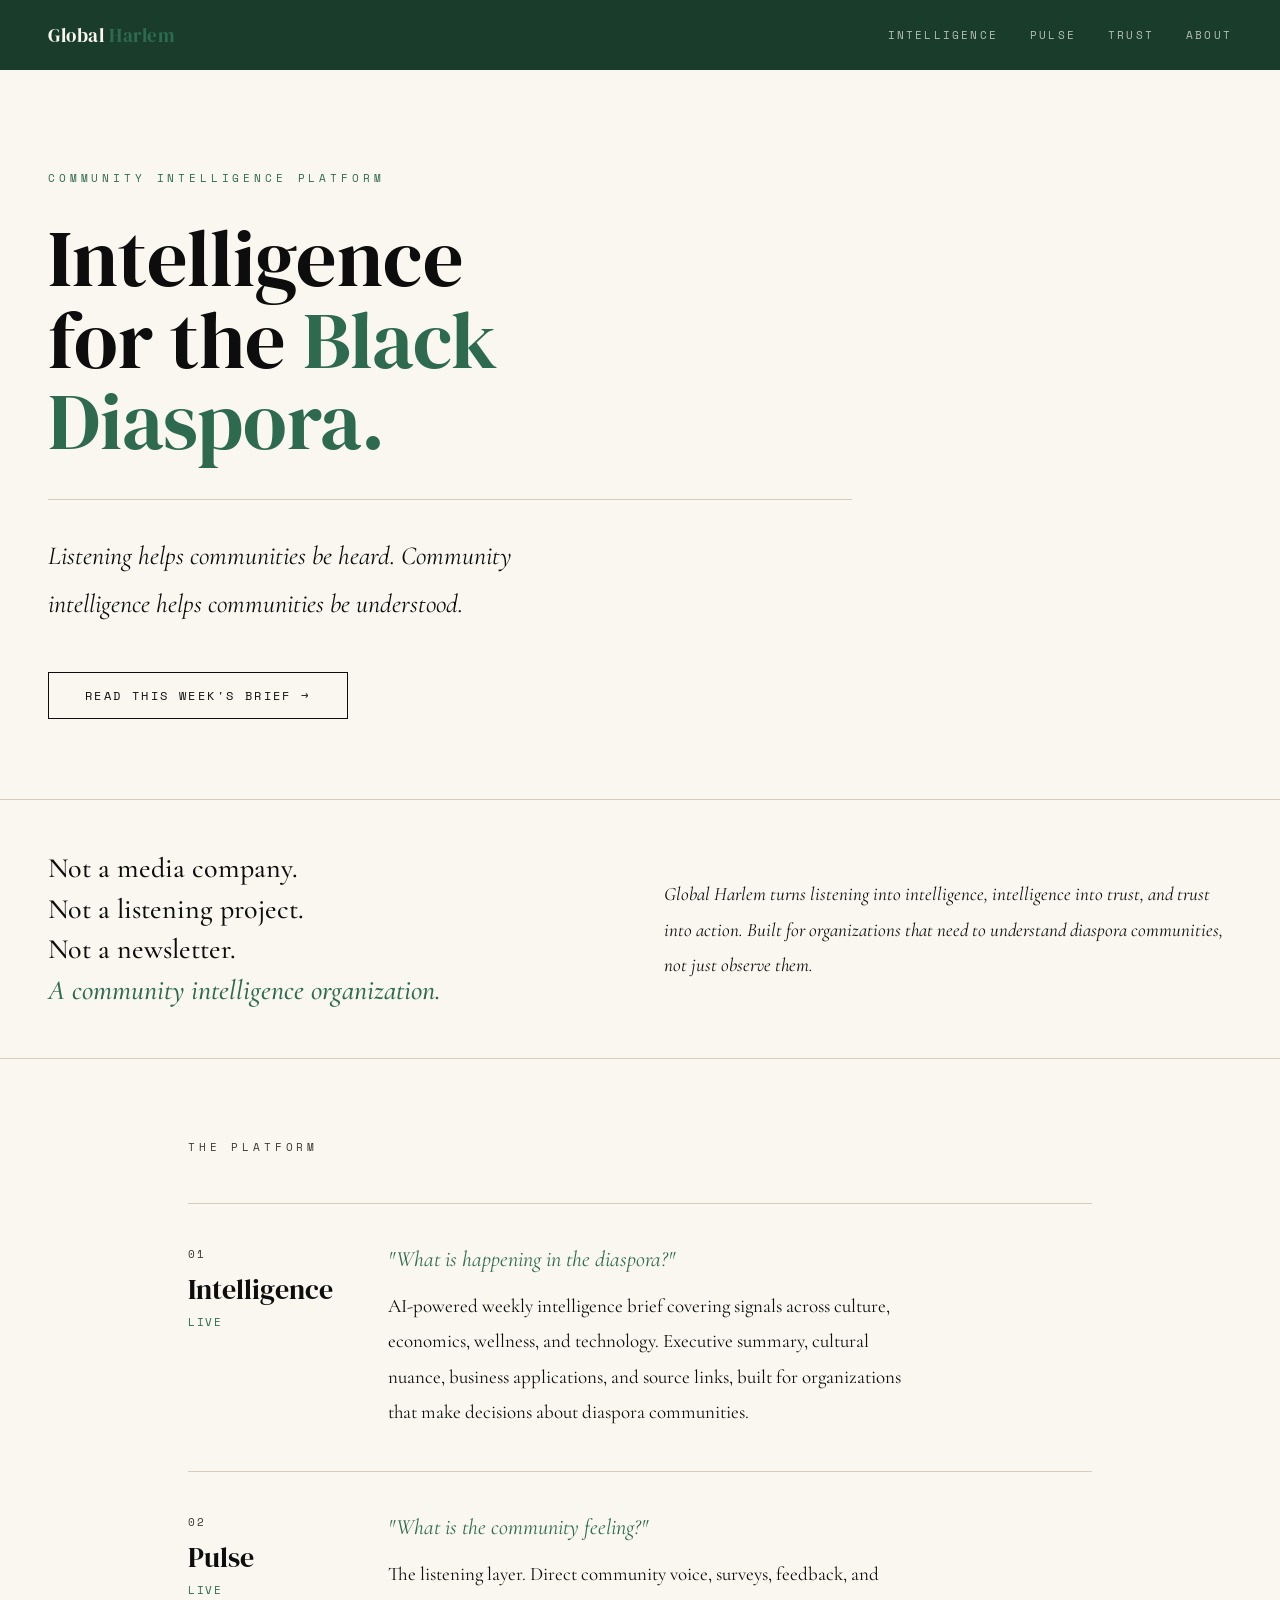
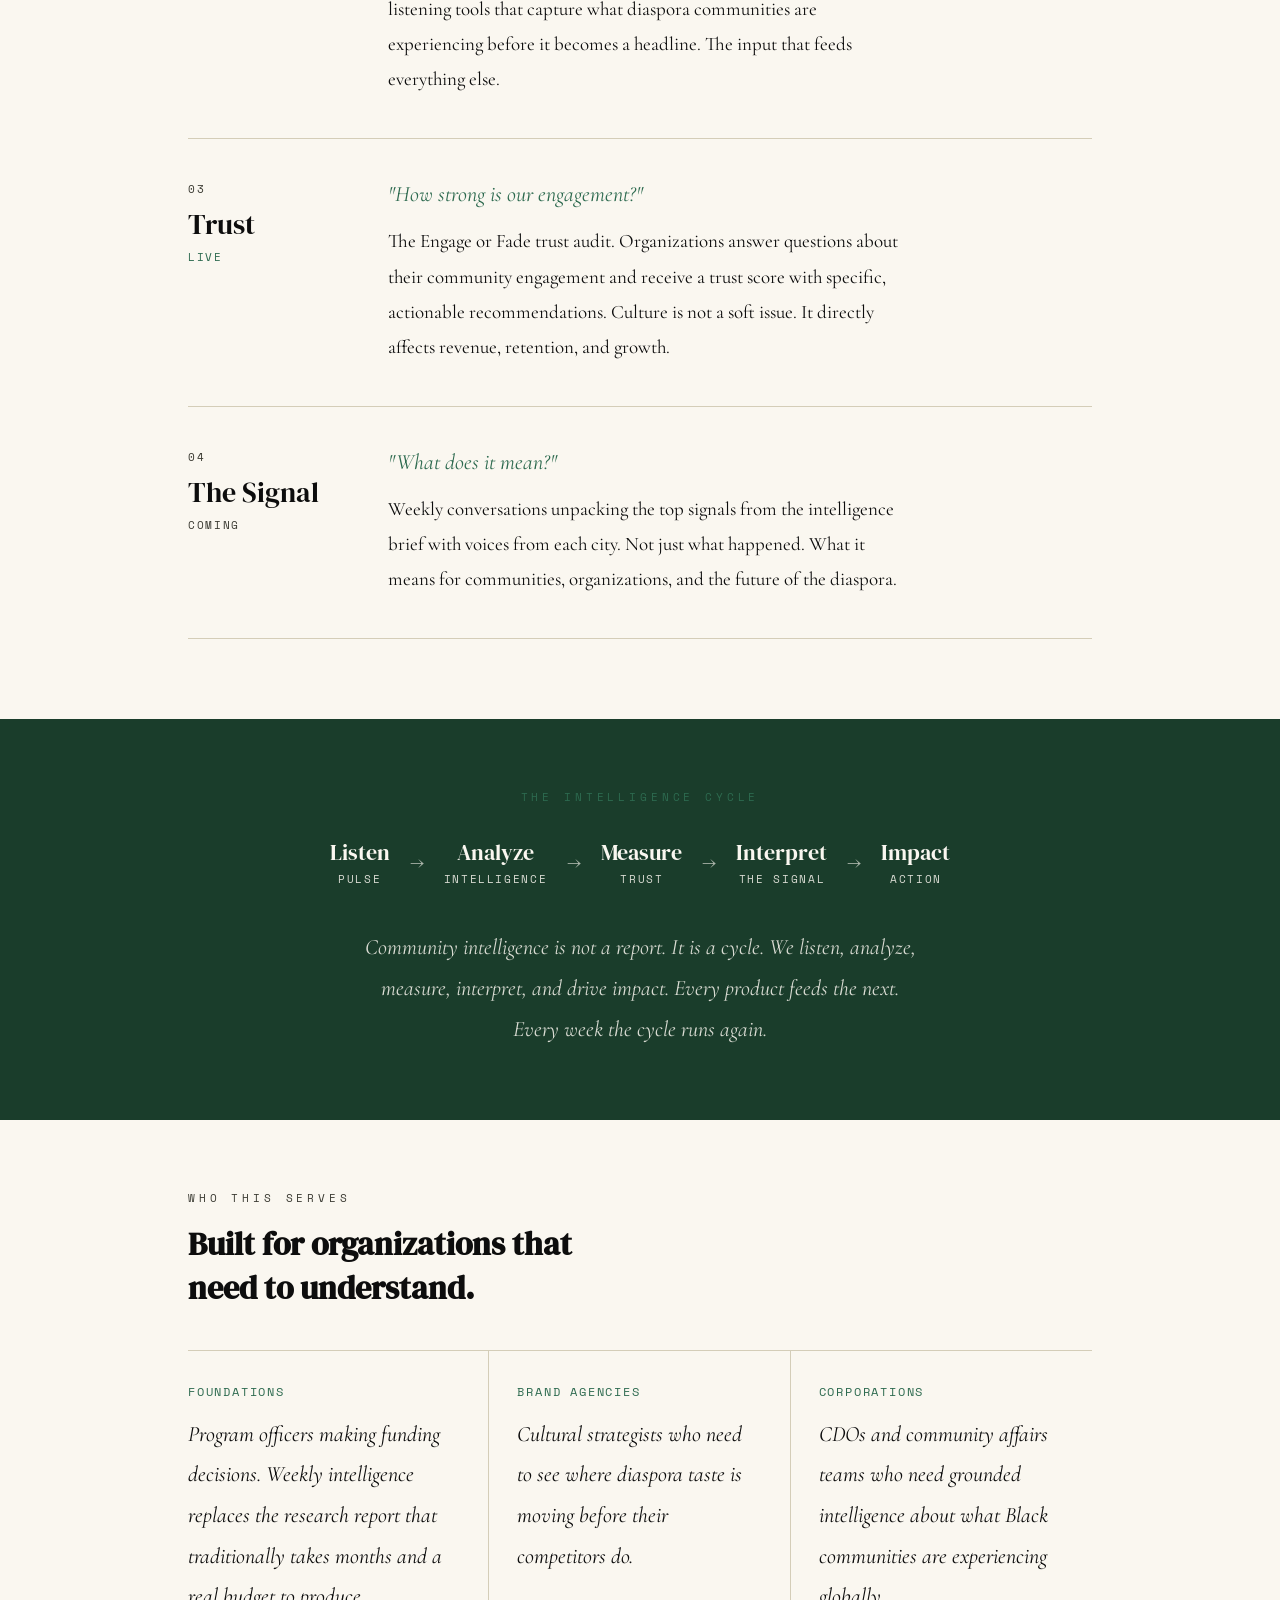
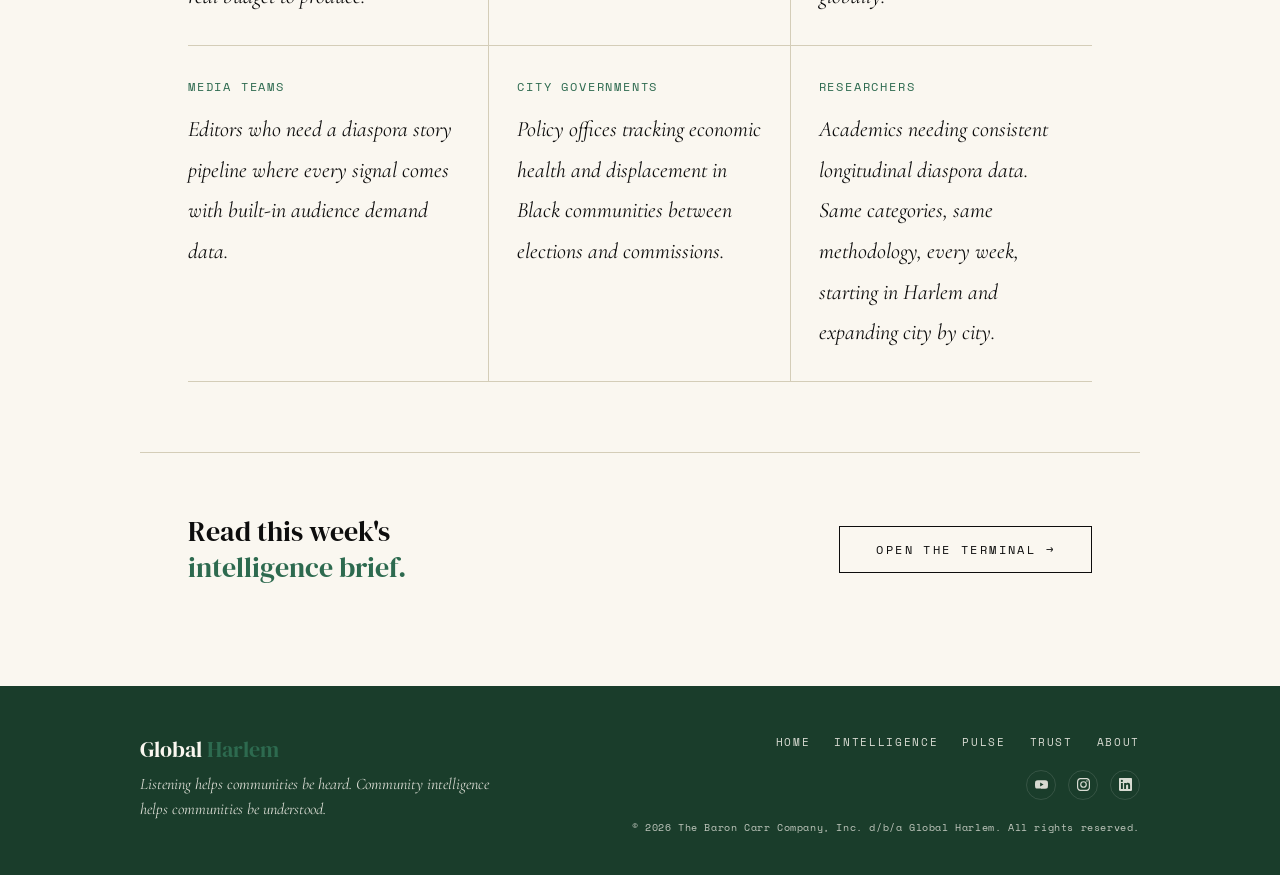
==== index.html @ f67ffcb8 "Add files via upload" ====
<!DOCTYPE html>
<html lang="en">
<head>
  <meta charset="UTF-8">
  <meta name="viewport" content="width=device-width, initial-scale=1.0">
  <title>Global Harlem | Community Intelligence for the Black Diaspora</title>
  <meta name="description" content="Listening helps communities be heard. Community intelligence helps communities be understood. Global Harlem is the intelligence platform for the Black diaspora.">
  <meta property="og:title" content="Global Harlem: Community Intelligence">
  <meta property="og:description" content="Listening helps communities be heard. Community intelligence helps communities be understood.">
  <meta property="og:image" content="https://www.globalharlem.com/og-image.png">
  <link rel="preconnect" href="https://fonts.googleapis.com">
  <link rel="preconnect" href="https://fonts.gstatic.com" crossorigin>
  <link href="https://fonts.googleapis.com/css2?family=DM+Serif+Display&family=Cormorant+Garamond:ital,wght@0,400;0,500;0,600;1,400;1,500&family=Space+Mono:wght@400;700&display=swap" rel="stylesheet">
  <style>
    :root {
      --ink: #0d0d0d;
      --paper: #FAF7F0;
      --cream: #f0ebe0;
      --forest: #2D6A4F;
      --forest-deep: #1A3D2B;
      --navy: #0D1B2A;
      --gold: #c9a84c;
      --slate: #1a1a18;
      --muted: #3a3a32;
      --rule: #d4cdb8;
    }

    * { margin:0; padding:0; box-sizing:border-box; }

    body {
      background: var(--paper);
      color: var(--ink);
      -webkit-font-smoothing: antialiased;
      overflow-x: hidden;
    }

    @keyframes fadeIn { from{opacity:0} to{opacity:1} }
    @keyframes fadeUp { from{opacity:0;transform:translateY(24px)} to{opacity:1;transform:translateY(0)} }
    @keyframes drawLine { from{width:0} to{width:100%} }
    @keyframes drawVert { from{height:0} to{height:100%} }

    /* ── NAV ── */
    .nav {
      display:flex; align-items:center; justify-content:space-between;
      padding:22px 48px;
      background:var(--forest-deep);
      opacity:0; animation:fadeIn .5s ease .1s forwards;
    }

    .nav-brand {
      font-family:'DM Serif Display',serif;
      font-size:19px; color:var(--paper);
      text-decoration:none; letter-spacing:.03em;
    }

    .nav-brand span { color:var(--forest); font-weight:400; }

    .nav-links { display:flex; gap:32px; align-items:center; }

    .nav-link {
      font-family:'Space Mono',monospace; font-size:11px;
      letter-spacing:.2em; text-transform:uppercase;
      color:rgba(250,247,240,.7); text-decoration:none;
      transition:color .3s;
    }

    .nav-link:hover { color:rgba(250,247,240,.85); }

    /* ── HERO ── */
    .hero {
      padding:100px 48px 80px;
      max-width:900px;
      opacity:0; animation:fadeUp .8s ease .2s forwards;
    }

    .hero-eyebrow {
      font-family:'Space Mono',monospace; font-size:11px;
      letter-spacing:.35em; text-transform:uppercase;
      color:var(--forest); margin-bottom:32px;
    }

    .hero h1 {
      font-family:'DM Serif Display',serif;
      font-size:clamp(48px,7vw,80px);
      line-height:1.02; color:#0d0d0d;
      margin-bottom:0; font-weight:400;
    }

    .hero h1 em {
      font-style:normal;
      color:var(--forest);
    }

    .hero-rule {
      border:none; border-top:1px solid var(--rule);
      width:0; margin:36px 0 32px;
      animation:drawLine .6s ease .8s forwards;
    }

    .hero-statement {
      font-family:'Cormorant Garamond',serif;
      font-style:italic; font-size:clamp(20px,2.5vw,26px);
      color:#0d0d0d; line-height:1.85;
      max-width:560px; margin-bottom:44px;
      opacity:0; animation:fadeIn .6s ease 1s forwards;
    }

    .hero-cta {
      display:inline-block;
      padding:14px 36px;
      border:1px solid var(--ink);
      font-family:'Space Mono',monospace; font-size:12px;
      letter-spacing:.2em; text-transform:uppercase;
      color:#0d0d0d; text-decoration:none;
      transition:all .25s;
      opacity:0; animation:fadeIn .5s ease 1.2s forwards;
    }

    .hero-cta:hover {
      background:var(--ink); color:var(--paper);
    }

    /* ── POSITIONING ── */
    .positioning {
      border-top:1px solid var(--rule);
      border-bottom:1px solid var(--rule);
      padding:48px 48px;
      display:grid; grid-template-columns:1fr 1fr;
      gap:48px; align-items:center;
    }

    .pos-left {
      font-family:'Cormorant Garamond',serif;
      font-size:28px; font-weight:500;
      color:#0d0d0d; line-height:1.45;
    }

    .pos-left em {
      font-style:italic; color:var(--forest);
    }

    .pos-right {
      font-family:'Cormorant Garamond',serif;
      font-size:19px; color:#0d0d0d;
      line-height:1.855; font-style:italic;
    }

    /* ── PRODUCTS ── */
    .products {
      padding:80px 48px;
      max-width:1000px;
      margin:0 auto;
    }

    .products-eyebrow {
      font-family:'Space Mono',monospace; font-size:11px;
      letter-spacing:.35em; text-transform:uppercase;
      color:var(--muted); margin-bottom:48px;
    }

    .product-row {
      display:grid; grid-template-columns:200px 1fr;
      gap:0; border-top:1px solid var(--rule);
      padding:42px 0;
      transition:background .3s;
    }

    .product-row:last-child { border-bottom:1px solid var(--rule); }

    .product-row:hover { background:rgba(45,106,79,.03); }

    .pr-left {}

    .pr-number {
      font-family:'Space Mono',monospace; font-size:11px;
      color:var(--muted); letter-spacing:.15em;
      margin-bottom:8px;
    }

    .pr-name {
      font-family:'DM Serif Display',serif;
      font-size:28px; color:#0d0d0d;
      margin-bottom:6px;
    }

    .pr-name a {
      color:inherit; text-decoration:none;
      transition:color .2s;
    }

    .pr-name a:hover { color:var(--forest); }

    .pr-status {
      font-family:'Space Mono',monospace; font-size:11px;
      letter-spacing:.15em; text-transform:uppercase;
    }

    .pr-status.live { color:var(--forest); }
    .pr-status.coming { color:var(--muted); }

    .pr-right {}

    .pr-question {
      font-family:'Cormorant Garamond',serif;
      font-style:italic; font-size:22px;
      color:var(--forest); margin-bottom:16px;
    }

    .pr-desc {
      font-family:'Cormorant Garamond',serif;
      font-size:19px; color:#0d0d0d;
      line-height:1.85; max-width:520px;
    }

    /* ── CYCLE ── */
    .cycle-section {
      background:var(--forest-deep);
      padding:70px 48px;
      text-align:center;
    }

    .cycle-eyebrow {
      font-family:'Space Mono',monospace; font-size:11px;
      letter-spacing:.35em; text-transform:uppercase;
      color:var(--forest); margin-bottom:32px;
    }

    .cycle-flow {
      display:flex; align-items:center; justify-content:center;
      gap:0; flex-wrap:wrap; margin-bottom:40px;
    }

    .cy-step {
      text-align:center;
    }

    .cy-word {
      font-family:'DM Serif Display',serif;
      font-size:22px; color:var(--paper);
    }

    .cy-label {
      font-family:'Space Mono',monospace; font-size:11px;
      letter-spacing:.15em; text-transform:uppercase;
      color:rgba(250,247,240,.85); margin-top:4px;
    }

    .cy-arrow {
      font-family:'Cormorant Garamond',serif;
      font-size:22px; color:rgba(250,247,240,.65);
      margin:0 20px;
    }

    .cycle-statement {
      font-family:'Cormorant Garamond',serif;
      font-style:italic; font-size:22px;
      color:rgba(250,247,240,.85); line-height:1.85;
      max-width:560px; margin:0 auto;
    }

    /* ── AUDIENCE ── */
    .audience {
      padding:70px 48px;
      max-width:1000px; margin:0 auto;
    }

    .audience-eyebrow {
      font-family:'Space Mono',monospace; font-size:11px;
      letter-spacing:.35em; text-transform:uppercase;
      color:var(--muted); margin-bottom:16px;
    }

    .audience-title {
      font-family:'DM Serif Display',serif;
      font-size:32px; color:#0d0d0d;
      margin-bottom:40px;
    }

    .aud-grid {
      display:grid; grid-template-columns:1fr 1fr 1fr;
      gap:0; border-top:1px solid var(--rule);
    }

    .aud-item {
      padding:32px 28px 28px 0;
      border-bottom:1px solid var(--rule);
      border-right:1px solid var(--rule);
    }

    .aud-item:nth-child(3n) { border-right:none; }
    .aud-item:nth-child(3n+2), .aud-item:nth-child(3n+3) { padding-left:28px; }

    .aud-name {
      font-family:'Space Mono',monospace; font-size:12px;
      letter-spacing:.15em; text-transform:uppercase;
      color:var(--forest); margin-bottom:14px;
    }

    .aud-desc {
      font-family:'Cormorant Garamond',serif;
      font-size:22px; color:#0d0d0d;
      line-height:1.85; font-style:italic;
    }

    /* ── CTA ── */
    .cta-section {
      border-top:1px solid var(--rule);
      padding:60px 48px;
      display:flex; align-items:center;
      justify-content:space-between;
      max-width:1000px; margin:0 auto;
      gap:32px;
    }

    .cta-text {
      font-family:'DM Serif Display',serif;
      font-size:28px; color:#0d0d0d; line-height:1.3;
    }

    .cta-text em { font-style:normal; color:var(--forest); }

    .cta-link {
      flex-shrink:0;
      display:inline-block; padding:14px 36px;
      border:1px solid var(--ink);
      font-family:'Space Mono',monospace; font-size:12px;
      letter-spacing:.2em; text-transform:uppercase;
      color:#0d0d0d; text-decoration:none;
      transition:all .25s;
    }

    .cta-link:hover { background:var(--ink); color:var(--paper); }

    /* ── FOOTER ── */
    .footer {
      background:var(--forest-deep);
      padding:48px 48px 40px;
      margin-top:40px;
    }

    .footer-inner {
      max-width:1000px; margin:0 auto;
      display:grid; grid-template-columns:1fr auto;
      gap:40px; align-items:start;
    }

    .footer-brand {
      font-family:'DM Serif Display',serif;
      font-size:22px; color:var(--paper);
      margin-bottom:8px;
    }

    .footer-brand span { color:var(--forest); }

    .footer-tagline {
      font-family:'Cormorant Garamond',serif;
      font-style:italic; font-size:16px;
      color:rgba(250,247,240,.85); line-height:1.6;
      max-width:360px;
    }

    .footer-right {
      text-align:right;
    }

    .footer-nav {
      display:flex; gap:24px; margin-bottom:20px;
      justify-content:flex-end;
    }

    .footer-link {
      font-family:'Space Mono',monospace; font-size:11px;
      letter-spacing:.15em; text-transform:uppercase;
      color:rgba(250,247,240,.85); text-decoration:none;
      transition:color .2s;
    }

    .footer-link:hover { color:rgba(250,247,240,.85); }

    .footer-social {
      display:flex; gap:12px; justify-content:flex-end;
      margin-bottom:20px;
    }

    .footer-social a {
      display:flex; align-items:center; justify-content:center;
      width:30px; height:30px; border-radius:50%;
      border:1px solid rgba(250,247,240,.12);
      color:rgba(250,247,240,.85); text-decoration:none;
      transition:all .2s;
    }

    .footer-social a:hover { border-color:var(--forest); color:var(--forest); }
    .footer-social svg { width:13px; height:13px; fill:currentColor; }

    .footer-legal {
      font-family:'Space Mono',monospace; font-size:10px;
      color:rgba(250,247,240,.75); letter-spacing:.06em;
      text-align:right;
    }

    /* ── MOBILE ── */
    @media (max-width:768px) {
      .nav { padding:18px 24px; }
      .nav-links { gap:20px; }
      .hero { padding:64px 24px 50px; }
      .positioning { grid-template-columns:1fr; padding:36px 24px; gap:24px; }
      .products { padding:50px 24px; }
      .product-row { grid-template-columns:1fr; gap:12px; padding:28px 0; }
      .cycle-section { padding:50px 24px; }
      .audience { padding:50px 24px; }
      .aud-grid { grid-template-columns:1fr; }
      .aud-item { border-right:none; padding:24px 0 24px 0; }
      .cta-section { flex-direction:column; text-align:center; padding:50px 24px; }
      .footer { padding:36px 24px; }
      .footer-inner { grid-template-columns:1fr; gap:24px; }
      .footer-right { text-align:left; }
      .footer-nav, .footer-social { justify-content:flex-start; }
      .footer-legal { text-align:left; }
    }

    @media (max-width:480px) {
      .nav-links { gap:14px; }
      .nav-link { font-size:10px; letter-spacing:.12em; }
      .hero h1 { font-size:36px; }
      .pos-left { font-size:22px; }
      .pr-name { font-size:24px; }
      .cycle-flow { flex-direction:column; gap:16px; }
      .cy-arrow { transform:rotate(90deg); margin:0; }
    }
  </style>
  <link rel="manifest" href="manifest.json">
  <meta name="theme-color" content="#1A3D2B">
  <link rel="icon" href="favicon.ico" type="image/x-icon">
</head>
<body>

<nav class="nav">
  <a href="index.html" class="nav-brand">Global <span>Harlem</span></a>
  <div class="nav-links">
    <a href="intelligence.html" class="nav-link">Intelligence</a>
    <a href="pulse.html" class="nav-link">Pulse</a>
    <a href="trust.html" class="nav-link">Trust</a>
    <a href="about.html" class="nav-link">About</a>
  </div>
</nav>

<section class="hero">
  <p class="hero-eyebrow">Community Intelligence Platform</p>
  <h1>Intelligence<br>for the <em>Black<br>Diaspora.</em></h1>
  <hr class="hero-rule">
  <p class="hero-statement">Listening helps communities be heard. Community intelligence helps communities be understood.</p>
  <a href="intelligence.html" class="hero-cta">Read this week's brief →</a>
</section>

<section class="positioning">
  <div class="pos-left">Not a media company.<br>Not a listening project.<br>Not a newsletter.<br><em>A community intelligence organization.</em></div>
  <div class="pos-right">Global Harlem turns listening into intelligence, intelligence into trust, and trust into action. Built for organizations that need to understand diaspora communities, not just observe them.</div>
</section>

<section class="products">
  <p class="products-eyebrow">The Platform</p>

  <div class="product-row">
    <div class="pr-left">
      <div class="pr-number">01</div>
      <div class="pr-name"><a href="intelligence.html">Intelligence</a></div>
      <div class="pr-status live">Live</div>
    </div>
    <div class="pr-right">
      <div class="pr-question">"What is happening in the diaspora?"</div>
      <p class="pr-desc">AI-powered weekly intelligence brief covering signals across culture, economics, wellness, and technology. Executive summary, cultural nuance, business applications, and source links, built for organizations that make decisions about diaspora communities.</p>
    </div>
  </div>

  <div class="product-row">
    <div class="pr-left">
      <div class="pr-number">02</div>
      <div class="pr-name"><a href="pulse.html">Pulse</a></div>
      <div class="pr-status live">Live</div>
    </div>
    <div class="pr-right">
      <div class="pr-question">"What is the community feeling?"</div>
      <p class="pr-desc">The listening layer. Direct community voice, surveys, feedback, and listening tools that capture what diaspora communities are experiencing before it becomes a headline. The input that feeds everything else.</p>
    </div>
  </div>

  <div class="product-row">
    <div class="pr-left">
      <div class="pr-number">03</div>
      <div class="pr-name"><a href="trust.html">Trust</a></div>
      <div class="pr-status live">Live</div>
    </div>
    <div class="pr-right">
      <div class="pr-question">"How strong is our engagement?"</div>
      <p class="pr-desc">The Engage or Fade trust audit. Organizations answer questions about their community engagement and receive a trust score with specific, actionable recommendations. Culture is not a soft issue. It directly affects revenue, retention, and growth.</p>
    </div>
  </div>

  <div class="product-row">
    <div class="pr-left">
      <div class="pr-number">04</div>
      <div class="pr-name">The Signal</div>
      <div class="pr-status coming">Coming</div>
    </div>
    <div class="pr-right">
      <div class="pr-question">"What does it mean?"</div>
      <p class="pr-desc">Weekly conversations unpacking the top signals from the intelligence brief with voices from each city. Not just what happened. What it means for communities, organizations, and the future of the diaspora.</p>
    </div>
  </div>

</section>

<section class="cycle-section">
  <p class="cycle-eyebrow">The Intelligence Cycle</p>
  <div class="cycle-flow">
    <div class="cy-step">
      <div class="cy-word">Listen</div>
      <div class="cy-label">Pulse</div>
    </div>
    <div class="cy-arrow">→</div>
    <div class="cy-step">
      <div class="cy-word">Analyze</div>
      <div class="cy-label">Intelligence</div>
    </div>
    <div class="cy-arrow">→</div>
    <div class="cy-step">
      <div class="cy-word">Measure</div>
      <div class="cy-label">Trust</div>
    </div>
    <div class="cy-arrow">→</div>
    <div class="cy-step">
      <div class="cy-word">Interpret</div>
      <div class="cy-label">The Signal</div>
    </div>
    <div class="cy-arrow">→</div>
    <div class="cy-step">
      <div class="cy-word">Impact</div>
      <div class="cy-label">Action</div>
    </div>
  </div>
  <p class="cycle-statement">Community intelligence is not a report. It is a cycle. We listen, analyze, measure, interpret, and drive impact. Every product feeds the next. Every week the cycle runs again.</p>
</section>

<section class="audience">
  <p class="audience-eyebrow">Who This Serves</p>
  <h2 class="audience-title">Built for organizations that<br>need to understand.</h2>
  <div class="aud-grid">
    <div class="aud-item">
      <div class="aud-name">Foundations</div>
      <p class="aud-desc">Program officers making funding decisions. Weekly intelligence replaces the research report that traditionally takes months and a real budget to produce.</p>
    </div>
    <div class="aud-item">
      <div class="aud-name">Brand Agencies</div>
      <p class="aud-desc">Cultural strategists who need to see where diaspora taste is moving before their competitors do.</p>
    </div>
    <div class="aud-item">
      <div class="aud-name">Corporations</div>
      <p class="aud-desc">CDOs and community affairs teams who need grounded intelligence about what Black communities are experiencing globally.</p>
    </div>
    <div class="aud-item">
      <div class="aud-name">Media Teams</div>
      <p class="aud-desc">Editors who need a diaspora story pipeline where every signal comes with built-in audience demand data.</p>
    </div>
    <div class="aud-item">
      <div class="aud-name">City Governments</div>
      <p class="aud-desc">Policy offices tracking economic health and displacement in Black communities between elections and commissions.</p>
    </div>
    <div class="aud-item">
      <div class="aud-name">Researchers</div>
      <p class="aud-desc">Academics needing consistent longitudinal diaspora data. Same categories, same methodology, every week, starting in Harlem and expanding city by city.</p>
    </div>
  </div>
</section>

<section class="cta-section">
  <div class="cta-text">Read this week's<br><em>intelligence brief.</em></div>
  <a href="intelligence.html" class="cta-link">Open the terminal →</a>
</section>

<footer class="footer">
  <div class="footer-inner">
    <div>
      <div class="footer-brand">Global <span>Harlem</span></div>
      <p class="footer-tagline">Listening helps communities be heard. Community intelligence helps communities be understood.</p>
    </div>
    <div class="footer-right">
      <nav class="footer-nav">
        <a href="index.html" class="footer-link">Home</a>
        <a href="intelligence.html" class="footer-link">Intelligence</a>
        <a href="pulse.html" class="footer-link">Pulse</a>
        <a href="trust.html" class="footer-link">Trust</a>
        <a href="about.html" class="footer-link">About</a>
      </nav>
      <div class="footer-social">
        <a href="https://www.youtube.com/@GlobalHarlem" target="_blank" rel="noopener" title="YouTube"><svg viewBox="0 0 24 24"><path d="M23.5 6.5a3 3 0 0 0-2.1-2.1C19.5 4 12 4 12 4s-7.5 0-9.4.4a3 3 0 0 0-2.1 2.1C0 8.4 0 12 0 12s0 3.6.5 5.5a3 3 0 0 0 2.1 2.1c1.9.5 9.4.5 9.4.5s7.5 0 9.4-.5a3 3 0 0 0 2.1-2.1c.5-1.9.5-5.5.5-5.5s0-3.6-.5-5.5zM9.5 15.5V8.5l6.3 3.5-6.3 3.5z"/></svg></a>
        <a href="https://www.instagram.com/globalharlem" target="_blank" rel="noopener" title="Instagram"><svg viewBox="0 0 24 24"><path d="M12 2.2c3.2 0 3.6 0 4.8.1 1.2.1 1.8.2 2.2.4.6.2 1 .5 1.4.9.4.4.7.8.9 1.4.2.4.4 1 .4 2.2.1 1.2.1 1.6.1 4.8s0 3.6-.1 4.8c-.1 1.2-.2 1.8-.4 2.2-.2.6-.5 1-.9 1.4-.4.4-.8.7-1.4.9-.4.2-1 .4-2.2.4-1.2.1-1.6.1-4.8.1s-3.6 0-4.8-.1c-1.2-.1-1.8-.2-2.2-.4-.6-.2-1-.5-1.4-.9-.4-.4-.7-.8-.9-1.4-.2-.4-.4-1-.4-2.2C2.2 15.6 2.2 15.2 2.2 12s0-3.6.1-4.8c.1-1.2.2-1.8.4-2.2.2-.6.5-1 .9-1.4.4-.4.8-.7 1.4-.9.4-.2 1-.4 2.2-.4C8.4 2.2 8.8 2.2 12 2.2zM12 0C8.7 0 8.3 0 7.1.1 5.8.1 4.9.3 4.1.6c-.8.3-1.5.7-2.1 1.4C1.3 2.6.9 3.3.6 4.1.3 4.9.1 5.8.1 7.1 0 8.3 0 8.7 0 12s0 3.7.1 4.9c.1 1.3.2 2.2.5 3 .3.8.7 1.5 1.4 2.1.7.7 1.3 1.1 2.1 1.4.8.3 1.7.5 3 .5C8.3 24 8.7 24 12 24s3.7 0 4.9-.1c1.3-.1 2.2-.2 3-.5.8-.3 1.5-.7 2.1-1.4.7-.7 1.1-1.3 1.4-2.1.3-.8.5-1.7.5-3 .1-1.2.1-1.6.1-4.9s0-3.7-.1-4.9c-.1-1.3-.2-2.2-.5-3-.3-.8-.7-1.5-1.4-2.1-.7-.7-1.3-1.1-2.1-1.4-.8-.3-1.7-.5-3-.5C15.7 0 15.3 0 12 0zm0 5.8a6.2 6.2 0 1 0 0 12.4 6.2 6.2 0 0 0 0-12.4zM12 16a4 4 0 1 1 0-8 4 4 0 0 1 0 8zm6.4-11.8a1.4 1.4 0 1 0 0 2.8 1.4 1.4 0 0 0 0-2.8z"/></svg></a>
        <a href="https://www.linkedin.com/company/globalharlem" target="_blank" rel="noopener" title="LinkedIn"><svg viewBox="0 0 24 24"><path d="M20.4 20.4h-3.5v-5.6c0-1.3 0-3-1.8-3s-2.1 1.4-2.1 2.9v5.7H9.5V9h3.4v1.6h.1c.5-.9 1.6-1.8 3.3-1.8 3.5 0 4.2 2.3 4.2 5.3v6.3zM5.3 7.4a2 2 0 1 1 0-4.1 2 2 0 0 1 0 4.1zM7.1 20.4H3.6V9h3.5v11.4zM22.2 0H1.8C.8 0 0 .8 0 1.7v20.6c0 .9.8 1.7 1.8 1.7h20.4c1 0 1.8-.8 1.8-1.7V1.7c0-.9-.8-1.7-1.8-1.7z"/></svg></a>
      </div>
      <p class="footer-legal">© 2026 The Baron Carr Company, Inc. d/b/a Global Harlem. All rights reserved.</p>
    </div>
  </div>
</footer>

<script>if("serviceWorker" in navigator){navigator.serviceWorker.register("/sw.js")}</script>
</body>
</html>
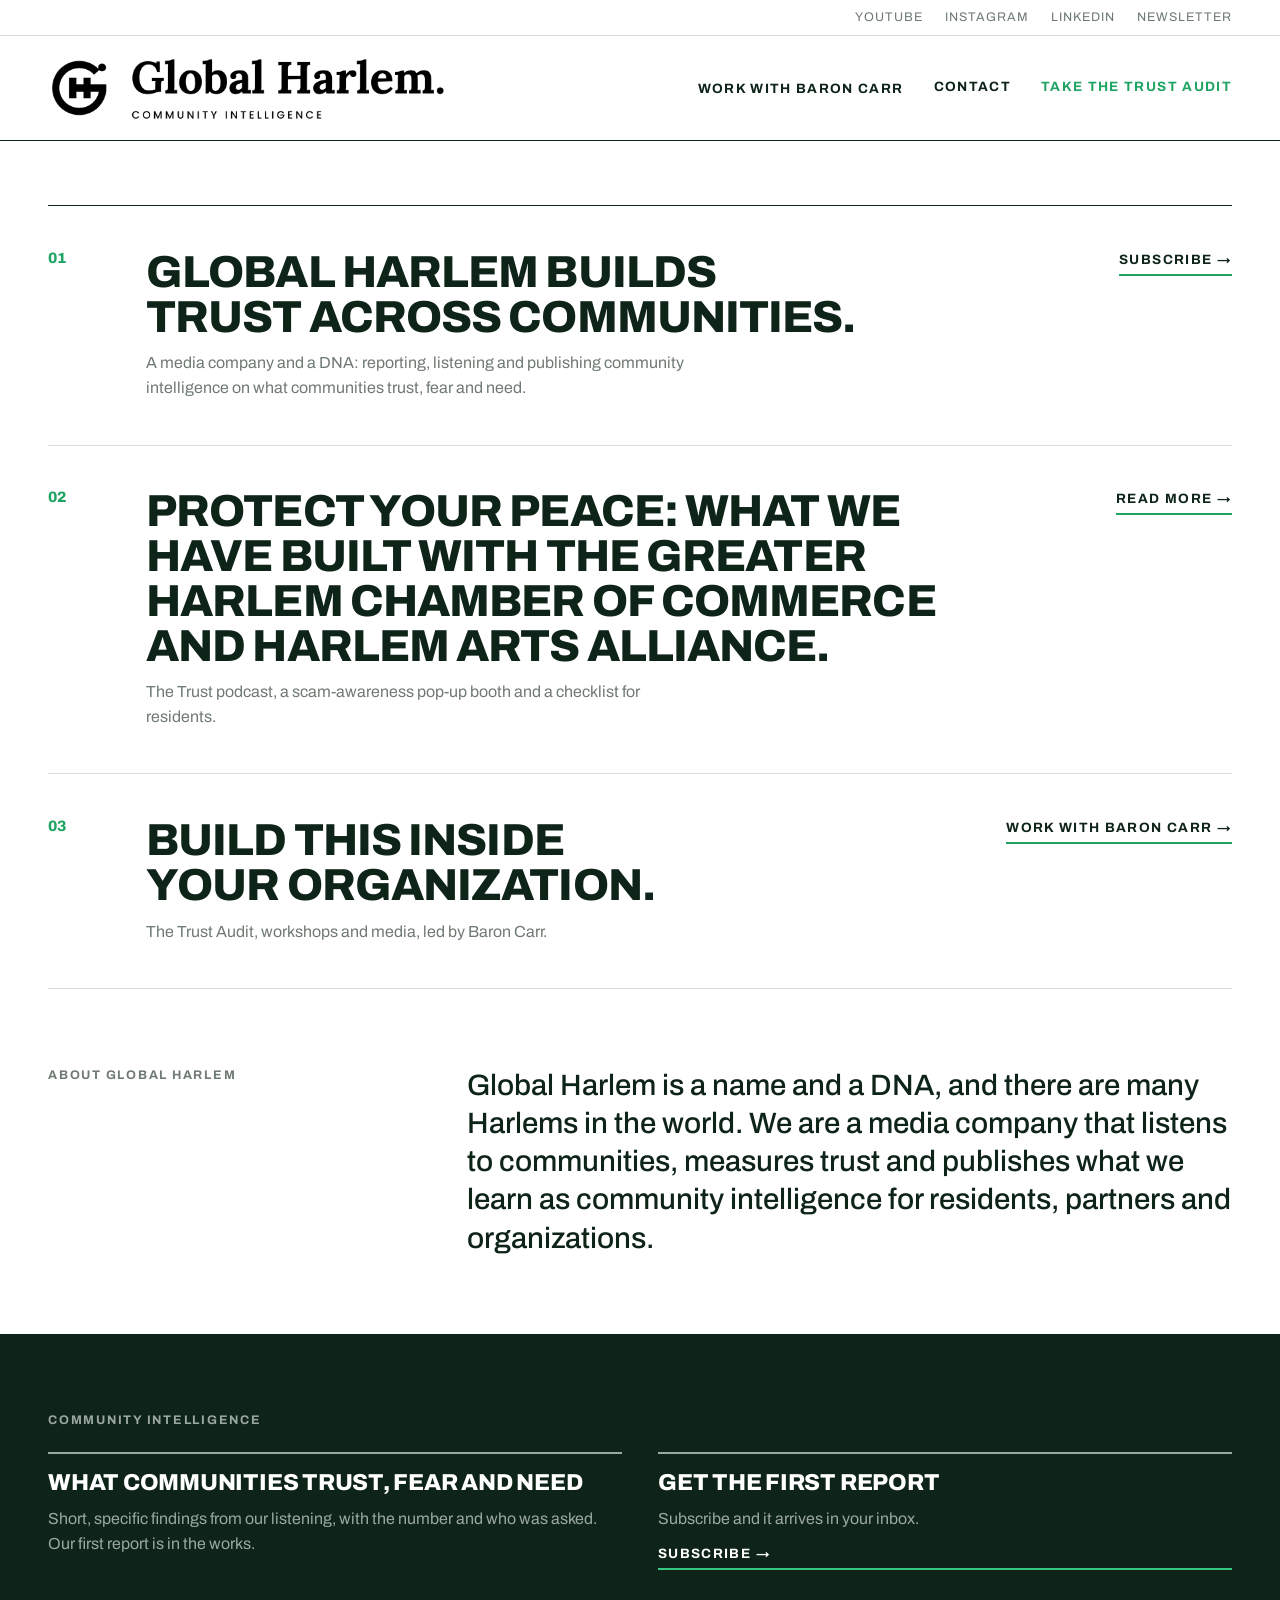
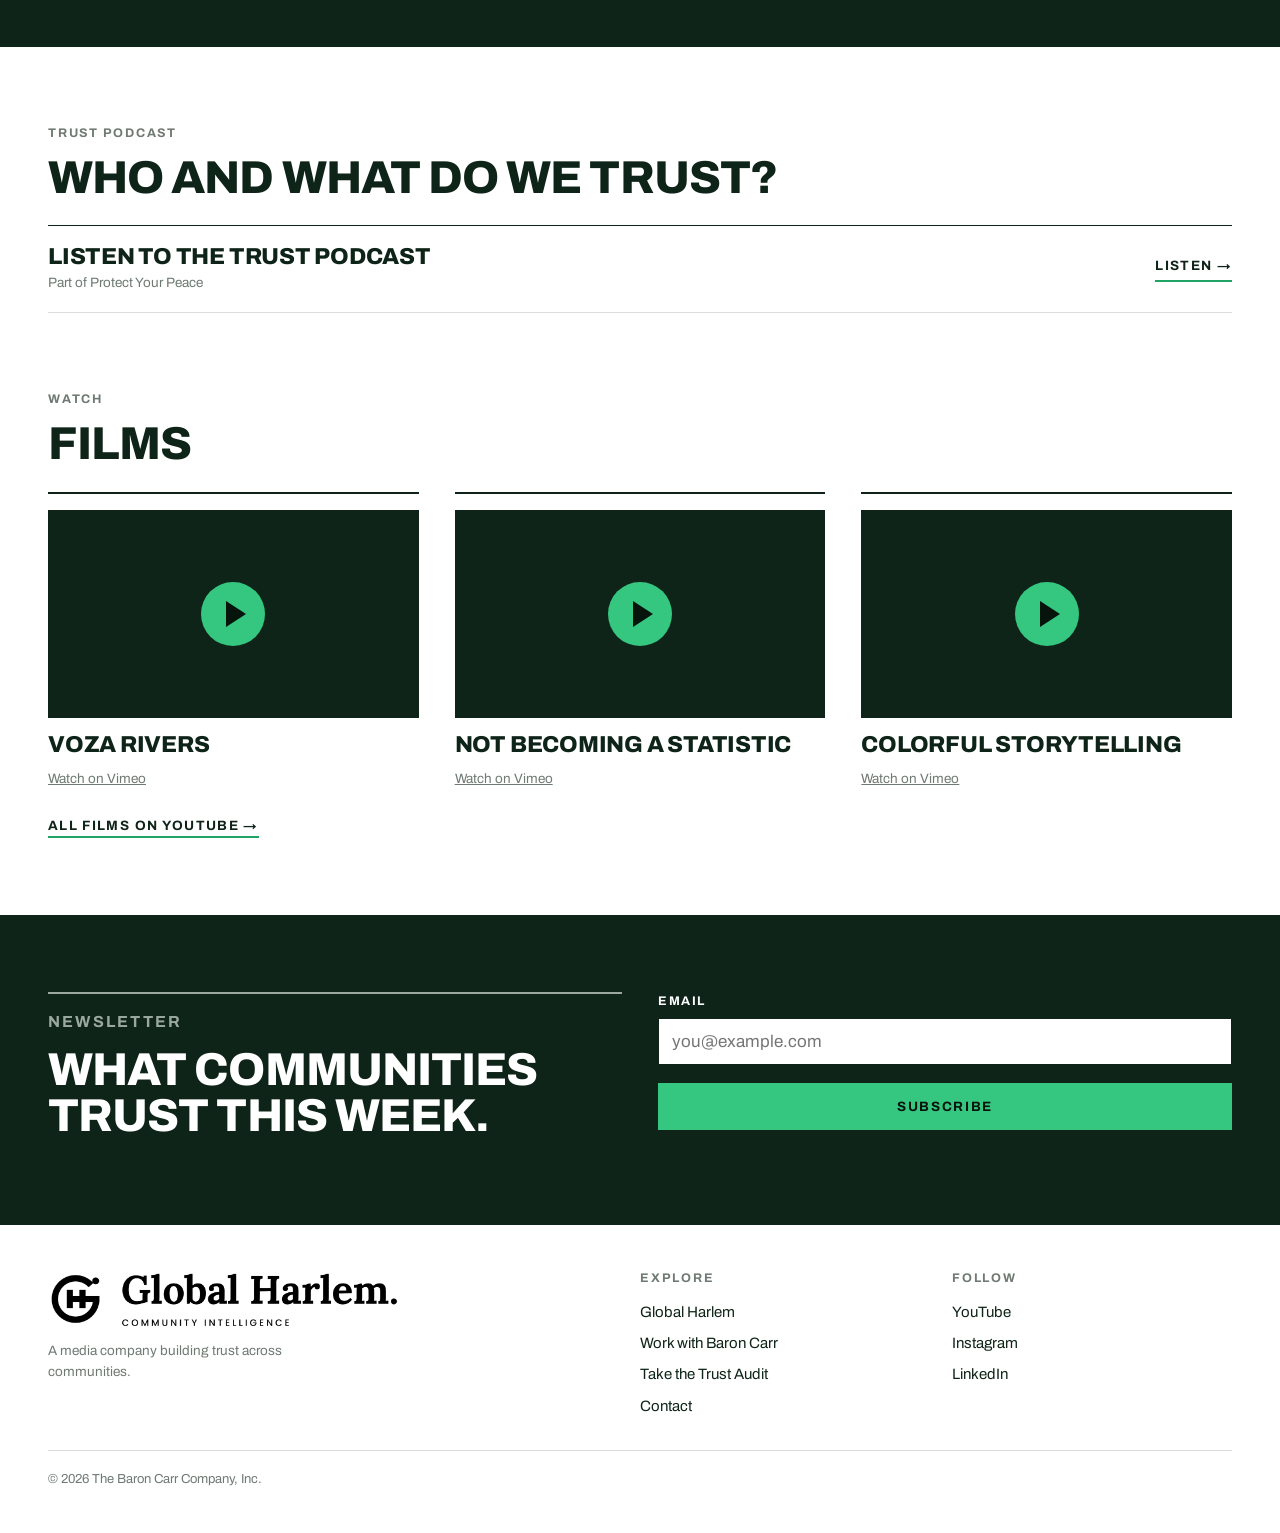
==== commit 507f8f48: "Merge pull request #1 from globalharlem/new-site New Global Harlem site" ====
--- a/index.html
+++ b/index.html
@@ -1,607 +1,72 @@
-<!DOCTYPE html>
+<!doctype html>
 <html lang="en">
 <head>
-  <meta charset="UTF-8">
-  <meta name="viewport" content="width=device-width, initial-scale=1.0">
-  <title>Global Harlem | Community Intelligence for the Black Diaspora</title>
-  <meta name="description" content="Listening helps communities be heard. Community intelligence helps communities be understood. Global Harlem is the intelligence platform for the Black diaspora.">
-  <meta property="og:title" content="Global Harlem: Community Intelligence">
-  <meta property="og:description" content="Listening helps communities be heard. Community intelligence helps communities be understood.">
-  <meta property="og:image" content="https://www.globalharlem.com/og-image.png">
-  <link rel="preconnect" href="https://fonts.googleapis.com">
-  <link rel="preconnect" href="https://fonts.gstatic.com" crossorigin>
-  <link href="https://fonts.googleapis.com/css2?family=DM+Serif+Display&family=Cormorant+Garamond:ital,wght@0,400;0,500;0,600;1,400;1,500&family=Space+Mono:wght@400;700&display=swap" rel="stylesheet">
-  <style>
-    :root {
-      --ink: #0d0d0d;
-      --paper: #FAF7F0;
-      --cream: #f0ebe0;
-      --forest: #2D6A4F;
-      --forest-deep: #1A3D2B;
-      --navy: #0D1B2A;
-      --gold: #c9a84c;
-      --slate: #1a1a18;
-      --muted: #3a3a32;
-      --rule: #d4cdb8;
-    }
-
-    * { margin:0; padding:0; box-sizing:border-box; }
-
-    body {
-      background: var(--paper);
-      color: var(--ink);
-      -webkit-font-smoothing: antialiased;
-      overflow-x: hidden;
-    }
-
-    @keyframes fadeIn { from{opacity:0} to{opacity:1} }
-    @keyframes fadeUp { from{opacity:0;transform:translateY(24px)} to{opacity:1;transform:translateY(0)} }
-    @keyframes drawLine { from{width:0} to{width:100%} }
-    @keyframes drawVert { from{height:0} to{height:100%} }
-
-    /* ── NAV ── */
-    .nav {
-      display:flex; align-items:center; justify-content:space-between;
-      padding:22px 48px;
-      background:var(--forest-deep);
-      opacity:0; animation:fadeIn .5s ease .1s forwards;
-    }
-
-    .nav-brand {
-      font-family:'DM Serif Display',serif;
-      font-size:19px; color:var(--paper);
-      text-decoration:none; letter-spacing:.03em;
-    }
-
-    .nav-brand span { color:var(--forest); font-weight:400; }
-
-    .nav-links { display:flex; gap:32px; align-items:center; }
-
-    .nav-link {
-      font-family:'Space Mono',monospace; font-size:11px;
-      letter-spacing:.2em; text-transform:uppercase;
-      color:rgba(250,247,240,.7); text-decoration:none;
-      transition:color .3s;
-    }
-
-    .nav-link:hover { color:rgba(250,247,240,.85); }
-
-    /* ── HERO ── */
-    .hero {
-      padding:100px 48px 80px;
-      max-width:900px;
-      opacity:0; animation:fadeUp .8s ease .2s forwards;
-    }
-
-    .hero-eyebrow {
-      font-family:'Space Mono',monospace; font-size:11px;
-      letter-spacing:.35em; text-transform:uppercase;
-      color:var(--forest); margin-bottom:32px;
-    }
-
-    .hero h1 {
-      font-family:'DM Serif Display',serif;
-      font-size:clamp(48px,7vw,80px);
-      line-height:1.02; color:#0d0d0d;
-      margin-bottom:0; font-weight:400;
-    }
-
-    .hero h1 em {
-      font-style:normal;
-      color:var(--forest);
-    }
-
-    .hero-rule {
-      border:none; border-top:1px solid var(--rule);
-      width:0; margin:36px 0 32px;
-      animation:drawLine .6s ease .8s forwards;
-    }
-
-    .hero-statement {
-      font-family:'Cormorant Garamond',serif;
-      font-style:italic; font-size:clamp(20px,2.5vw,26px);
-      color:#0d0d0d; line-height:1.85;
-      max-width:560px; margin-bottom:44px;
-      opacity:0; animation:fadeIn .6s ease 1s forwards;
-    }
-
-    .hero-cta {
-      display:inline-block;
-      padding:14px 36px;
-      border:1px solid var(--ink);
-      font-family:'Space Mono',monospace; font-size:12px;
-      letter-spacing:.2em; text-transform:uppercase;
-      color:#0d0d0d; text-decoration:none;
-      transition:all .25s;
-      opacity:0; animation:fadeIn .5s ease 1.2s forwards;
-    }
-
-    .hero-cta:hover {
-      background:var(--ink); color:var(--paper);
-    }
-
-    /* ── POSITIONING ── */
-    .positioning {
-      border-top:1px solid var(--rule);
-      border-bottom:1px solid var(--rule);
-      padding:48px 48px;
-      display:grid; grid-template-columns:1fr 1fr;
-      gap:48px; align-items:center;
-    }
-
-    .pos-left {
-      font-family:'Cormorant Garamond',serif;
-      font-size:28px; font-weight:500;
-      color:#0d0d0d; line-height:1.45;
-    }
-
-    .pos-left em {
-      font-style:italic; color:var(--forest);
-    }
-
-    .pos-right {
-      font-family:'Cormorant Garamond',serif;
-      font-size:19px; color:#0d0d0d;
-      line-height:1.855; font-style:italic;
-    }
-
-    /* ── PRODUCTS ── */
-    .products {
-      padding:80px 48px;
-      max-width:1000px;
-      margin:0 auto;
-    }
-
-    .products-eyebrow {
-      font-family:'Space Mono',monospace; font-size:11px;
-      letter-spacing:.35em; text-transform:uppercase;
-      color:var(--muted); margin-bottom:48px;
-    }
-
-    .product-row {
-      display:grid; grid-template-columns:200px 1fr;
-      gap:0; border-top:1px solid var(--rule);
-      padding:42px 0;
-      transition:background .3s;
-    }
-
-    .product-row:last-child { border-bottom:1px solid var(--rule); }
-
-    .product-row:hover { background:rgba(45,106,79,.03); }
-
-    .pr-left {}
-
-    .pr-number {
-      font-family:'Space Mono',monospace; font-size:11px;
-      color:var(--muted); letter-spacing:.15em;
-      margin-bottom:8px;
-    }
-
-    .pr-name {
-      font-family:'DM Serif Display',serif;
-      font-size:28px; color:#0d0d0d;
-      margin-bottom:6px;
-    }
-
-    .pr-name a {
-      color:inherit; text-decoration:none;
-      transition:color .2s;
-    }
-
-    .pr-name a:hover { color:var(--forest); }
-
-    .pr-status {
-      font-family:'Space Mono',monospace; font-size:11px;
-      letter-spacing:.15em; text-transform:uppercase;
-    }
-
-    .pr-status.live { color:var(--forest); }
-    .pr-status.coming { color:var(--muted); }
-
-    .pr-right {}
-
-    .pr-question {
-      font-family:'Cormorant Garamond',serif;
-      font-style:italic; font-size:22px;
-      color:var(--forest); margin-bottom:16px;
-    }
-
-    .pr-desc {
-      font-family:'Cormorant Garamond',serif;
-      font-size:19px; color:#0d0d0d;
-      line-height:1.85; max-width:520px;
-    }
-
-    /* ── CYCLE ── */
-    .cycle-section {
-      background:var(--forest-deep);
-      padding:70px 48px;
-      text-align:center;
-    }
-
-    .cycle-eyebrow {
-      font-family:'Space Mono',monospace; font-size:11px;
-      letter-spacing:.35em; text-transform:uppercase;
-      color:var(--forest); margin-bottom:32px;
-    }
-
-    .cycle-flow {
-      display:flex; align-items:center; justify-content:center;
-      gap:0; flex-wrap:wrap; margin-bottom:40px;
-    }
-
-    .cy-step {
-      text-align:center;
-    }
-
-    .cy-word {
-      font-family:'DM Serif Display',serif;
-      font-size:22px; color:var(--paper);
-    }
-
-    .cy-label {
-      font-family:'Space Mono',monospace; font-size:11px;
-      letter-spacing:.15em; text-transform:uppercase;
-      color:rgba(250,247,240,.85); margin-top:4px;
-    }
-
-    .cy-arrow {
-      font-family:'Cormorant Garamond',serif;
-      font-size:22px; color:rgba(250,247,240,.65);
-      margin:0 20px;
-    }
-
-    .cycle-statement {
-      font-family:'Cormorant Garamond',serif;
-      font-style:italic; font-size:22px;
-      color:rgba(250,247,240,.85); line-height:1.85;
-      max-width:560px; margin:0 auto;
-    }
-
-    /* ── AUDIENCE ── */
-    .audience {
-      padding:70px 48px;
-      max-width:1000px; margin:0 auto;
-    }
-
-    .audience-eyebrow {
-      font-family:'Space Mono',monospace; font-size:11px;
-      letter-spacing:.35em; text-transform:uppercase;
-      color:var(--muted); margin-bottom:16px;
-    }
-
-    .audience-title {
-      font-family:'DM Serif Display',serif;
-      font-size:32px; color:#0d0d0d;
-      margin-bottom:40px;
-    }
-
-    .aud-grid {
-      display:grid; grid-template-columns:1fr 1fr 1fr;
-      gap:0; border-top:1px solid var(--rule);
-    }
-
-    .aud-item {
-      padding:32px 28px 28px 0;
-      border-bottom:1px solid var(--rule);
-      border-right:1px solid var(--rule);
-    }
-
-    .aud-item:nth-child(3n) { border-right:none; }
-    .aud-item:nth-child(3n+2), .aud-item:nth-child(3n+3) { padding-left:28px; }
-
-    .aud-name {
-      font-family:'Space Mono',monospace; font-size:12px;
-      letter-spacing:.15em; text-transform:uppercase;
-      color:var(--forest); margin-bottom:14px;
-    }
-
-    .aud-desc {
-      font-family:'Cormorant Garamond',serif;
-      font-size:22px; color:#0d0d0d;
-      line-height:1.85; font-style:italic;
-    }
-
-    /* ── CTA ── */
-    .cta-section {
-      border-top:1px solid var(--rule);
-      padding:60px 48px;
-      display:flex; align-items:center;
-      justify-content:space-between;
-      max-width:1000px; margin:0 auto;
-      gap:32px;
-    }
-
-    .cta-text {
-      font-family:'DM Serif Display',serif;
-      font-size:28px; color:#0d0d0d; line-height:1.3;
-    }
-
-    .cta-text em { font-style:normal; color:var(--forest); }
-
-    .cta-link {
-      flex-shrink:0;
-      display:inline-block; padding:14px 36px;
-      border:1px solid var(--ink);
-      font-family:'Space Mono',monospace; font-size:12px;
-      letter-spacing:.2em; text-transform:uppercase;
-      color:#0d0d0d; text-decoration:none;
-      transition:all .25s;
-    }
-
-    .cta-link:hover { background:var(--ink); color:var(--paper); }
-
-    /* ── FOOTER ── */
-    .footer {
-      background:var(--forest-deep);
-      padding:48px 48px 40px;
-      margin-top:40px;
-    }
-
-    .footer-inner {
-      max-width:1000px; margin:0 auto;
-      display:grid; grid-template-columns:1fr auto;
-      gap:40px; align-items:start;
-    }
-
-    .footer-brand {
-      font-family:'DM Serif Display',serif;
-      font-size:22px; color:var(--paper);
-      margin-bottom:8px;
-    }
-
-    .footer-brand span { color:var(--forest); }
-
-    .footer-tagline {
-      font-family:'Cormorant Garamond',serif;
-      font-style:italic; font-size:16px;
-      color:rgba(250,247,240,.85); line-height:1.6;
-      max-width:360px;
-    }
-
-    .footer-right {
-      text-align:right;
-    }
-
-    .footer-nav {
-      display:flex; gap:24px; margin-bottom:20px;
-      justify-content:flex-end;
-    }
-
-    .footer-link {
-      font-family:'Space Mono',monospace; font-size:11px;
-      letter-spacing:.15em; text-transform:uppercase;
-      color:rgba(250,247,240,.85); text-decoration:none;
-      transition:color .2s;
-    }
-
-    .footer-link:hover { color:rgba(250,247,240,.85); }
-
-    .footer-social {
-      display:flex; gap:12px; justify-content:flex-end;
-      margin-bottom:20px;
-    }
-
-    .footer-social a {
-      display:flex; align-items:center; justify-content:center;
-      width:30px; height:30px; border-radius:50%;
-      border:1px solid rgba(250,247,240,.12);
-      color:rgba(250,247,240,.85); text-decoration:none;
-      transition:all .2s;
-    }
-
-    .footer-social a:hover { border-color:var(--forest); color:var(--forest); }
-    .footer-social svg { width:13px; height:13px; fill:currentColor; }
-
-    .footer-legal {
-      font-family:'Space Mono',monospace; font-size:10px;
-      color:rgba(250,247,240,.75); letter-spacing:.06em;
-      text-align:right;
-    }
-
-    /* ── MOBILE ── */
-    @media (max-width:768px) {
-      .nav { padding:18px 24px; }
-      .nav-links { gap:20px; }
-      .hero { padding:64px 24px 50px; }
-      .positioning { grid-template-columns:1fr; padding:36px 24px; gap:24px; }
-      .products { padding:50px 24px; }
-      .product-row { grid-template-columns:1fr; gap:12px; padding:28px 0; }
-      .cycle-section { padding:50px 24px; }
-      .audience { padding:50px 24px; }
-      .aud-grid { grid-template-columns:1fr; }
-      .aud-item { border-right:none; padding:24px 0 24px 0; }
-      .cta-section { flex-direction:column; text-align:center; padding:50px 24px; }
-      .footer { padding:36px 24px; }
-      .footer-inner { grid-template-columns:1fr; gap:24px; }
-      .footer-right { text-align:left; }
-      .footer-nav, .footer-social { justify-content:flex-start; }
-      .footer-legal { text-align:left; }
-    }
-
-    @media (max-width:480px) {
-      .nav-links { gap:14px; }
-      .nav-link { font-size:10px; letter-spacing:.12em; }
-      .hero h1 { font-size:36px; }
-      .pos-left { font-size:22px; }
-      .pr-name { font-size:24px; }
-      .cycle-flow { flex-direction:column; gap:16px; }
-      .cy-arrow { transform:rotate(90deg); margin:0; }
-    }
-  </style>
-  <link rel="manifest" href="manifest.json">
-  <meta name="theme-color" content="#1A3D2B">
-  <link rel="icon" href="favicon.ico" type="image/x-icon">
+<meta charset="utf-8">
+<meta name="viewport" content="width=device-width,initial-scale=1,viewport-fit=cover">
+<title>Global Harlem | A media company building trust across communities</title>
+<meta name="description" content="Global Harlem is a name and a DNA: a media company that listens to communities, measures trust and publishes what it learns.">
+<link rel="canonical" href="https://globalharlem.com/">
+<meta property="og:type" content="website">
+<meta property="og:site_name" content="Global Harlem">
+<meta property="og:title" content="Global Harlem | A media company building trust across communities">
+<meta property="og:description" content="Global Harlem is a name and a DNA: a media company that listens to communities, measures trust and publishes what it learns.">
+<meta property="og:url" content="https://globalharlem.com/">
+<meta property="og:image" content="https://globalharlem.com/og.png">
+<meta name="twitter:card" content="summary_large_image">
+<link rel="icon" href="/favicon.png" type="image/png">
+<link rel="apple-touch-icon" href="/apple-touch-icon.png">
+<link rel="preconnect" href="https://fonts.googleapis.com">
+<link rel="stylesheet" href="https://fonts.googleapis.com/css2?family=Archivo:wght@400;500;700;800&display=swap">
+<link rel="stylesheet" href="/style.css?v=2">
+<script>window.va=window.va||function(){(window.vaq=window.vaq||[]).push(arguments);};</script>
+<script defer src="/_vercel/insights/script.js"></script>
 </head>
 <body>
+<a class="skip" href="#main">Skip to content</a>
+<div class="util"><div class="w"><a href="https://www.youtube.com/@GlobalHarlem" rel="noopener">YouTube</a><a href="https://www.instagram.com/globalharlem" rel="noopener">Instagram</a><a href="https://www.linkedin.com/company/globalharlem" rel="noopener">LinkedIn</a><a href="/#newsletter">Newsletter</a></div></div>
+<header class="top"><div class="w bar">
+<a class="logo" href="/" aria-label="Global Harlem, home"><picture><source srcset="/logo-white.png" media="(prefers-color-scheme:dark)"><img src="/logo-black.png" alt="Global Harlem. Community Intelligence" width="1200" height="205"></picture></a>
+<button class="menu" id="menu" aria-expanded="false" aria-controls="nav">Menu</button>
+<nav id="nav" aria-label="Main">
+<div class="dd"><a href="/baron-carr">Work with Baron Carr</a><div class="sub"><div><a href="/trust-audit">Trust Audit</a><a href="/workshops">Workshops</a></div></div></div>
+<a href="/contact">Contact</a>
+<a href="/take-audit" style="color:var(--em)">Take the Trust Audit</a>
+</nav></div></header>
+<main id="main">
 
-<nav class="nav">
-  <a href="index.html" class="nav-brand">Global <span>Harlem</span></a>
-  <div class="nav-links">
-    <a href="intelligence.html" class="nav-link">Intelligence</a>
-    <a href="pulse.html" class="nav-link">Pulse</a>
-    <a href="trust.html" class="nav-link">Trust</a>
-    <a href="about.html" class="nav-link">About</a>
-  </div>
-</nav>
+<div class="w">
+<div class="rows" style="margin-top:clamp(28px,5vw,64px)">
+<div class="row big"><span class="n">01</span><div><h1 style="font-size:clamp(24px,3.5vw,50px)">Global Harlem builds trust across communities.</h1><p>A media company and a DNA: reporting, listening and publishing community intelligence on what communities trust, fear and need.</p></div><a class="read" href="#newsletter">Subscribe</a></div>
+<div class="row big"><span class="n">02</span><div><h2>Protect Your Peace: what we have built with the Greater Harlem Chamber of Commerce and Harlem Arts Alliance.</h2><p>The Trust podcast, a scam-awareness pop-up booth and a checklist for residents.</p></div><a class="read" href="https://peace.globalharlem.com" rel="noopener">Read more</a></div>
+<div class="row big"><span class="n">03</span><div><h2>Build this inside your organization.</h2><p>The Trust Audit, workshops and media, led by Baron Carr.</p></div><a class="read" href="/baron-carr">Work with Baron Carr</a></div>
+</div></div>
 
-<section class="hero">
-  <p class="hero-eyebrow">Community Intelligence Platform</p>
-  <h1>Intelligence<br>for the <em>Black<br>Diaspora.</em></h1>
-  <hr class="hero-rule">
-  <p class="hero-statement">Listening helps communities be heard. Community intelligence helps communities be understood.</p>
-  <a href="intelligence.html" class="hero-cta">Read this week's brief →</a>
-</section>
+<div class="w"><div class="intro"><div><p class="label">About Global Harlem</p></div><div><p class="lg">Global Harlem is a name and a DNA, and there are many Harlems in the world. We are a media company that listens to communities, measures trust and publishes what we learn as community intelligence for residents, partners and organizations.</p></div></div></div>
 
-<section class="positioning">
-  <div class="pos-left">Not a media company.<br>Not a listening project.<br>Not a newsletter.<br><em>A community intelligence organization.</em></div>
-  <div class="pos-right">Global Harlem turns listening into intelligence, intelligence into trust, and trust into action. Built for organizations that need to understand diaspora communities, not just observe them.</div>
-</section>
+<div class="band"><div class="w sec">
+<p class="label">Community intelligence</p>
+<div class="cols" style="margin-top:22px">
+<div style="border-color:#9AA8A0"><h3>What communities trust, fear and need</h3><p style="color:#9AA8A0">Short, specific findings from our listening, with the number and who was asked. Our first report is in the works.</p></div>
+<div style="border-color:#9AA8A0"><h3>Get the first report</h3><p style="color:#9AA8A0">Subscribe and it arrives in your inbox.</p><a class="read" href="#newsletter">Subscribe</a></div>
+</div></div></div>
 
-<section class="products">
-  <p class="products-eyebrow">The Platform</p>
+<div class="w sec"><p class="label">Trust podcast</p><h2 style="margin:12px 0 24px">Who and what do we trust?</h2>
+<div class="list"><a class="item" href="https://peace.globalharlem.com" rel="noopener"><div><h3>Listen to the Trust podcast</h3><small>Part of Protect Your Peace</small></div><span class="read">Listen</span></a></div></div>
 
-  <div class="product-row">
-    <div class="pr-left">
-      <div class="pr-number">01</div>
-      <div class="pr-name"><a href="intelligence.html">Intelligence</a></div>
-      <div class="pr-status live">Live</div>
-    </div>
-    <div class="pr-right">
-      <div class="pr-question">"What is happening in the diaspora?"</div>
-      <p class="pr-desc">AI-powered weekly intelligence brief covering signals across culture, economics, wellness, and technology. Executive summary, cultural nuance, business applications, and source links, built for organizations that make decisions about diaspora communities.</p>
-    </div>
-  </div>
+<div class="w" style="padding-bottom:clamp(40px,6vw,80px)"><p class="label">Watch</p><h2 style="margin:12px 0 24px">Films</h2>
+<div class="cols"><div class="film"><div class="player" data-vimeo="1161595233" data-title="Voza Rivers"><button type="button" aria-label="Play Voza Rivers"><img src="https://vumbnail.com/1161595233.jpg" alt="" loading="lazy" onerror="this.remove()"><span class="pl" aria-hidden="true"></span></button></div><h3>Voza Rivers</h3><a class="note" href="https://vimeo.com/1161595233" rel="noopener">Watch on Vimeo</a></div><div class="film"><div class="player" data-vimeo="1147536072" data-title="Not Becoming a Statistic"><button type="button" aria-label="Play Not Becoming a Statistic"><img src="https://vumbnail.com/1147536072.jpg" alt="" loading="lazy" onerror="this.remove()"><span class="pl" aria-hidden="true"></span></button></div><h3>Not Becoming a Statistic</h3><a class="note" href="https://vimeo.com/1147536072" rel="noopener">Watch on Vimeo</a></div><div class="film"><div class="player" data-vimeo="639015778" data-title="Colorful Storytelling"><button type="button" aria-label="Play Colorful Storytelling"><img src="https://vumbnail.com/639015778.jpg" alt="" loading="lazy" onerror="this.remove()"><span class="pl" aria-hidden="true"></span></button></div><h3>Colorful Storytelling</h3><a class="note" href="https://vimeo.com/639015778" rel="noopener">Watch on Vimeo</a></div></div>
+<p style="margin-top:22px"><a class="read" href="https://www.youtube.com/@GlobalHarlem" rel="noopener">All films on YouTube</a></p></div>
 
-  <div class="product-row">
-    <div class="pr-left">
-      <div class="pr-number">02</div>
-      <div class="pr-name"><a href="pulse.html">Pulse</a></div>
-      <div class="pr-status live">Live</div>
-    </div>
-    <div class="pr-right">
-      <div class="pr-question">"What is the community feeling?"</div>
-      <p class="pr-desc">The listening layer. Direct community voice, surveys, feedback, and listening tools that capture what diaspora communities are experiencing before it becomes a headline. The input that feeds everything else.</p>
-    </div>
-  </div>
-
-  <div class="product-row">
-    <div class="pr-left">
-      <div class="pr-number">03</div>
-      <div class="pr-name"><a href="trust.html">Trust</a></div>
-      <div class="pr-status live">Live</div>
-    </div>
-    <div class="pr-right">
-      <div class="pr-question">"How strong is our engagement?"</div>
-      <p class="pr-desc">The Engage or Fade trust audit. Organizations answer questions about their community engagement and receive a trust score with specific, actionable recommendations. Culture is not a soft issue. It directly affects revenue, retention, and growth.</p>
-    </div>
-  </div>
-
-  <div class="product-row">
-    <div class="pr-left">
-      <div class="pr-number">04</div>
-      <div class="pr-name">The Signal</div>
-      <div class="pr-status coming">Coming</div>
-    </div>
-    <div class="pr-right">
-      <div class="pr-question">"What does it mean?"</div>
-      <p class="pr-desc">Weekly conversations unpacking the top signals from the intelligence brief with voices from each city. Not just what happened. What it means for communities, organizations, and the future of the diaspora.</p>
-    </div>
-  </div>
-
-</section>
-
-<section class="cycle-section">
-  <p class="cycle-eyebrow">The Intelligence Cycle</p>
-  <div class="cycle-flow">
-    <div class="cy-step">
-      <div class="cy-word">Listen</div>
-      <div class="cy-label">Pulse</div>
-    </div>
-    <div class="cy-arrow">→</div>
-    <div class="cy-step">
-      <div class="cy-word">Analyze</div>
-      <div class="cy-label">Intelligence</div>
-    </div>
-    <div class="cy-arrow">→</div>
-    <div class="cy-step">
-      <div class="cy-word">Measure</div>
-      <div class="cy-label">Trust</div>
-    </div>
-    <div class="cy-arrow">→</div>
-    <div class="cy-step">
-      <div class="cy-word">Interpret</div>
-      <div class="cy-label">The Signal</div>
-    </div>
-    <div class="cy-arrow">→</div>
-    <div class="cy-step">
-      <div class="cy-word">Impact</div>
-      <div class="cy-label">Action</div>
-    </div>
-  </div>
-  <p class="cycle-statement">Community intelligence is not a report. It is a cycle. We listen, analyze, measure, interpret, and drive impact. Every product feeds the next. Every week the cycle runs again.</p>
-</section>
-
-<section class="audience">
-  <p class="audience-eyebrow">Who This Serves</p>
-  <h2 class="audience-title">Built for organizations that<br>need to understand.</h2>
-  <div class="aud-grid">
-    <div class="aud-item">
-      <div class="aud-name">Foundations</div>
-      <p class="aud-desc">Program officers making funding decisions. Weekly intelligence replaces the research report that traditionally takes months and a real budget to produce.</p>
-    </div>
-    <div class="aud-item">
-      <div class="aud-name">Brand Agencies</div>
-      <p class="aud-desc">Cultural strategists who need to see where diaspora taste is moving before their competitors do.</p>
-    </div>
-    <div class="aud-item">
-      <div class="aud-name">Corporations</div>
-      <p class="aud-desc">CDOs and community affairs teams who need grounded intelligence about what Black communities are experiencing globally.</p>
-    </div>
-    <div class="aud-item">
-      <div class="aud-name">Media Teams</div>
-      <p class="aud-desc">Editors who need a diaspora story pipeline where every signal comes with built-in audience demand data.</p>
-    </div>
-    <div class="aud-item">
-      <div class="aud-name">City Governments</div>
-      <p class="aud-desc">Policy offices tracking economic health and displacement in Black communities between elections and commissions.</p>
-    </div>
-    <div class="aud-item">
-      <div class="aud-name">Researchers</div>
-      <p class="aud-desc">Academics needing consistent longitudinal diaspora data. Same categories, same methodology, every week, starting in Harlem and expanding city by city.</p>
-    </div>
-  </div>
-</section>
-
-<section class="cta-section">
-  <div class="cta-text">Read this week's<br><em>intelligence brief.</em></div>
-  <a href="intelligence.html" class="cta-link">Open the terminal →</a>
-</section>
-
-<footer class="footer">
-  <div class="footer-inner">
-    <div>
-      <div class="footer-brand">Global <span>Harlem</span></div>
-      <p class="footer-tagline">Listening helps communities be heard. Community intelligence helps communities be understood.</p>
-    </div>
-    <div class="footer-right">
-      <nav class="footer-nav">
-        <a href="index.html" class="footer-link">Home</a>
-        <a href="intelligence.html" class="footer-link">Intelligence</a>
-        <a href="pulse.html" class="footer-link">Pulse</a>
-        <a href="trust.html" class="footer-link">Trust</a>
-        <a href="about.html" class="footer-link">About</a>
-      </nav>
-      <div class="footer-social">
-        <a href="https://www.youtube.com/@GlobalHarlem" target="_blank" rel="noopener" title="YouTube"><svg viewBox="0 0 24 24"><path d="M23.5 6.5a3 3 0 0 0-2.1-2.1C19.5 4 12 4 12 4s-7.5 0-9.4.4a3 3 0 0 0-2.1 2.1C0 8.4 0 12 0 12s0 3.6.5 5.5a3 3 0 0 0 2.1 2.1c1.9.5 9.4.5 9.4.5s7.5 0 9.4-.5a3 3 0 0 0 2.1-2.1c.5-1.9.5-5.5.5-5.5s0-3.6-.5-5.5zM9.5 15.5V8.5l6.3 3.5-6.3 3.5z"/></svg></a>
-        <a href="https://www.instagram.com/globalharlem" target="_blank" rel="noopener" title="Instagram"><svg viewBox="0 0 24 24"><path d="M12 2.2c3.2 0 3.6 0 4.8.1 1.2.1 1.8.2 2.2.4.6.2 1 .5 1.4.9.4.4.7.8.9 1.4.2.4.4 1 .4 2.2.1 1.2.1 1.6.1 4.8s0 3.6-.1 4.8c-.1 1.2-.2 1.8-.4 2.2-.2.6-.5 1-.9 1.4-.4.4-.8.7-1.4.9-.4.2-1 .4-2.2.4-1.2.1-1.6.1-4.8.1s-3.6 0-4.8-.1c-1.2-.1-1.8-.2-2.2-.4-.6-.2-1-.5-1.4-.9-.4-.4-.7-.8-.9-1.4-.2-.4-.4-1-.4-2.2C2.2 15.6 2.2 15.2 2.2 12s0-3.6.1-4.8c.1-1.2.2-1.8.4-2.2.2-.6.5-1 .9-1.4.4-.4.8-.7 1.4-.9.4-.2 1-.4 2.2-.4C8.4 2.2 8.8 2.2 12 2.2zM12 0C8.7 0 8.3 0 7.1.1 5.8.1 4.9.3 4.1.6c-.8.3-1.5.7-2.1 1.4C1.3 2.6.9 3.3.6 4.1.3 4.9.1 5.8.1 7.1 0 8.3 0 8.7 0 12s0 3.7.1 4.9c.1 1.3.2 2.2.5 3 .3.8.7 1.5 1.4 2.1.7.7 1.3 1.1 2.1 1.4.8.3 1.7.5 3 .5C8.3 24 8.7 24 12 24s3.7 0 4.9-.1c1.3-.1 2.2-.2 3-.5.8-.3 1.5-.7 2.1-1.4.7-.7 1.1-1.3 1.4-2.1.3-.8.5-1.7.5-3 .1-1.2.1-1.6.1-4.9s0-3.7-.1-4.9c-.1-1.3-.2-2.2-.5-3-.3-.8-.7-1.5-1.4-2.1-.7-.7-1.3-1.1-2.1-1.4-.8-.3-1.7-.5-3-.5C15.7 0 15.3 0 12 0zm0 5.8a6.2 6.2 0 1 0 0 12.4 6.2 6.2 0 0 0 0-12.4zM12 16a4 4 0 1 1 0-8 4 4 0 0 1 0 8zm6.4-11.8a1.4 1.4 0 1 0 0 2.8 1.4 1.4 0 0 0 0-2.8z"/></svg></a>
-        <a href="https://www.linkedin.com/company/globalharlem" target="_blank" rel="noopener" title="LinkedIn"><svg viewBox="0 0 24 24"><path d="M20.4 20.4h-3.5v-5.6c0-1.3 0-3-1.8-3s-2.1 1.4-2.1 2.9v5.7H9.5V9h3.4v1.6h.1c.5-.9 1.6-1.8 3.3-1.8 3.5 0 4.2 2.3 4.2 5.3v6.3zM5.3 7.4a2 2 0 1 1 0-4.1 2 2 0 0 1 0 4.1zM7.1 20.4H3.6V9h3.5v11.4zM22.2 0H1.8C.8 0 0 .8 0 1.7v20.6c0 .9.8 1.7 1.8 1.7h20.4c1 0 1.8-.8 1.8-1.7V1.7c0-.9-.8-1.7-1.8-1.7z"/></svg></a>
-      </div>
-      <p class="footer-legal">© 2026 The Baron Carr Company, Inc. d/b/a Global Harlem. All rights reserved.</p>
-    </div>
-  </div>
-</footer>
-
-<script>if("serviceWorker" in navigator){navigator.serviceWorker.register("/sw.js")}</script>
+<div class="band" id="newsletter"><div class="w sec"><div class="cols"><div style="border-color:#9AA8A0"><p class="label">Newsletter</p><h2>What communities trust this week.</h2></div>
+<form class="f" data-form="newsletter" method="post" action="https://formspree.io/f/YOUR_NEWSLETTER_FORM_ID"><input type="hidden" name="_subject" value="Newsletter signup"><label for="em1">Email<input id="em1" name="email" type="email" required autocomplete="email" placeholder="you@example.com"></label><button class="btn" style="background:var(--emfill);color:#06140C" type="submit">Subscribe</button><output class="note" aria-live="polite"></output></form></div></div></div>
+</main>
+<footer><div class="w">
+<div><a class="logo" href="/" aria-label="Global Harlem, home"><picture><source srcset="/logo-white.png" media="(prefers-color-scheme:dark)"><img src="/logo-black.png" alt="Global Harlem. Community Intelligence" width="1200" height="205"></picture></a><p class="note" style="margin-top:12px;max-width:34ch">A media company building trust across communities.</p></div>
+<div><p class="label">Explore</p><ul><li><a href="/">Global Harlem</a></li><li><a href="/baron-carr">Work with Baron Carr</a></li><li><a href="/take-audit">Take the Trust Audit</a></li><li><a href="/contact">Contact</a></li></ul></div>
+<div><p class="label">Follow</p><ul><li><a href="https://www.youtube.com/@GlobalHarlem" rel="noopener">YouTube</a></li><li><a href="https://www.instagram.com/globalharlem" rel="noopener">Instagram</a></li><li><a href="https://www.linkedin.com/company/globalharlem" rel="noopener">LinkedIn</a></li></ul></div>
+<!-- FISCAL SPONSOR: once the agreement is signed, add the sponsor's required credit line here, e.g. "Global Harlem is a project of [sponsor name]." Do not use the word "nonprofit" or add a Donate button before then. -->
+<p class="legal">&copy; 2026 The Baron Carr Company, Inc.</p>
+</div></footer>
+<script src="/site.js"></script>
 </body>
 </html>
--- a/style.css
+++ b/style.css
@@ -0,0 +1,111 @@
+/* Layout: corporate-editorial like Magna: white ground, deep green as the "black", giant uppercase statements in numbered rows, text links instead of buttons, stacked text blocks, grey utility type, one emerald accent */
+:root{--bg:#FFFFFF;--ink:#0F2418;--grey:#6F7A73;--line:#D9DEDB;--soft:#F3F5F4;--em:#1FA463;--emfill:#35C77F;--onfill:#06140C;--f:'Archivo',system-ui,sans-serif}
+@media (prefers-color-scheme:dark){:root:not([data-theme="light"]){--bg:#0B1A12;--ink:#F1EFE6;--grey:#9AA8A0;--line:#27402F;--soft:#12271B;--em:#35C77F;color-scheme:dark}}
+:root[data-theme="dark"]{--bg:#0B1A12;--ink:#F1EFE6;--grey:#9AA8A0;--line:#27402F;--soft:#12271B;--em:#35C77F;color-scheme:dark}
+*{box-sizing:border-box}
+body{background:var(--bg);color:var(--ink);font:400 17px/1.55 var(--f)}
+a{color:inherit}p{margin:0}
+.w{max-width:1280px;margin:0 auto;padding-inline:clamp(16px,4vw,48px)}
+/* header */
+.util{border-bottom:1px solid var(--line);font-size:12.5px;letter-spacing:.08em;text-transform:uppercase;color:var(--grey)}
+.util .w{display:flex;justify-content:flex-end;gap:22px;padding-block:8px;flex-wrap:wrap}
+.util a{text-decoration:none}.util a:hover{color:var(--em)}
+header.top{background:var(--bg);position:sticky;top:env(safe-area-inset-top,0px);z-index:30;border-bottom:1px solid var(--ink)}
+.bar{display:flex;align-items:center;gap:20px;flex-wrap:wrap;padding-block:18px}
+.logo{font:800 22px var(--f);letter-spacing:.14em;text-transform:uppercase;text-decoration:none}
+nav{margin-left:auto;display:flex;align-items:center;gap:6px 30px;flex-wrap:wrap}
+nav a{text-decoration:none;font-weight:700;font-size:13.5px;letter-spacing:.1em;text-transform:uppercase;padding-block:6px;border-bottom:2px solid transparent}
+nav a:hover,nav a.cur{border-bottom-color:var(--em)}
+.dd{position:relative}
+.dd .sub{display:none;position:absolute;right:0;top:100%;padding-top:14px;min-width:230px}
+.dd .sub div{background:var(--bg);border:1px solid var(--ink);padding:8px 18px;display:grid}
+.dd .sub a{padding-block:10px;border:0}
+.dd:hover .sub,.dd:focus-within .sub{display:block}
+.menu{display:none;margin-left:auto;background:none;border:1px solid var(--ink);color:var(--ink);padding:8px 14px;font:700 13px var(--f);letter-spacing:.1em;text-transform:uppercase}
+@media (max-width:900px){.menu{display:block}nav{display:none;width:100%;margin:0;flex-direction:column;align-items:flex-start;gap:4px}nav.open{display:flex}.dd .sub{display:block;position:static;padding:0 0 0 16px}.dd .sub div{border:0;padding:0}}
+/* type */
+h1,h2,h3{font-family:var(--f);margin:0;font-weight:800;text-transform:uppercase;letter-spacing:-.02em;line-height:1;text-wrap:balance}
+h1{font-size:clamp(34px,6.4vw,92px)}
+h2{font-size:clamp(26px,3.6vw,48px)}
+h3{font-size:clamp(18px,1.8vw,24px);letter-spacing:-.01em;line-height:1.1}
+.label{font-size:12.5px;letter-spacing:.14em;text-transform:uppercase;font-weight:700;color:var(--grey)}
+.read{font-weight:700;font-size:13.5px;letter-spacing:.1em;text-transform:uppercase;text-decoration:none;border-bottom:2px solid var(--em);padding-bottom:3px;white-space:nowrap}
+.read:hover{color:var(--em)}
+.read:after{content:" →"}
+.sec{padding-block:clamp(40px,6vw,80px)}
+/* numbered statement rows */
+.rows{border-top:1px solid var(--ink)}
+.row{display:grid;grid-template-columns:70px 1fr auto;gap:12px 28px;align-items:start;padding-block:clamp(22px,3.4vw,44px);border-bottom:1px solid var(--line)}
+.row .n{font:800 15px var(--f);color:var(--em)}
+.row p{color:var(--grey);margin-top:12px;max-width:60ch;font-size:16px}
+.row.big h2{font-size:clamp(24px,3.5vw,50px)}
+@media (max-width:720px){.row{grid-template-columns:1fr;gap:10px}}
+/* two-col text blocks */
+.cols{display:grid;grid-template-columns:repeat(auto-fit,minmax(260px,1fr));gap:36px}
+.cols>div{border-top:2px solid var(--ink);padding-top:16px;display:flex;flex-direction:column;gap:12px;min-width:0}
+.cols p{color:var(--grey);font-size:16px}
+.intro{display:grid;grid-template-columns:1fr 2fr;gap:36px;padding-block:clamp(40px,6vw,80px)}
+@media (max-width:820px){.intro{grid-template-columns:1fr}}
+.intro p.lg{font-size:clamp(20px,2.3vw,30px);line-height:1.3;font-weight:500;max-width:34em}
+.ph{background:var(--soft);aspect-ratio:3/2;display:grid;place-items:center;color:var(--grey);font-size:12px;letter-spacing:.14em;text-transform:uppercase;border:1px solid var(--line)}
+.ph.dark{background:var(--ink);color:#9AA8A0;border-color:var(--ink)}
+.film{display:flex;flex-direction:column;gap:12px}
+.list a.item,.list div.item{display:grid;grid-template-columns:1fr auto;gap:18px;padding-block:18px;border-bottom:1px solid var(--line);text-decoration:none;align-items:center}
+.list{border-top:1px solid var(--ink)}
+.list .item:hover h3{color:var(--em)}
+.item small{display:block;color:var(--grey);font-size:13.5px;margin-top:4px}
+.band{background:var(--ink);color:var(--bg)}
+.band .label{color:#9AA8A0}.band .read{border-color:var(--emfill)}.band .read:hover{color:var(--emfill)}
+.band .row{border-color:#2B4636}.band .rows{border-color:#9AA8A0}
+.band .row p{color:#9AA8A0}
+.who{display:grid;grid-template-columns:4fr 8fr;gap:48px;align-items:start}
+@media (max-width:820px){.who{grid-template-columns:1fr;gap:24px}}
+.who .ph{aspect-ratio:4/5}
+.tl{list-style:none;padding:0;margin:0;border-top:1px solid var(--ink)}
+.tl li{display:grid;grid-template-columns:170px 1fr;gap:18px;padding-block:16px;border-bottom:1px solid var(--line)}
+.tl span{color:var(--grey);font-size:14px}.tl b{font-weight:700}
+@media (max-width:600px){.tl li{grid-template-columns:1fr;gap:2px}}
+.sides{display:grid;grid-template-columns:1fr 1fr;gap:36px}
+@media (max-width:720px){.sides{grid-template-columns:1fr}}
+.btn{display:inline-block;background:var(--ink);color:var(--bg);font:700 13.5px var(--f);letter-spacing:.12em;text-transform:uppercase;padding:16px 28px;text-decoration:none;border:0;cursor:pointer}
+.btn:hover{background:var(--em);color:#06140C}
+.q{border:1px solid var(--ink);padding:clamp(22px,3vw,40px);max-width:760px}
+.q label{display:block;border:1px solid var(--line);padding:14px 16px;margin-top:10px;cursor:pointer}
+.q input{margin-right:10px;accent-color:var(--em)}
+.prog{height:4px;background:var(--line);margin-bottom:24px}.prog i{display:block;height:100%;width:20%;background:var(--em)}
+form.f{display:grid;gap:18px;max-width:600px}
+form.f label{display:grid;gap:6px;font-weight:700;font-size:12.5px;letter-spacing:.12em;text-transform:uppercase}
+form.f input,form.f select,form.f textarea{font:400 17px var(--f);letter-spacing:0;text-transform:none;padding:13px;border:1px solid var(--ink);background:var(--bg);color:var(--ink);width:100%;min-width:0;border-radius:0}
+.note{font-size:13.5px;color:var(--grey)}
+footer{border-top:1px solid var(--ink)}
+footer .w{padding-block:44px;display:grid;grid-template-columns:2fr 1fr 1fr;gap:32px}
+@media (max-width:760px){footer .w{grid-template-columns:1fr}}
+footer .logo{font-size:20px}
+footer ul{list-style:none;margin:12px 0 0;padding:0;display:grid;gap:8px;font-size:15px}
+footer ul a{text-decoration:none}footer ul a:hover{color:var(--em)}
+footer .legal{grid-column:1/-1;border-top:1px solid var(--line);padding-top:18px;font-size:13px;color:var(--grey)}
+:focus-visible{outline:3px solid var(--em);outline-offset:3px}
+
+body{margin:0}
+[hidden]{display:none!important}
+img{max-width:100%}
+.skip{position:absolute;left:-999px;top:0;background:var(--ink);color:var(--bg);padding:10px 14px;z-index:99}.skip:focus{left:0}
+.ph{position:relative;overflow:hidden}
+.ph img{position:absolute;inset:0;width:100%;height:100%;object-fit:cover}
+.player{position:relative;aspect-ratio:16/9;background:var(--ink);overflow:hidden}
+.player button{all:unset;cursor:pointer;position:absolute;inset:0;display:grid;place-items:center}
+.player img,.player iframe{position:absolute;inset:0;width:100%;height:100%;border:0;object-fit:cover}
+.player .pl{position:relative;width:64px;height:64px;border-radius:50%;background:var(--emfill)}
+.player .pl:after{content:"";position:absolute;left:25px;top:19px;border-left:20px solid var(--onfill);border-top:13px solid transparent;border-bottom:13px solid transparent}
+.player button:hover .pl{transform:scale(1.06)}
+.film h3{margin-top:2px}
+.toolframe{width:100%;border:0;display:block;min-height:900px;background:var(--bg)}
+output.note{display:block}
+@media print{header.top,.util,footer{display:none}}
+.logo img{display:block;height:68px;width:auto}footer .logo img{height:60px}@media (max-width:600px){.logo img{height:46px}footer .logo img{height:50px}}
+.hero{margin-top:0}.herogrid{display:grid;grid-template-columns:7fr 5fr;gap:clamp(24px,5vw,72px);align-items:end}
+.herogrid>div:first-child{padding-block:clamp(40px,7vw,96px)}.hero .lead{font-size:20px;max-width:46ch;color:#C9D3CD;margin-top:20px}
+.portrait{background:#59635d}.portrait img{display:block;width:100%;max-height:660px;object-fit:cover;object-position:50% 10%}
+@media (max-width:820px){.herogrid{grid-template-columns:1fr}.herogrid>div:first-child{padding-bottom:8px}.portrait{max-width:420px}}
+.herogrid{align-items:stretch}.portrait{position:relative;min-height:480px}.portrait img{position:absolute;inset:0;height:100%;max-height:none}@media (max-width:820px){.portrait{min-height:0;aspect-ratio:4/5}}
+.ph.blend{background:none;border:0;aspect-ratio:4/5}.ph.blend img{-webkit-mask-image:linear-gradient(to right,transparent,#000 9%,#000 91%,transparent),linear-gradient(to bottom,transparent,#000 7%,#000 88%,transparent);-webkit-mask-composite:source-in;mask-image:linear-gradient(to right,transparent,#000 9%,#000 91%,transparent),linear-gradient(to bottom,transparent,#000 7%,#000 88%,transparent);mask-composite:intersect}
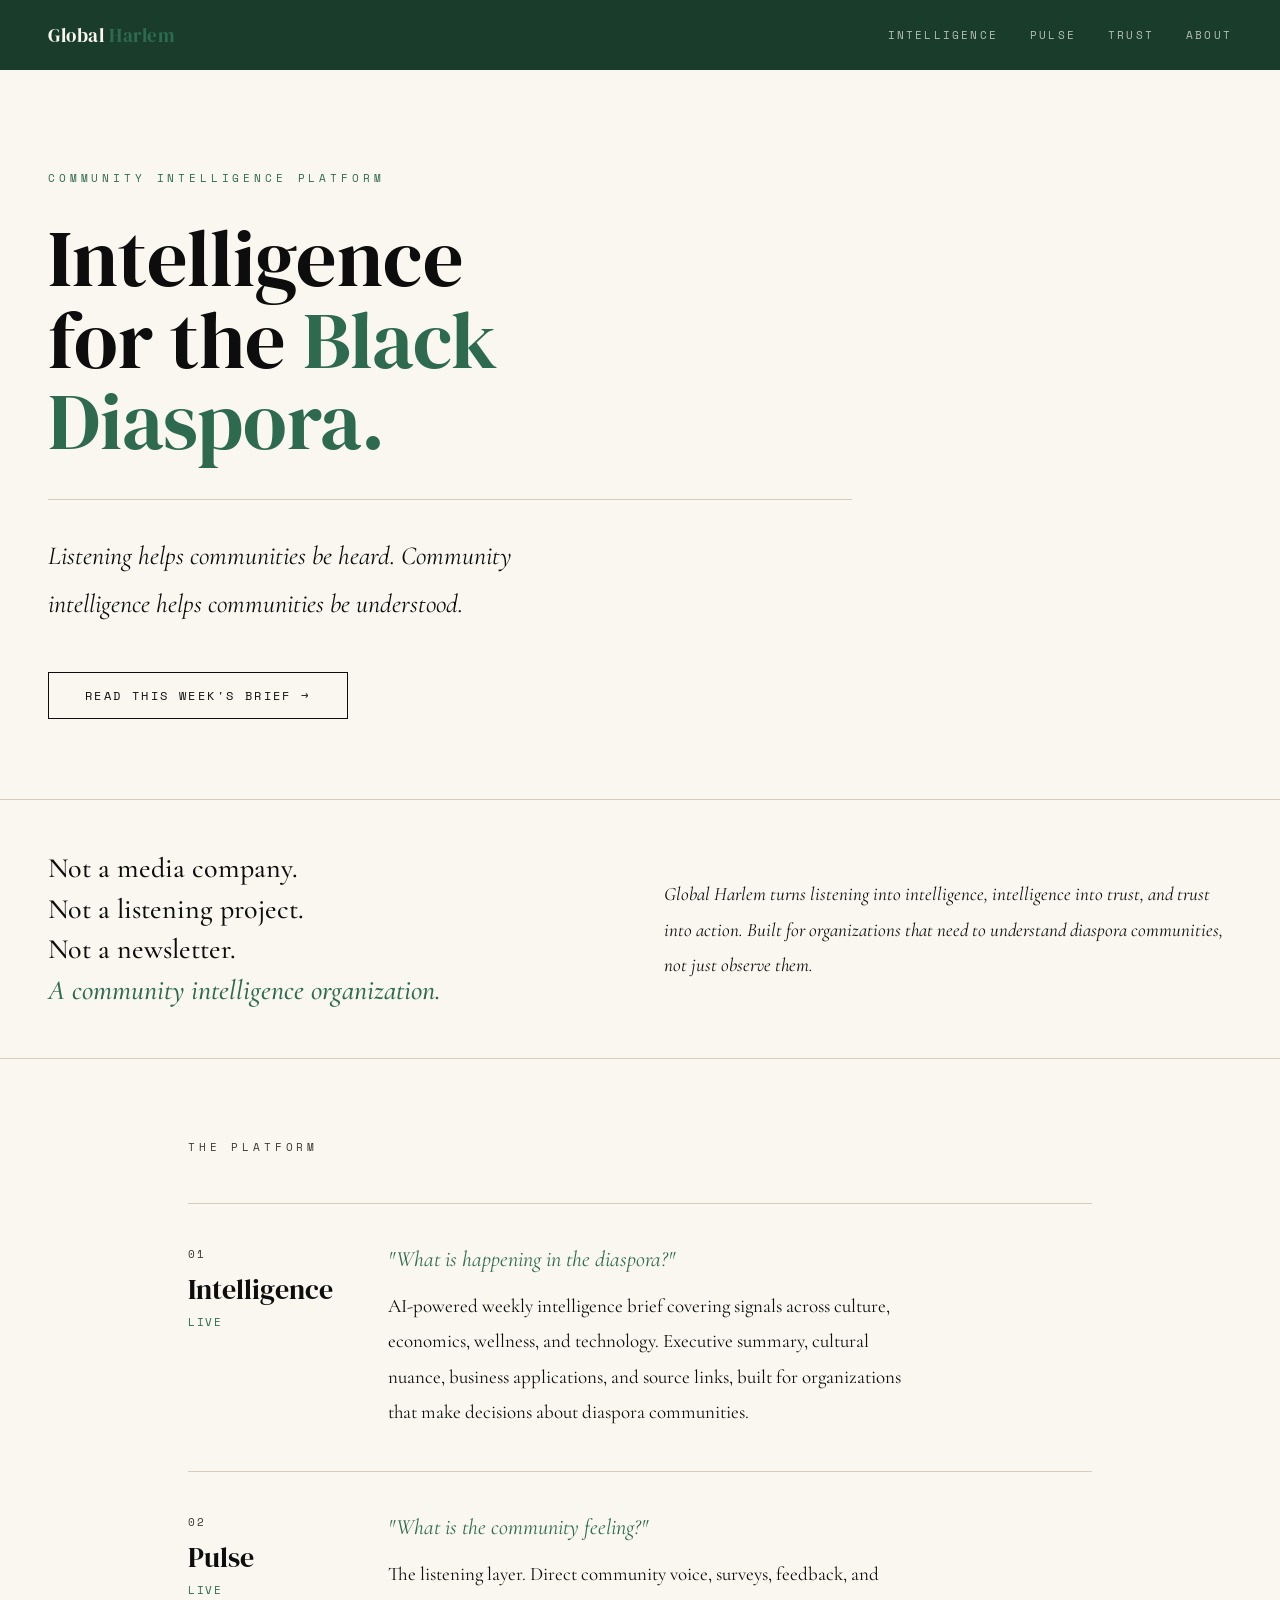
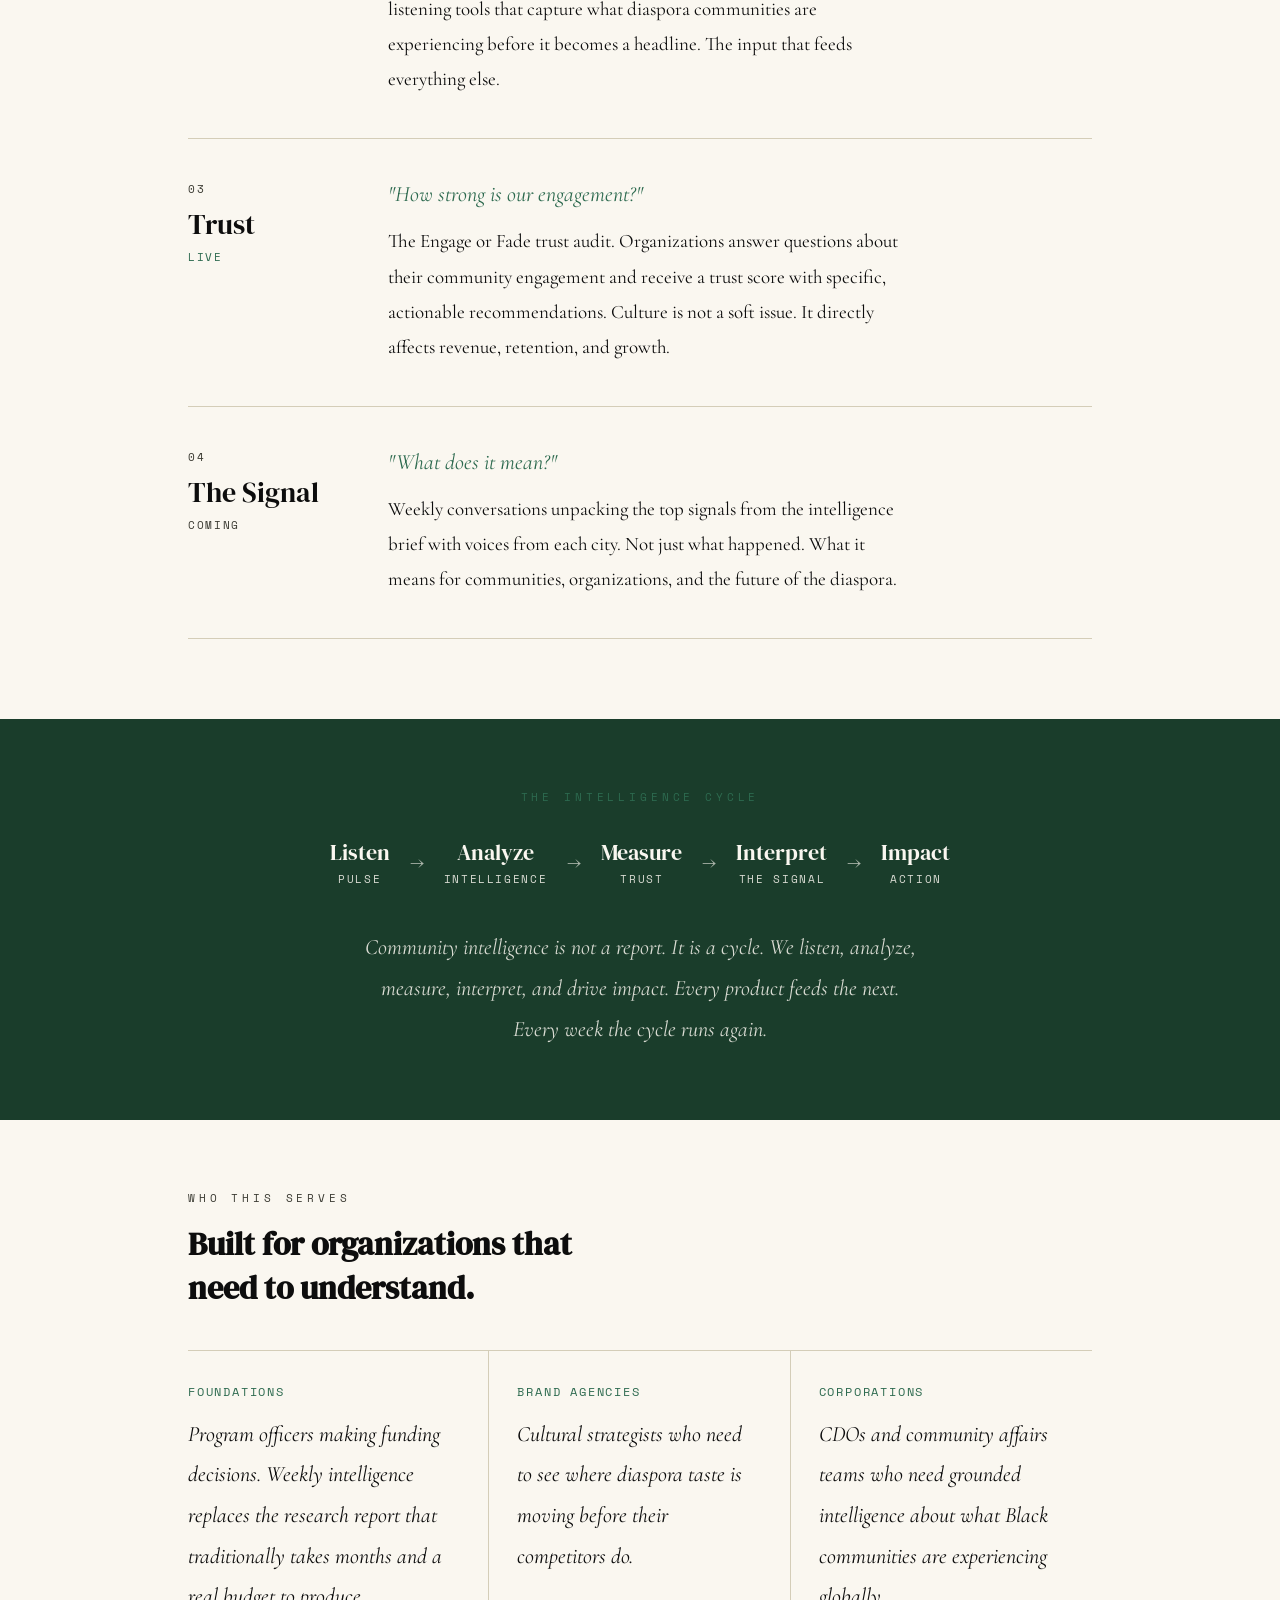
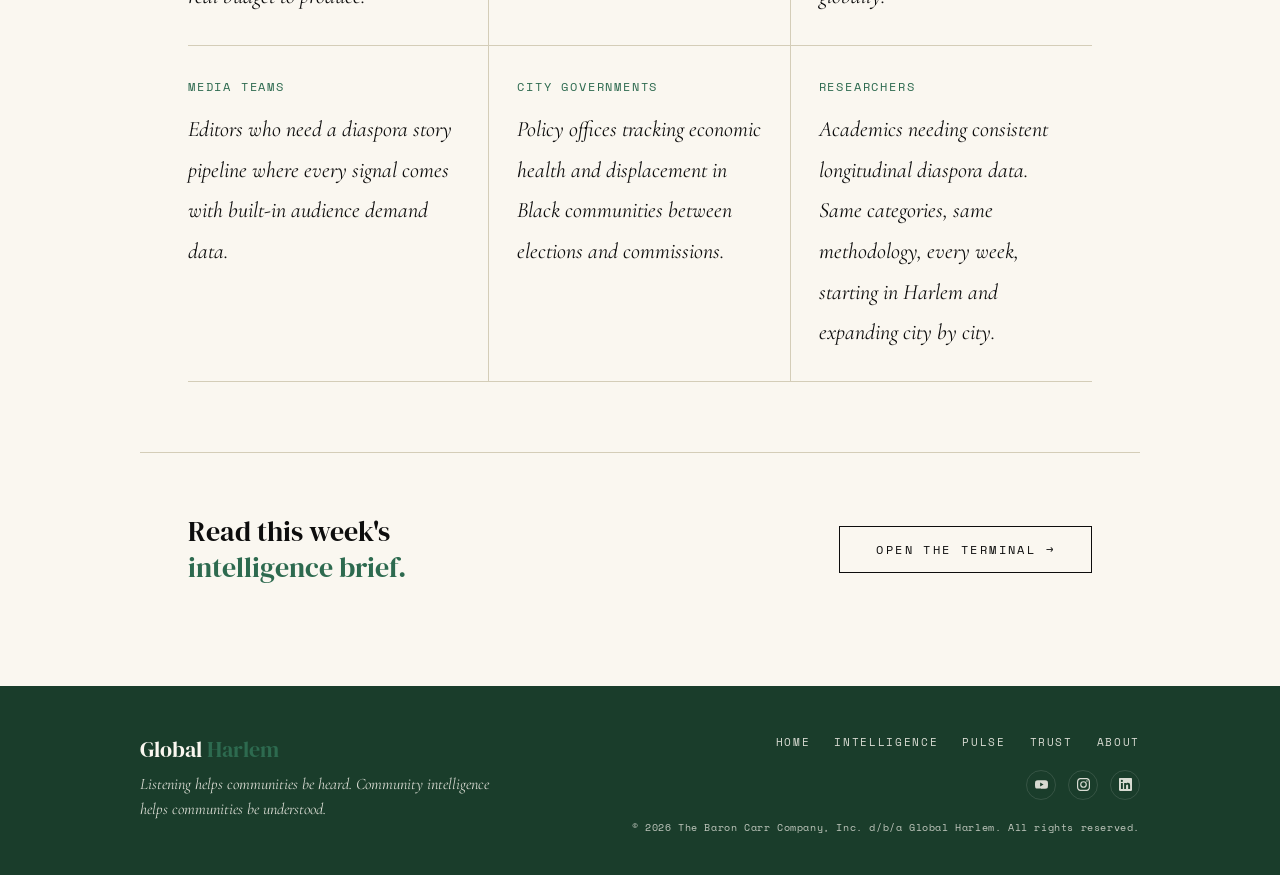
==== commit 0d5e42f8: "Add files via upload" ====
--- a/index.html
+++ b/index.html
@@ -1,72 +1,607 @@
-<!doctype html>
+<!DOCTYPE html>
 <html lang="en">
 <head>
-<meta charset="utf-8">
-<meta name="viewport" content="width=device-width,initial-scale=1,viewport-fit=cover">
-<title>Global Harlem | A media company building trust across communities</title>
-<meta name="description" content="Global Harlem is a name and a DNA: a media company that listens to communities, measures trust and publishes what it learns.">
-<link rel="canonical" href="https://globalharlem.com/">
-<meta property="og:type" content="website">
-<meta property="og:site_name" content="Global Harlem">
-<meta property="og:title" content="Global Harlem | A media company building trust across communities">
-<meta property="og:description" content="Global Harlem is a name and a DNA: a media company that listens to communities, measures trust and publishes what it learns.">
-<meta property="og:url" content="https://globalharlem.com/">
-<meta property="og:image" content="https://globalharlem.com/og.png">
-<meta name="twitter:card" content="summary_large_image">
-<link rel="icon" href="/favicon.png" type="image/png">
-<link rel="apple-touch-icon" href="/apple-touch-icon.png">
-<link rel="preconnect" href="https://fonts.googleapis.com">
-<link rel="stylesheet" href="https://fonts.googleapis.com/css2?family=Archivo:wght@400;500;700;800&display=swap">
-<link rel="stylesheet" href="/style.css?v=2">
-<script>window.va=window.va||function(){(window.vaq=window.vaq||[]).push(arguments);};</script>
-<script defer src="/_vercel/insights/script.js"></script>
+  <meta charset="UTF-8">
+  <meta name="viewport" content="width=device-width, initial-scale=1.0">
+  <title>Global Harlem | Community Intelligence for the Black Diaspora</title>
+  <meta name="description" content="Listening helps communities be heard. Community intelligence helps communities be understood. Global Harlem is the intelligence platform for the Black diaspora.">
+  <meta property="og:title" content="Global Harlem: Community Intelligence">
+  <meta property="og:description" content="Listening helps communities be heard. Community intelligence helps communities be understood.">
+  <meta property="og:image" content="https://www.globalharlem.com/og-image.png">
+  <link rel="preconnect" href="https://fonts.googleapis.com">
+  <link rel="preconnect" href="https://fonts.gstatic.com" crossorigin>
+  <link href="https://fonts.googleapis.com/css2?family=DM+Serif+Display&family=Cormorant+Garamond:ital,wght@0,400;0,500;0,600;1,400;1,500&family=Space+Mono:wght@400;700&display=swap" rel="stylesheet">
+  <style>
+    :root {
+      --ink: #0d0d0d;
+      --paper: #FAF7F0;
+      --cream: #f0ebe0;
+      --forest: #2D6A4F;
+      --forest-deep: #1A3D2B;
+      --navy: #0D1B2A;
+      --gold: #c9a84c;
+      --slate: #1a1a18;
+      --muted: #3a3a32;
+      --rule: #d4cdb8;
+    }
+
+    * { margin:0; padding:0; box-sizing:border-box; }
+
+    body {
+      background: var(--paper);
+      color: var(--ink);
+      -webkit-font-smoothing: antialiased;
+      overflow-x: hidden;
+    }
+
+    @keyframes fadeIn { from{opacity:0} to{opacity:1} }
+    @keyframes fadeUp { from{opacity:0;transform:translateY(24px)} to{opacity:1;transform:translateY(0)} }
+    @keyframes drawLine { from{width:0} to{width:100%} }
+    @keyframes drawVert { from{height:0} to{height:100%} }
+
+    /* ── NAV ── */
+    .nav {
+      display:flex; align-items:center; justify-content:space-between;
+      padding:22px 48px;
+      background:var(--forest-deep);
+      opacity:0; animation:fadeIn .5s ease .1s forwards;
+    }
+
+    .nav-brand {
+      font-family:'DM Serif Display',serif;
+      font-size:19px; color:var(--paper);
+      text-decoration:none; letter-spacing:.03em;
+    }
+
+    .nav-brand span { color:var(--forest); font-weight:400; }
+
+    .nav-links { display:flex; gap:32px; align-items:center; }
+
+    .nav-link {
+      font-family:'Space Mono',monospace; font-size:11px;
+      letter-spacing:.2em; text-transform:uppercase;
+      color:rgba(250,247,240,.7); text-decoration:none;
+      transition:color .3s;
+    }
+
+    .nav-link:hover { color:rgba(250,247,240,.85); }
+
+    /* ── HERO ── */
+    .hero {
+      padding:100px 48px 80px;
+      max-width:900px;
+      opacity:0; animation:fadeUp .8s ease .2s forwards;
+    }
+
+    .hero-eyebrow {
+      font-family:'Space Mono',monospace; font-size:11px;
+      letter-spacing:.35em; text-transform:uppercase;
+      color:var(--forest); margin-bottom:32px;
+    }
+
+    .hero h1 {
+      font-family:'DM Serif Display',serif;
+      font-size:clamp(48px,7vw,80px);
+      line-height:1.02; color:#0d0d0d;
+      margin-bottom:0; font-weight:400;
+    }
+
+    .hero h1 em {
+      font-style:normal;
+      color:var(--forest);
+    }
+
+    .hero-rule {
+      border:none; border-top:1px solid var(--rule);
+      width:0; margin:36px 0 32px;
+      animation:drawLine .6s ease .8s forwards;
+    }
+
+    .hero-statement {
+      font-family:'Cormorant Garamond',serif;
+      font-style:italic; font-size:clamp(20px,2.5vw,26px);
+      color:#0d0d0d; line-height:1.85;
+      max-width:560px; margin-bottom:44px;
+      opacity:0; animation:fadeIn .6s ease 1s forwards;
+    }
+
+    .hero-cta {
+      display:inline-block;
+      padding:14px 36px;
+      border:1px solid var(--ink);
+      font-family:'Space Mono',monospace; font-size:12px;
+      letter-spacing:.2em; text-transform:uppercase;
+      color:#0d0d0d; text-decoration:none;
+      transition:all .25s;
+      opacity:0; animation:fadeIn .5s ease 1.2s forwards;
+    }
+
+    .hero-cta:hover {
+      background:var(--ink); color:var(--paper);
+    }
+
+    /* ── POSITIONING ── */
+    .positioning {
+      border-top:1px solid var(--rule);
+      border-bottom:1px solid var(--rule);
+      padding:48px 48px;
+      display:grid; grid-template-columns:1fr 1fr;
+      gap:48px; align-items:center;
+    }
+
+    .pos-left {
+      font-family:'Cormorant Garamond',serif;
+      font-size:28px; font-weight:500;
+      color:#0d0d0d; line-height:1.45;
+    }
+
+    .pos-left em {
+      font-style:italic; color:var(--forest);
+    }
+
+    .pos-right {
+      font-family:'Cormorant Garamond',serif;
+      font-size:19px; color:#0d0d0d;
+      line-height:1.855; font-style:italic;
+    }
+
+    /* ── PRODUCTS ── */
+    .products {
+      padding:80px 48px;
+      max-width:1000px;
+      margin:0 auto;
+    }
+
+    .products-eyebrow {
+      font-family:'Space Mono',monospace; font-size:11px;
+      letter-spacing:.35em; text-transform:uppercase;
+      color:var(--muted); margin-bottom:48px;
+    }
+
+    .product-row {
+      display:grid; grid-template-columns:200px 1fr;
+      gap:0; border-top:1px solid var(--rule);
+      padding:42px 0;
+      transition:background .3s;
+    }
+
+    .product-row:last-child { border-bottom:1px solid var(--rule); }
+
+    .product-row:hover { background:rgba(45,106,79,.03); }
+
+    .pr-left {}
+
+    .pr-number {
+      font-family:'Space Mono',monospace; font-size:11px;
+      color:var(--muted); letter-spacing:.15em;
+      margin-bottom:8px;
+    }
+
+    .pr-name {
+      font-family:'DM Serif Display',serif;
+      font-size:28px; color:#0d0d0d;
+      margin-bottom:6px;
+    }
+
+    .pr-name a {
+      color:inherit; text-decoration:none;
+      transition:color .2s;
+    }
+
+    .pr-name a:hover { color:var(--forest); }
+
+    .pr-status {
+      font-family:'Space Mono',monospace; font-size:11px;
+      letter-spacing:.15em; text-transform:uppercase;
+    }
+
+    .pr-status.live { color:var(--forest); }
+    .pr-status.coming { color:var(--muted); }
+
+    .pr-right {}
+
+    .pr-question {
+      font-family:'Cormorant Garamond',serif;
+      font-style:italic; font-size:22px;
+      color:var(--forest); margin-bottom:16px;
+    }
+
+    .pr-desc {
+      font-family:'Cormorant Garamond',serif;
+      font-size:19px; color:#0d0d0d;
+      line-height:1.85; max-width:520px;
+    }
+
+    /* ── CYCLE ── */
+    .cycle-section {
+      background:var(--forest-deep);
+      padding:70px 48px;
+      text-align:center;
+    }
+
+    .cycle-eyebrow {
+      font-family:'Space Mono',monospace; font-size:11px;
+      letter-spacing:.35em; text-transform:uppercase;
+      color:var(--forest); margin-bottom:32px;
+    }
+
+    .cycle-flow {
+      display:flex; align-items:center; justify-content:center;
+      gap:0; flex-wrap:wrap; margin-bottom:40px;
+    }
+
+    .cy-step {
+      text-align:center;
+    }
+
+    .cy-word {
+      font-family:'DM Serif Display',serif;
+      font-size:22px; color:var(--paper);
+    }
+
+    .cy-label {
+      font-family:'Space Mono',monospace; font-size:11px;
+      letter-spacing:.15em; text-transform:uppercase;
+      color:rgba(250,247,240,.85); margin-top:4px;
+    }
+
+    .cy-arrow {
+      font-family:'Cormorant Garamond',serif;
+      font-size:22px; color:rgba(250,247,240,.65);
+      margin:0 20px;
+    }
+
+    .cycle-statement {
+      font-family:'Cormorant Garamond',serif;
+      font-style:italic; font-size:22px;
+      color:rgba(250,247,240,.85); line-height:1.85;
+      max-width:560px; margin:0 auto;
+    }
+
+    /* ── AUDIENCE ── */
+    .audience {
+      padding:70px 48px;
+      max-width:1000px; margin:0 auto;
+    }
+
+    .audience-eyebrow {
+      font-family:'Space Mono',monospace; font-size:11px;
+      letter-spacing:.35em; text-transform:uppercase;
+      color:var(--muted); margin-bottom:16px;
+    }
+
+    .audience-title {
+      font-family:'DM Serif Display',serif;
+      font-size:32px; color:#0d0d0d;
+      margin-bottom:40px;
+    }
+
+    .aud-grid {
+      display:grid; grid-template-columns:1fr 1fr 1fr;
+      gap:0; border-top:1px solid var(--rule);
+    }
+
+    .aud-item {
+      padding:32px 28px 28px 0;
+      border-bottom:1px solid var(--rule);
+      border-right:1px solid var(--rule);
+    }
+
+    .aud-item:nth-child(3n) { border-right:none; }
+    .aud-item:nth-child(3n+2), .aud-item:nth-child(3n+3) { padding-left:28px; }
+
+    .aud-name {
+      font-family:'Space Mono',monospace; font-size:12px;
+      letter-spacing:.15em; text-transform:uppercase;
+      color:var(--forest); margin-bottom:14px;
+    }
+
+    .aud-desc {
+      font-family:'Cormorant Garamond',serif;
+      font-size:22px; color:#0d0d0d;
+      line-height:1.85; font-style:italic;
+    }
+
+    /* ── CTA ── */
+    .cta-section {
+      border-top:1px solid var(--rule);
+      padding:60px 48px;
+      display:flex; align-items:center;
+      justify-content:space-between;
+      max-width:1000px; margin:0 auto;
+      gap:32px;
+    }
+
+    .cta-text {
+      font-family:'DM Serif Display',serif;
+      font-size:28px; color:#0d0d0d; line-height:1.3;
+    }
+
+    .cta-text em { font-style:normal; color:var(--forest); }
+
+    .cta-link {
+      flex-shrink:0;
+      display:inline-block; padding:14px 36px;
+      border:1px solid var(--ink);
+      font-family:'Space Mono',monospace; font-size:12px;
+      letter-spacing:.2em; text-transform:uppercase;
+      color:#0d0d0d; text-decoration:none;
+      transition:all .25s;
+    }
+
+    .cta-link:hover { background:var(--ink); color:var(--paper); }
+
+    /* ── FOOTER ── */
+    .footer {
+      background:var(--forest-deep);
+      padding:48px 48px 40px;
+      margin-top:40px;
+    }
+
+    .footer-inner {
+      max-width:1000px; margin:0 auto;
+      display:grid; grid-template-columns:1fr auto;
+      gap:40px; align-items:start;
+    }
+
+    .footer-brand {
+      font-family:'DM Serif Display',serif;
+      font-size:22px; color:var(--paper);
+      margin-bottom:8px;
+    }
+
+    .footer-brand span { color:var(--forest); }
+
+    .footer-tagline {
+      font-family:'Cormorant Garamond',serif;
+      font-style:italic; font-size:16px;
+      color:rgba(250,247,240,.85); line-height:1.6;
+      max-width:360px;
+    }
+
+    .footer-right {
+      text-align:right;
+    }
+
+    .footer-nav {
+      display:flex; gap:24px; margin-bottom:20px;
+      justify-content:flex-end;
+    }
+
+    .footer-link {
+      font-family:'Space Mono',monospace; font-size:11px;
+      letter-spacing:.15em; text-transform:uppercase;
+      color:rgba(250,247,240,.85); text-decoration:none;
+      transition:color .2s;
+    }
+
+    .footer-link:hover { color:rgba(250,247,240,.85); }
+
+    .footer-social {
+      display:flex; gap:12px; justify-content:flex-end;
+      margin-bottom:20px;
+    }
+
+    .footer-social a {
+      display:flex; align-items:center; justify-content:center;
+      width:30px; height:30px; border-radius:50%;
+      border:1px solid rgba(250,247,240,.12);
+      color:rgba(250,247,240,.85); text-decoration:none;
+      transition:all .2s;
+    }
+
+    .footer-social a:hover { border-color:var(--forest); color:var(--forest); }
+    .footer-social svg { width:13px; height:13px; fill:currentColor; }
+
+    .footer-legal {
+      font-family:'Space Mono',monospace; font-size:10px;
+      color:rgba(250,247,240,.75); letter-spacing:.06em;
+      text-align:right;
+    }
+
+    /* ── MOBILE ── */
+    @media (max-width:768px) {
+      .nav { padding:18px 24px; }
+      .nav-links { gap:20px; }
+      .hero { padding:64px 24px 50px; }
+      .positioning { grid-template-columns:1fr; padding:36px 24px; gap:24px; }
+      .products { padding:50px 24px; }
+      .product-row { grid-template-columns:1fr; gap:12px; padding:28px 0; }
+      .cycle-section { padding:50px 24px; }
+      .audience { padding:50px 24px; }
+      .aud-grid { grid-template-columns:1fr; }
+      .aud-item { border-right:none; padding:24px 0 24px 0; }
+      .cta-section { flex-direction:column; text-align:center; padding:50px 24px; }
+      .footer { padding:36px 24px; }
+      .footer-inner { grid-template-columns:1fr; gap:24px; }
+      .footer-right { text-align:left; }
+      .footer-nav, .footer-social { justify-content:flex-start; }
+      .footer-legal { text-align:left; }
+    }
+
+    @media (max-width:480px) {
+      .nav-links { gap:14px; }
+      .nav-link { font-size:10px; letter-spacing:.12em; }
+      .hero h1 { font-size:36px; }
+      .pos-left { font-size:22px; }
+      .pr-name { font-size:24px; }
+      .cycle-flow { flex-direction:column; gap:16px; }
+      .cy-arrow { transform:rotate(90deg); margin:0; }
+    }
+  </style>
+  <link rel="manifest" href="manifest.json">
+  <meta name="theme-color" content="#1A3D2B">
+  <link rel="icon" href="favicon.ico" type="image/x-icon">
 </head>
 <body>
-<a class="skip" href="#main">Skip to content</a>
-<div class="util"><div class="w"><a href="https://www.youtube.com/@GlobalHarlem" rel="noopener">YouTube</a><a href="https://www.instagram.com/globalharlem" rel="noopener">Instagram</a><a href="https://www.linkedin.com/company/globalharlem" rel="noopener">LinkedIn</a><a href="/#newsletter">Newsletter</a></div></div>
-<header class="top"><div class="w bar">
-<a class="logo" href="/" aria-label="Global Harlem, home"><picture><source srcset="/logo-white.png" media="(prefers-color-scheme:dark)"><img src="/logo-black.png" alt="Global Harlem. Community Intelligence" width="1200" height="205"></picture></a>
-<button class="menu" id="menu" aria-expanded="false" aria-controls="nav">Menu</button>
-<nav id="nav" aria-label="Main">
-<div class="dd"><a href="/baron-carr">Work with Baron Carr</a><div class="sub"><div><a href="/trust-audit">Trust Audit</a><a href="/workshops">Workshops</a></div></div></div>
-<a href="/contact">Contact</a>
-<a href="/take-audit" style="color:var(--em)">Take the Trust Audit</a>
-</nav></div></header>
-<main id="main">
-
-<div class="w">
-<div class="rows" style="margin-top:clamp(28px,5vw,64px)">
-<div class="row big"><span class="n">01</span><div><h1 style="font-size:clamp(24px,3.5vw,50px)">Global Harlem builds trust across communities.</h1><p>A media company and a DNA: reporting, listening and publishing community intelligence on what communities trust, fear and need.</p></div><a class="read" href="#newsletter">Subscribe</a></div>
-<div class="row big"><span class="n">02</span><div><h2>Protect Your Peace: what we have built with the Greater Harlem Chamber of Commerce and Harlem Arts Alliance.</h2><p>The Trust podcast, a scam-awareness pop-up booth and a checklist for residents.</p></div><a class="read" href="https://peace.globalharlem.com" rel="noopener">Read more</a></div>
-<div class="row big"><span class="n">03</span><div><h2>Build this inside your organization.</h2><p>The Trust Audit, workshops and media, led by Baron Carr.</p></div><a class="read" href="/baron-carr">Work with Baron Carr</a></div>
-</div></div>
-
-<div class="w"><div class="intro"><div><p class="label">About Global Harlem</p></div><div><p class="lg">Global Harlem is a name and a DNA, and there are many Harlems in the world. We are a media company that listens to communities, measures trust and publishes what we learn as community intelligence for residents, partners and organizations.</p></div></div></div>
-
-<div class="band"><div class="w sec">
-<p class="label">Community intelligence</p>
-<div class="cols" style="margin-top:22px">
-<div style="border-color:#9AA8A0"><h3>What communities trust, fear and need</h3><p style="color:#9AA8A0">Short, specific findings from our listening, with the number and who was asked. Our first report is in the works.</p></div>
-<div style="border-color:#9AA8A0"><h3>Get the first report</h3><p style="color:#9AA8A0">Subscribe and it arrives in your inbox.</p><a class="read" href="#newsletter">Subscribe</a></div>
-</div></div></div>
-
-<div class="w sec"><p class="label">Trust podcast</p><h2 style="margin:12px 0 24px">Who and what do we trust?</h2>
-<div class="list"><a class="item" href="https://peace.globalharlem.com" rel="noopener"><div><h3>Listen to the Trust podcast</h3><small>Part of Protect Your Peace</small></div><span class="read">Listen</span></a></div></div>
-
-<div class="w" style="padding-bottom:clamp(40px,6vw,80px)"><p class="label">Watch</p><h2 style="margin:12px 0 24px">Films</h2>
-<div class="cols"><div class="film"><div class="player" data-vimeo="1161595233" data-title="Voza Rivers"><button type="button" aria-label="Play Voza Rivers"><img src="https://vumbnail.com/1161595233.jpg" alt="" loading="lazy" onerror="this.remove()"><span class="pl" aria-hidden="true"></span></button></div><h3>Voza Rivers</h3><a class="note" href="https://vimeo.com/1161595233" rel="noopener">Watch on Vimeo</a></div><div class="film"><div class="player" data-vimeo="1147536072" data-title="Not Becoming a Statistic"><button type="button" aria-label="Play Not Becoming a Statistic"><img src="https://vumbnail.com/1147536072.jpg" alt="" loading="lazy" onerror="this.remove()"><span class="pl" aria-hidden="true"></span></button></div><h3>Not Becoming a Statistic</h3><a class="note" href="https://vimeo.com/1147536072" rel="noopener">Watch on Vimeo</a></div><div class="film"><div class="player" data-vimeo="639015778" data-title="Colorful Storytelling"><button type="button" aria-label="Play Colorful Storytelling"><img src="https://vumbnail.com/639015778.jpg" alt="" loading="lazy" onerror="this.remove()"><span class="pl" aria-hidden="true"></span></button></div><h3>Colorful Storytelling</h3><a class="note" href="https://vimeo.com/639015778" rel="noopener">Watch on Vimeo</a></div></div>
-<p style="margin-top:22px"><a class="read" href="https://www.youtube.com/@GlobalHarlem" rel="noopener">All films on YouTube</a></p></div>
-
-<div class="band" id="newsletter"><div class="w sec"><div class="cols"><div style="border-color:#9AA8A0"><p class="label">Newsletter</p><h2>What communities trust this week.</h2></div>
-<form class="f" data-form="newsletter" method="post" action="https://formspree.io/f/YOUR_NEWSLETTER_FORM_ID"><input type="hidden" name="_subject" value="Newsletter signup"><label for="em1">Email<input id="em1" name="email" type="email" required autocomplete="email" placeholder="you@example.com"></label><button class="btn" style="background:var(--emfill);color:#06140C" type="submit">Subscribe</button><output class="note" aria-live="polite"></output></form></div></div></div>
-</main>
-<footer><div class="w">
-<div><a class="logo" href="/" aria-label="Global Harlem, home"><picture><source srcset="/logo-white.png" media="(prefers-color-scheme:dark)"><img src="/logo-black.png" alt="Global Harlem. Community Intelligence" width="1200" height="205"></picture></a><p class="note" style="margin-top:12px;max-width:34ch">A media company building trust across communities.</p></div>
-<div><p class="label">Explore</p><ul><li><a href="/">Global Harlem</a></li><li><a href="/baron-carr">Work with Baron Carr</a></li><li><a href="/take-audit">Take the Trust Audit</a></li><li><a href="/contact">Contact</a></li></ul></div>
-<div><p class="label">Follow</p><ul><li><a href="https://www.youtube.com/@GlobalHarlem" rel="noopener">YouTube</a></li><li><a href="https://www.instagram.com/globalharlem" rel="noopener">Instagram</a></li><li><a href="https://www.linkedin.com/company/globalharlem" rel="noopener">LinkedIn</a></li></ul></div>
-<!-- FISCAL SPONSOR: once the agreement is signed, add the sponsor's required credit line here, e.g. "Global Harlem is a project of [sponsor name]." Do not use the word "nonprofit" or add a Donate button before then. -->
-<p class="legal">&copy; 2026 The Baron Carr Company, Inc.</p>
-</div></footer>
-<script src="/site.js"></script>
+
+<nav class="nav">
+  <a href="index.html" class="nav-brand">Global <span>Harlem</span></a>
+  <div class="nav-links">
+    <a href="intelligence.html" class="nav-link">Intelligence</a>
+    <a href="pulse.html" class="nav-link">Pulse</a>
+    <a href="trust.html" class="nav-link">Trust</a>
+    <a href="about.html" class="nav-link">About</a>
+  </div>
+</nav>
+
+<section class="hero">
+  <p class="hero-eyebrow">Community Intelligence Platform</p>
+  <h1>Intelligence<br>for the <em>Black<br>Diaspora.</em></h1>
+  <hr class="hero-rule">
+  <p class="hero-statement">Listening helps communities be heard. Community intelligence helps communities be understood.</p>
+  <a href="intelligence.html" class="hero-cta">Read this week's brief →</a>
+</section>
+
+<section class="positioning">
+  <div class="pos-left">Not a media company.<br>Not a listening project.<br>Not a newsletter.<br><em>A community intelligence organization.</em></div>
+  <div class="pos-right">Global Harlem turns listening into intelligence, intelligence into trust, and trust into action. Built for organizations that need to understand diaspora communities, not just observe them.</div>
+</section>
+
+<section class="products">
+  <p class="products-eyebrow">The Platform</p>
+
+  <div class="product-row">
+    <div class="pr-left">
+      <div class="pr-number">01</div>
+      <div class="pr-name"><a href="intelligence.html">Intelligence</a></div>
+      <div class="pr-status live">Live</div>
+    </div>
+    <div class="pr-right">
+      <div class="pr-question">"What is happening in the diaspora?"</div>
+      <p class="pr-desc">AI-powered weekly intelligence brief covering signals across culture, economics, wellness, and technology. Executive summary, cultural nuance, business applications, and source links, built for organizations that make decisions about diaspora communities.</p>
+    </div>
+  </div>
+
+  <div class="product-row">
+    <div class="pr-left">
+      <div class="pr-number">02</div>
+      <div class="pr-name"><a href="pulse.html">Pulse</a></div>
+      <div class="pr-status live">Live</div>
+    </div>
+    <div class="pr-right">
+      <div class="pr-question">"What is the community feeling?"</div>
+      <p class="pr-desc">The listening layer. Direct community voice, surveys, feedback, and listening tools that capture what diaspora communities are experiencing before it becomes a headline. The input that feeds everything else.</p>
+    </div>
+  </div>
+
+  <div class="product-row">
+    <div class="pr-left">
+      <div class="pr-number">03</div>
+      <div class="pr-name"><a href="trust.html">Trust</a></div>
+      <div class="pr-status live">Live</div>
+    </div>
+    <div class="pr-right">
+      <div class="pr-question">"How strong is our engagement?"</div>
+      <p class="pr-desc">The Engage or Fade trust audit. Organizations answer questions about their community engagement and receive a trust score with specific, actionable recommendations. Culture is not a soft issue. It directly affects revenue, retention, and growth.</p>
+    </div>
+  </div>
+
+  <div class="product-row">
+    <div class="pr-left">
+      <div class="pr-number">04</div>
+      <div class="pr-name">The Signal</div>
+      <div class="pr-status coming">Coming</div>
+    </div>
+    <div class="pr-right">
+      <div class="pr-question">"What does it mean?"</div>
+      <p class="pr-desc">Weekly conversations unpacking the top signals from the intelligence brief with voices from each city. Not just what happened. What it means for communities, organizations, and the future of the diaspora.</p>
+    </div>
+  </div>
+
+</section>
+
+<section class="cycle-section">
+  <p class="cycle-eyebrow">The Intelligence Cycle</p>
+  <div class="cycle-flow">
+    <div class="cy-step">
+      <div class="cy-word">Listen</div>
+      <div class="cy-label">Pulse</div>
+    </div>
+    <div class="cy-arrow">→</div>
+    <div class="cy-step">
+      <div class="cy-word">Analyze</div>
+      <div class="cy-label">Intelligence</div>
+    </div>
+    <div class="cy-arrow">→</div>
+    <div class="cy-step">
+      <div class="cy-word">Measure</div>
+      <div class="cy-label">Trust</div>
+    </div>
+    <div class="cy-arrow">→</div>
+    <div class="cy-step">
+      <div class="cy-word">Interpret</div>
+      <div class="cy-label">The Signal</div>
+    </div>
+    <div class="cy-arrow">→</div>
+    <div class="cy-step">
+      <div class="cy-word">Impact</div>
+      <div class="cy-label">Action</div>
+    </div>
+  </div>
+  <p class="cycle-statement">Community intelligence is not a report. It is a cycle. We listen, analyze, measure, interpret, and drive impact. Every product feeds the next. Every week the cycle runs again.</p>
+</section>
+
+<section class="audience">
+  <p class="audience-eyebrow">Who This Serves</p>
+  <h2 class="audience-title">Built for organizations that<br>need to understand.</h2>
+  <div class="aud-grid">
+    <div class="aud-item">
+      <div class="aud-name">Foundations</div>
+      <p class="aud-desc">Program officers making funding decisions. Weekly intelligence replaces the research report that traditionally takes months and a real budget to produce.</p>
+    </div>
+    <div class="aud-item">
+      <div class="aud-name">Brand Agencies</div>
+      <p class="aud-desc">Cultural strategists who need to see where diaspora taste is moving before their competitors do.</p>
+    </div>
+    <div class="aud-item">
+      <div class="aud-name">Corporations</div>
+      <p class="aud-desc">CDOs and community affairs teams who need grounded intelligence about what Black communities are experiencing globally.</p>
+    </div>
+    <div class="aud-item">
+      <div class="aud-name">Media Teams</div>
+      <p class="aud-desc">Editors who need a diaspora story pipeline where every signal comes with built-in audience demand data.</p>
+    </div>
+    <div class="aud-item">
+      <div class="aud-name">City Governments</div>
+      <p class="aud-desc">Policy offices tracking economic health and displacement in Black communities between elections and commissions.</p>
+    </div>
+    <div class="aud-item">
+      <div class="aud-name">Researchers</div>
+      <p class="aud-desc">Academics needing consistent longitudinal diaspora data. Same categories, same methodology, every week, starting in Harlem and expanding city by city.</p>
+    </div>
+  </div>
+</section>
+
+<section class="cta-section">
+  <div class="cta-text">Read this week's<br><em>intelligence brief.</em></div>
+  <a href="intelligence.html" class="cta-link">Open the terminal →</a>
+</section>
+
+<footer class="footer">
+  <div class="footer-inner">
+    <div>
+      <div class="footer-brand">Global <span>Harlem</span></div>
+      <p class="footer-tagline">Listening helps communities be heard. Community intelligence helps communities be understood.</p>
+    </div>
+    <div class="footer-right">
+      <nav class="footer-nav">
+        <a href="index.html" class="footer-link">Home</a>
+        <a href="intelligence.html" class="footer-link">Intelligence</a>
+        <a href="pulse.html" class="footer-link">Pulse</a>
+        <a href="trust.html" class="footer-link">Trust</a>
+        <a href="about.html" class="footer-link">About</a>
+      </nav>
+      <div class="footer-social">
+        <a href="https://www.youtube.com/@GlobalHarlem" target="_blank" rel="noopener" title="YouTube"><svg viewBox="0 0 24 24"><path d="M23.5 6.5a3 3 0 0 0-2.1-2.1C19.5 4 12 4 12 4s-7.5 0-9.4.4a3 3 0 0 0-2.1 2.1C0 8.4 0 12 0 12s0 3.6.5 5.5a3 3 0 0 0 2.1 2.1c1.9.5 9.4.5 9.4.5s7.5 0 9.4-.5a3 3 0 0 0 2.1-2.1c.5-1.9.5-5.5.5-5.5s0-3.6-.5-5.5zM9.5 15.5V8.5l6.3 3.5-6.3 3.5z"/></svg></a>
+        <a href="https://www.instagram.com/globalharlem" target="_blank" rel="noopener" title="Instagram"><svg viewBox="0 0 24 24"><path d="M12 2.2c3.2 0 3.6 0 4.8.1 1.2.1 1.8.2 2.2.4.6.2 1 .5 1.4.9.4.4.7.8.9 1.4.2.4.4 1 .4 2.2.1 1.2.1 1.6.1 4.8s0 3.6-.1 4.8c-.1 1.2-.2 1.8-.4 2.2-.2.6-.5 1-.9 1.4-.4.4-.8.7-1.4.9-.4.2-1 .4-2.2.4-1.2.1-1.6.1-4.8.1s-3.6 0-4.8-.1c-1.2-.1-1.8-.2-2.2-.4-.6-.2-1-.5-1.4-.9-.4-.4-.7-.8-.9-1.4-.2-.4-.4-1-.4-2.2C2.2 15.6 2.2 15.2 2.2 12s0-3.6.1-4.8c.1-1.2.2-1.8.4-2.2.2-.6.5-1 .9-1.4.4-.4.8-.7 1.4-.9.4-.2 1-.4 2.2-.4C8.4 2.2 8.8 2.2 12 2.2zM12 0C8.7 0 8.3 0 7.1.1 5.8.1 4.9.3 4.1.6c-.8.3-1.5.7-2.1 1.4C1.3 2.6.9 3.3.6 4.1.3 4.9.1 5.8.1 7.1 0 8.3 0 8.7 0 12s0 3.7.1 4.9c.1 1.3.2 2.2.5 3 .3.8.7 1.5 1.4 2.1.7.7 1.3 1.1 2.1 1.4.8.3 1.7.5 3 .5C8.3 24 8.7 24 12 24s3.7 0 4.9-.1c1.3-.1 2.2-.2 3-.5.8-.3 1.5-.7 2.1-1.4.7-.7 1.1-1.3 1.4-2.1.3-.8.5-1.7.5-3 .1-1.2.1-1.6.1-4.9s0-3.7-.1-4.9c-.1-1.3-.2-2.2-.5-3-.3-.8-.7-1.5-1.4-2.1-.7-.7-1.3-1.1-2.1-1.4-.8-.3-1.7-.5-3-.5C15.7 0 15.3 0 12 0zm0 5.8a6.2 6.2 0 1 0 0 12.4 6.2 6.2 0 0 0 0-12.4zM12 16a4 4 0 1 1 0-8 4 4 0 0 1 0 8zm6.4-11.8a1.4 1.4 0 1 0 0 2.8 1.4 1.4 0 0 0 0-2.8z"/></svg></a>
+        <a href="https://www.linkedin.com/company/globalharlem" target="_blank" rel="noopener" title="LinkedIn"><svg viewBox="0 0 24 24"><path d="M20.4 20.4h-3.5v-5.6c0-1.3 0-3-1.8-3s-2.1 1.4-2.1 2.9v5.7H9.5V9h3.4v1.6h.1c.5-.9 1.6-1.8 3.3-1.8 3.5 0 4.2 2.3 4.2 5.3v6.3zM5.3 7.4a2 2 0 1 1 0-4.1 2 2 0 0 1 0 4.1zM7.1 20.4H3.6V9h3.5v11.4zM22.2 0H1.8C.8 0 0 .8 0 1.7v20.6c0 .9.8 1.7 1.8 1.7h20.4c1 0 1.8-.8 1.8-1.7V1.7c0-.9-.8-1.7-1.8-1.7z"/></svg></a>
+      </div>
+      <p class="footer-legal">© 2026 The Baron Carr Company, Inc. d/b/a Global Harlem. All rights reserved.</p>
+    </div>
+  </div>
+</footer>
+
+<script>if("serviceWorker" in navigator){navigator.serviceWorker.register("/sw.js")}</script>
 </body>
 </html>
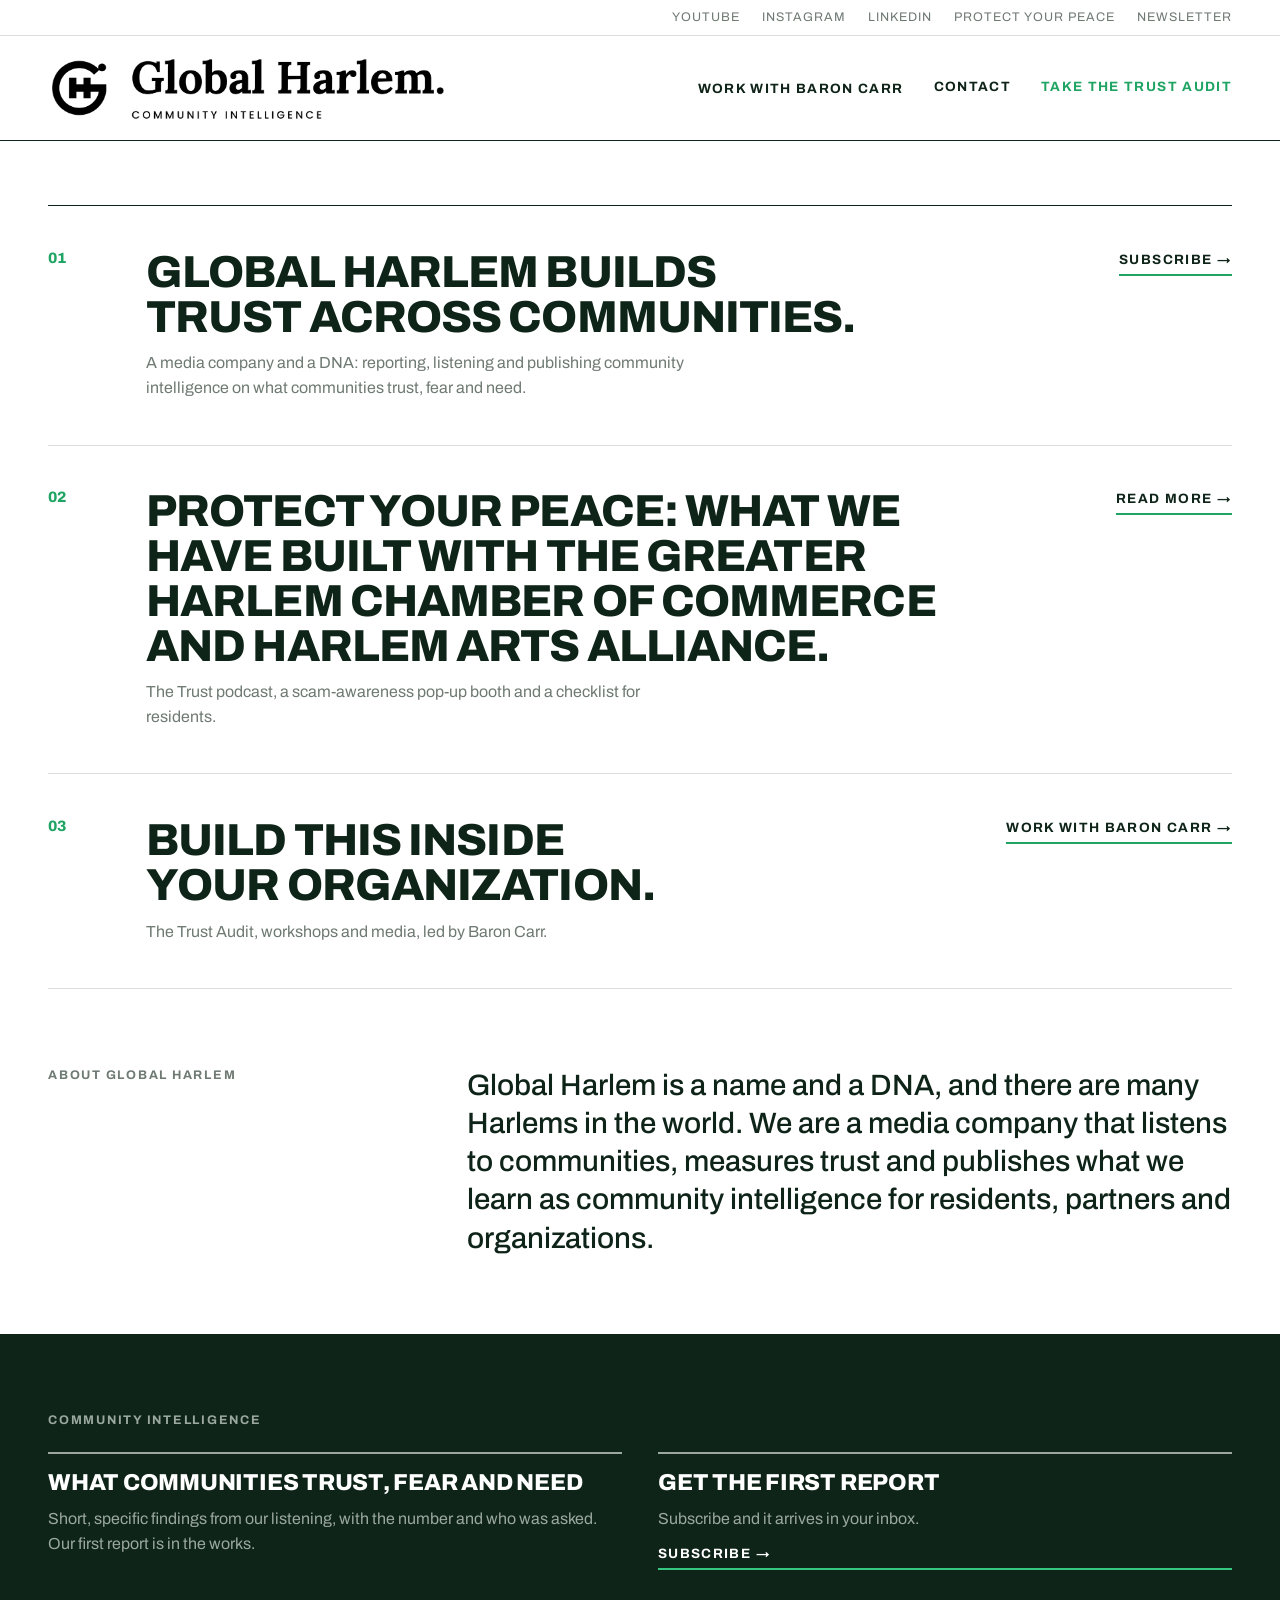
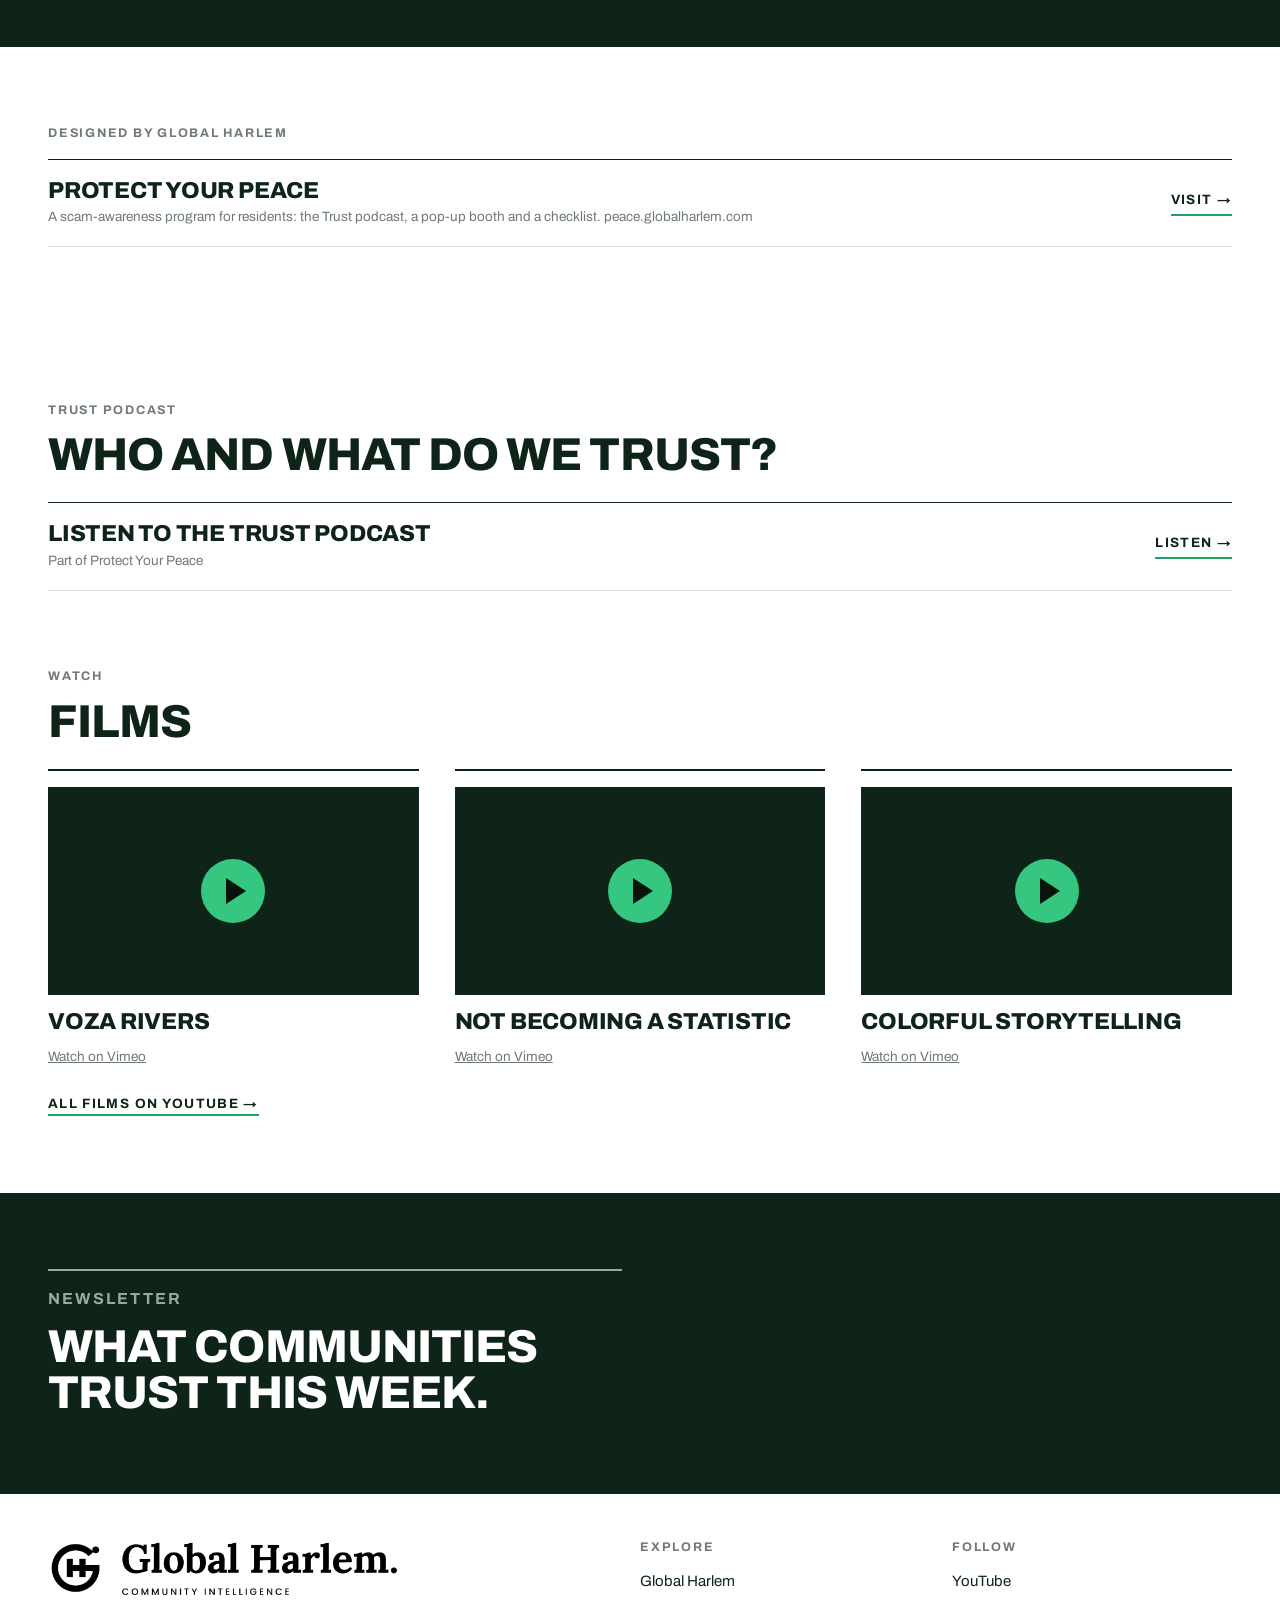
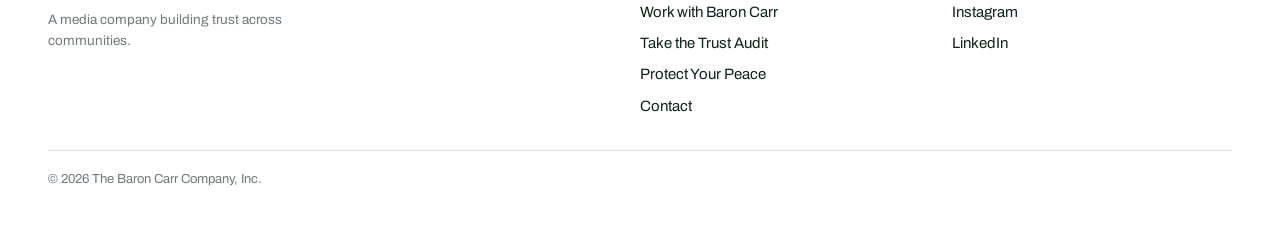
==== commit b9b44d92: "Add files via upload" ====
--- a/index.html
+++ b/index.html
@@ -1,607 +1,75 @@
-<!DOCTYPE html>
+<!doctype html>
 <html lang="en">
 <head>
-  <meta charset="UTF-8">
-  <meta name="viewport" content="width=device-width, initial-scale=1.0">
-  <title>Global Harlem | Community Intelligence for the Black Diaspora</title>
-  <meta name="description" content="Listening helps communities be heard. Community intelligence helps communities be understood. Global Harlem is the intelligence platform for the Black diaspora.">
-  <meta property="og:title" content="Global Harlem: Community Intelligence">
-  <meta property="og:description" content="Listening helps communities be heard. Community intelligence helps communities be understood.">
-  <meta property="og:image" content="https://www.globalharlem.com/og-image.png">
-  <link rel="preconnect" href="https://fonts.googleapis.com">
-  <link rel="preconnect" href="https://fonts.gstatic.com" crossorigin>
-  <link href="https://fonts.googleapis.com/css2?family=DM+Serif+Display&family=Cormorant+Garamond:ital,wght@0,400;0,500;0,600;1,400;1,500&family=Space+Mono:wght@400;700&display=swap" rel="stylesheet">
-  <style>
-    :root {
-      --ink: #0d0d0d;
-      --paper: #FAF7F0;
-      --cream: #f0ebe0;
-      --forest: #2D6A4F;
-      --forest-deep: #1A3D2B;
-      --navy: #0D1B2A;
-      --gold: #c9a84c;
-      --slate: #1a1a18;
-      --muted: #3a3a32;
-      --rule: #d4cdb8;
-    }
-
-    * { margin:0; padding:0; box-sizing:border-box; }
-
-    body {
-      background: var(--paper);
-      color: var(--ink);
-      -webkit-font-smoothing: antialiased;
-      overflow-x: hidden;
-    }
-
-    @keyframes fadeIn { from{opacity:0} to{opacity:1} }
-    @keyframes fadeUp { from{opacity:0;transform:translateY(24px)} to{opacity:1;transform:translateY(0)} }
-    @keyframes drawLine { from{width:0} to{width:100%} }
-    @keyframes drawVert { from{height:0} to{height:100%} }
-
-    /* ── NAV ── */
-    .nav {
-      display:flex; align-items:center; justify-content:space-between;
-      padding:22px 48px;
-      background:var(--forest-deep);
-      opacity:0; animation:fadeIn .5s ease .1s forwards;
-    }
-
-    .nav-brand {
-      font-family:'DM Serif Display',serif;
-      font-size:19px; color:var(--paper);
-      text-decoration:none; letter-spacing:.03em;
-    }
-
-    .nav-brand span { color:var(--forest); font-weight:400; }
-
-    .nav-links { display:flex; gap:32px; align-items:center; }
-
-    .nav-link {
-      font-family:'Space Mono',monospace; font-size:11px;
-      letter-spacing:.2em; text-transform:uppercase;
-      color:rgba(250,247,240,.7); text-decoration:none;
-      transition:color .3s;
-    }
-
-    .nav-link:hover { color:rgba(250,247,240,.85); }
-
-    /* ── HERO ── */
-    .hero {
-      padding:100px 48px 80px;
-      max-width:900px;
-      opacity:0; animation:fadeUp .8s ease .2s forwards;
-    }
-
-    .hero-eyebrow {
-      font-family:'Space Mono',monospace; font-size:11px;
-      letter-spacing:.35em; text-transform:uppercase;
-      color:var(--forest); margin-bottom:32px;
-    }
-
-    .hero h1 {
-      font-family:'DM Serif Display',serif;
-      font-size:clamp(48px,7vw,80px);
-      line-height:1.02; color:#0d0d0d;
-      margin-bottom:0; font-weight:400;
-    }
-
-    .hero h1 em {
-      font-style:normal;
-      color:var(--forest);
-    }
-
-    .hero-rule {
-      border:none; border-top:1px solid var(--rule);
-      width:0; margin:36px 0 32px;
-      animation:drawLine .6s ease .8s forwards;
-    }
-
-    .hero-statement {
-      font-family:'Cormorant Garamond',serif;
-      font-style:italic; font-size:clamp(20px,2.5vw,26px);
-      color:#0d0d0d; line-height:1.85;
-      max-width:560px; margin-bottom:44px;
-      opacity:0; animation:fadeIn .6s ease 1s forwards;
-    }
-
-    .hero-cta {
-      display:inline-block;
-      padding:14px 36px;
-      border:1px solid var(--ink);
-      font-family:'Space Mono',monospace; font-size:12px;
-      letter-spacing:.2em; text-transform:uppercase;
-      color:#0d0d0d; text-decoration:none;
-      transition:all .25s;
-      opacity:0; animation:fadeIn .5s ease 1.2s forwards;
-    }
-
-    .hero-cta:hover {
-      background:var(--ink); color:var(--paper);
-    }
-
-    /* ── POSITIONING ── */
-    .positioning {
-      border-top:1px solid var(--rule);
-      border-bottom:1px solid var(--rule);
-      padding:48px 48px;
-      display:grid; grid-template-columns:1fr 1fr;
-      gap:48px; align-items:center;
-    }
-
-    .pos-left {
-      font-family:'Cormorant Garamond',serif;
-      font-size:28px; font-weight:500;
-      color:#0d0d0d; line-height:1.45;
-    }
-
-    .pos-left em {
-      font-style:italic; color:var(--forest);
-    }
-
-    .pos-right {
-      font-family:'Cormorant Garamond',serif;
-      font-size:19px; color:#0d0d0d;
-      line-height:1.855; font-style:italic;
-    }
-
-    /* ── PRODUCTS ── */
-    .products {
-      padding:80px 48px;
-      max-width:1000px;
-      margin:0 auto;
-    }
-
-    .products-eyebrow {
-      font-family:'Space Mono',monospace; font-size:11px;
-      letter-spacing:.35em; text-transform:uppercase;
-      color:var(--muted); margin-bottom:48px;
-    }
-
-    .product-row {
-      display:grid; grid-template-columns:200px 1fr;
-      gap:0; border-top:1px solid var(--rule);
-      padding:42px 0;
-      transition:background .3s;
-    }
-
-    .product-row:last-child { border-bottom:1px solid var(--rule); }
-
-    .product-row:hover { background:rgba(45,106,79,.03); }
-
-    .pr-left {}
-
-    .pr-number {
-      font-family:'Space Mono',monospace; font-size:11px;
-      color:var(--muted); letter-spacing:.15em;
-      margin-bottom:8px;
-    }
-
-    .pr-name {
-      font-family:'DM Serif Display',serif;
-      font-size:28px; color:#0d0d0d;
-      margin-bottom:6px;
-    }
-
-    .pr-name a {
-      color:inherit; text-decoration:none;
-      transition:color .2s;
-    }
-
-    .pr-name a:hover { color:var(--forest); }
-
-    .pr-status {
-      font-family:'Space Mono',monospace; font-size:11px;
-      letter-spacing:.15em; text-transform:uppercase;
-    }
-
-    .pr-status.live { color:var(--forest); }
-    .pr-status.coming { color:var(--muted); }
-
-    .pr-right {}
-
-    .pr-question {
-      font-family:'Cormorant Garamond',serif;
-      font-style:italic; font-size:22px;
-      color:var(--forest); margin-bottom:16px;
-    }
-
-    .pr-desc {
-      font-family:'Cormorant Garamond',serif;
-      font-size:19px; color:#0d0d0d;
-      line-height:1.85; max-width:520px;
-    }
-
-    /* ── CYCLE ── */
-    .cycle-section {
-      background:var(--forest-deep);
-      padding:70px 48px;
-      text-align:center;
-    }
-
-    .cycle-eyebrow {
-      font-family:'Space Mono',monospace; font-size:11px;
-      letter-spacing:.35em; text-transform:uppercase;
-      color:var(--forest); margin-bottom:32px;
-    }
-
-    .cycle-flow {
-      display:flex; align-items:center; justify-content:center;
-      gap:0; flex-wrap:wrap; margin-bottom:40px;
-    }
-
-    .cy-step {
-      text-align:center;
-    }
-
-    .cy-word {
-      font-family:'DM Serif Display',serif;
-      font-size:22px; color:var(--paper);
-    }
-
-    .cy-label {
-      font-family:'Space Mono',monospace; font-size:11px;
-      letter-spacing:.15em; text-transform:uppercase;
-      color:rgba(250,247,240,.85); margin-top:4px;
-    }
-
-    .cy-arrow {
-      font-family:'Cormorant Garamond',serif;
-      font-size:22px; color:rgba(250,247,240,.65);
-      margin:0 20px;
-    }
-
-    .cycle-statement {
-      font-family:'Cormorant Garamond',serif;
-      font-style:italic; font-size:22px;
-      color:rgba(250,247,240,.85); line-height:1.85;
-      max-width:560px; margin:0 auto;
-    }
-
-    /* ── AUDIENCE ── */
-    .audience {
-      padding:70px 48px;
-      max-width:1000px; margin:0 auto;
-    }
-
-    .audience-eyebrow {
-      font-family:'Space Mono',monospace; font-size:11px;
-      letter-spacing:.35em; text-transform:uppercase;
-      color:var(--muted); margin-bottom:16px;
-    }
-
-    .audience-title {
-      font-family:'DM Serif Display',serif;
-      font-size:32px; color:#0d0d0d;
-      margin-bottom:40px;
-    }
-
-    .aud-grid {
-      display:grid; grid-template-columns:1fr 1fr 1fr;
-      gap:0; border-top:1px solid var(--rule);
-    }
-
-    .aud-item {
-      padding:32px 28px 28px 0;
-      border-bottom:1px solid var(--rule);
-      border-right:1px solid var(--rule);
-    }
-
-    .aud-item:nth-child(3n) { border-right:none; }
-    .aud-item:nth-child(3n+2), .aud-item:nth-child(3n+3) { padding-left:28px; }
-
-    .aud-name {
-      font-family:'Space Mono',monospace; font-size:12px;
-      letter-spacing:.15em; text-transform:uppercase;
-      color:var(--forest); margin-bottom:14px;
-    }
-
-    .aud-desc {
-      font-family:'Cormorant Garamond',serif;
-      font-size:22px; color:#0d0d0d;
-      line-height:1.85; font-style:italic;
-    }
-
-    /* ── CTA ── */
-    .cta-section {
-      border-top:1px solid var(--rule);
-      padding:60px 48px;
-      display:flex; align-items:center;
-      justify-content:space-between;
-      max-width:1000px; margin:0 auto;
-      gap:32px;
-    }
-
-    .cta-text {
-      font-family:'DM Serif Display',serif;
-      font-size:28px; color:#0d0d0d; line-height:1.3;
-    }
-
-    .cta-text em { font-style:normal; color:var(--forest); }
-
-    .cta-link {
-      flex-shrink:0;
-      display:inline-block; padding:14px 36px;
-      border:1px solid var(--ink);
-      font-family:'Space Mono',monospace; font-size:12px;
-      letter-spacing:.2em; text-transform:uppercase;
-      color:#0d0d0d; text-decoration:none;
-      transition:all .25s;
-    }
-
-    .cta-link:hover { background:var(--ink); color:var(--paper); }
-
-    /* ── FOOTER ── */
-    .footer {
-      background:var(--forest-deep);
-      padding:48px 48px 40px;
-      margin-top:40px;
-    }
-
-    .footer-inner {
-      max-width:1000px; margin:0 auto;
-      display:grid; grid-template-columns:1fr auto;
-      gap:40px; align-items:start;
-    }
-
-    .footer-brand {
-      font-family:'DM Serif Display',serif;
-      font-size:22px; color:var(--paper);
-      margin-bottom:8px;
-    }
-
-    .footer-brand span { color:var(--forest); }
-
-    .footer-tagline {
-      font-family:'Cormorant Garamond',serif;
-      font-style:italic; font-size:16px;
-      color:rgba(250,247,240,.85); line-height:1.6;
-      max-width:360px;
-    }
-
-    .footer-right {
-      text-align:right;
-    }
-
-    .footer-nav {
-      display:flex; gap:24px; margin-bottom:20px;
-      justify-content:flex-end;
-    }
-
-    .footer-link {
-      font-family:'Space Mono',monospace; font-size:11px;
-      letter-spacing:.15em; text-transform:uppercase;
-      color:rgba(250,247,240,.85); text-decoration:none;
-      transition:color .2s;
-    }
-
-    .footer-link:hover { color:rgba(250,247,240,.85); }
-
-    .footer-social {
-      display:flex; gap:12px; justify-content:flex-end;
-      margin-bottom:20px;
-    }
-
-    .footer-social a {
-      display:flex; align-items:center; justify-content:center;
-      width:30px; height:30px; border-radius:50%;
-      border:1px solid rgba(250,247,240,.12);
-      color:rgba(250,247,240,.85); text-decoration:none;
-      transition:all .2s;
-    }
-
-    .footer-social a:hover { border-color:var(--forest); color:var(--forest); }
-    .footer-social svg { width:13px; height:13px; fill:currentColor; }
-
-    .footer-legal {
-      font-family:'Space Mono',monospace; font-size:10px;
-      color:rgba(250,247,240,.75); letter-spacing:.06em;
-      text-align:right;
-    }
-
-    /* ── MOBILE ── */
-    @media (max-width:768px) {
-      .nav { padding:18px 24px; }
-      .nav-links { gap:20px; }
-      .hero { padding:64px 24px 50px; }
-      .positioning { grid-template-columns:1fr; padding:36px 24px; gap:24px; }
-      .products { padding:50px 24px; }
-      .product-row { grid-template-columns:1fr; gap:12px; padding:28px 0; }
-      .cycle-section { padding:50px 24px; }
-      .audience { padding:50px 24px; }
-      .aud-grid { grid-template-columns:1fr; }
-      .aud-item { border-right:none; padding:24px 0 24px 0; }
-      .cta-section { flex-direction:column; text-align:center; padding:50px 24px; }
-      .footer { padding:36px 24px; }
-      .footer-inner { grid-template-columns:1fr; gap:24px; }
-      .footer-right { text-align:left; }
-      .footer-nav, .footer-social { justify-content:flex-start; }
-      .footer-legal { text-align:left; }
-    }
-
-    @media (max-width:480px) {
-      .nav-links { gap:14px; }
-      .nav-link { font-size:10px; letter-spacing:.12em; }
-      .hero h1 { font-size:36px; }
-      .pos-left { font-size:22px; }
-      .pr-name { font-size:24px; }
-      .cycle-flow { flex-direction:column; gap:16px; }
-      .cy-arrow { transform:rotate(90deg); margin:0; }
-    }
-  </style>
-  <link rel="manifest" href="manifest.json">
-  <meta name="theme-color" content="#1A3D2B">
-  <link rel="icon" href="favicon.ico" type="image/x-icon">
+<meta charset="utf-8">
+<meta name="viewport" content="width=device-width,initial-scale=1,viewport-fit=cover">
+<title>Global Harlem | A media company building trust across communities</title>
+<meta name="description" content="Global Harlem is a name and a DNA: a media company that listens to communities, measures trust and publishes what it learns.">
+<link rel="canonical" href="https://globalharlem.com/">
+<meta property="og:type" content="website">
+<meta property="og:site_name" content="Global Harlem">
+<meta property="og:title" content="Global Harlem | A media company building trust across communities">
+<meta property="og:description" content="Global Harlem is a name and a DNA: a media company that listens to communities, measures trust and publishes what it learns.">
+<meta property="og:url" content="https://globalharlem.com/">
+<meta property="og:image" content="https://globalharlem.com/og.png">
+<meta name="twitter:card" content="summary_large_image">
+<link rel="icon" href="/favicon.png" type="image/png">
+<link rel="apple-touch-icon" href="/apple-touch-icon.png">
+<link rel="preconnect" href="https://fonts.googleapis.com">
+<link rel="stylesheet" href="https://fonts.googleapis.com/css2?family=Archivo:wght@400;500;700;800&display=swap">
+<link rel="stylesheet" href="/style.css?v=2">
+<script>window.va=window.va||function(){(window.vaq=window.vaq||[]).push(arguments);};</script>
+<script defer src="/_vercel/insights/script.js"></script>
 </head>
 <body>
+<a class="skip" href="#main">Skip to content</a>
+<div class="util"><div class="w"><a href="https://www.youtube.com/@GlobalHarlem" rel="noopener">YouTube</a><a href="https://www.instagram.com/globalharlem" rel="noopener">Instagram</a><a href="https://www.linkedin.com/company/globalharlem" rel="noopener">LinkedIn</a><a href="https://peace.globalharlem.com" rel="noopener">Protect Your Peace</a><a href="/#newsletter">Newsletter</a></div></div>
+<header class="top"><div class="w bar">
+<a class="logo" href="/" aria-label="Global Harlem, home"><picture><source srcset="/logo-white.png" media="(prefers-color-scheme:dark)"><img src="/logo-black.png" alt="Global Harlem. Community Intelligence" width="1200" height="205"></picture></a>
+<button class="menu" id="menu" aria-expanded="false" aria-controls="nav">Menu</button>
+<nav id="nav" aria-label="Main">
+<div class="dd"><a href="/baron-carr">Work with Baron Carr</a><div class="sub"><div><a href="/trust-audit">Trust Audit</a><a href="/workshops">Workshops</a></div></div></div>
+<a href="/contact">Contact</a>
+<a href="/take-audit" style="color:var(--em)">Take the Trust Audit</a>
+</nav></div></header>
+<main id="main">
 
-<nav class="nav">
-  <a href="index.html" class="nav-brand">Global <span>Harlem</span></a>
-  <div class="nav-links">
-    <a href="intelligence.html" class="nav-link">Intelligence</a>
-    <a href="pulse.html" class="nav-link">Pulse</a>
-    <a href="trust.html" class="nav-link">Trust</a>
-    <a href="about.html" class="nav-link">About</a>
-  </div>
-</nav>
+<div class="w">
+<div class="rows" style="margin-top:clamp(28px,5vw,64px)">
+<div class="row big"><span class="n">01</span><div><h1 style="font-size:clamp(24px,3.5vw,50px)">Global Harlem builds trust across communities.</h1><p>A media company and a DNA: reporting, listening and publishing community intelligence on what communities trust, fear and need.</p></div><a class="read" href="#newsletter">Subscribe</a></div>
+<div class="row big"><span class="n">02</span><div><h2>Protect Your Peace: what we have built with the Greater Harlem Chamber of Commerce and Harlem Arts Alliance.</h2><p>The Trust podcast, a scam-awareness pop-up booth and a checklist for residents.</p></div><a class="read" href="https://peace.globalharlem.com" rel="noopener">Read more</a></div>
+<div class="row big"><span class="n">03</span><div><h2>Build this inside your organization.</h2><p>The Trust Audit, workshops and media, led by Baron Carr.</p></div><a class="read" href="/baron-carr">Work with Baron Carr</a></div>
+</div></div>
 
-<section class="hero">
-  <p class="hero-eyebrow">Community Intelligence Platform</p>
-  <h1>Intelligence<br>for the <em>Black<br>Diaspora.</em></h1>
-  <hr class="hero-rule">
-  <p class="hero-statement">Listening helps communities be heard. Community intelligence helps communities be understood.</p>
-  <a href="intelligence.html" class="hero-cta">Read this week's brief →</a>
-</section>
+<div class="w"><div class="intro"><div><p class="label">About Global Harlem</p></div><div><p class="lg">Global Harlem is a name and a DNA, and there are many Harlems in the world. We are a media company that listens to communities, measures trust and publishes what we learn as community intelligence for residents, partners and organizations.</p></div></div></div>
 
-<section class="positioning">
-  <div class="pos-left">Not a media company.<br>Not a listening project.<br>Not a newsletter.<br><em>A community intelligence organization.</em></div>
-  <div class="pos-right">Global Harlem turns listening into intelligence, intelligence into trust, and trust into action. Built for organizations that need to understand diaspora communities, not just observe them.</div>
-</section>
+<div class="band"><div class="w sec">
+<p class="label">Community intelligence</p>
+<div class="cols" style="margin-top:22px">
+<div style="border-color:#9AA8A0"><h3>What communities trust, fear and need</h3><p style="color:#9AA8A0">Short, specific findings from our listening, with the number and who was asked. Our first report is in the works.</p></div>
+<div style="border-color:#9AA8A0"><h3>Get the first report</h3><p style="color:#9AA8A0">Subscribe and it arrives in your inbox.</p><a class="read" href="#newsletter">Subscribe</a></div>
+</div></div></div>
 
-<section class="products">
-  <p class="products-eyebrow">The Platform</p>
+<div class="w sec"><p class="label">Designed by Global Harlem</p>
+<div class="list" style="margin-top:16px"><a class="item" href="https://peace.globalharlem.com" rel="noopener"><div><h3>Protect Your Peace</h3><small>A scam-awareness program for residents: the Trust podcast, a pop-up booth and a checklist. peace.globalharlem.com</small></div><span class="read">Visit</span></a></div></div>
 
-  <div class="product-row">
-    <div class="pr-left">
-      <div class="pr-number">01</div>
-      <div class="pr-name"><a href="intelligence.html">Intelligence</a></div>
-      <div class="pr-status live">Live</div>
-    </div>
-    <div class="pr-right">
-      <div class="pr-question">"What is happening in the diaspora?"</div>
-      <p class="pr-desc">AI-powered weekly intelligence brief covering signals across culture, economics, wellness, and technology. Executive summary, cultural nuance, business applications, and source links, built for organizations that make decisions about diaspora communities.</p>
-    </div>
-  </div>
+<div class="w sec"><p class="label">Trust podcast</p><h2 style="margin:12px 0 24px">Who and what do we trust?</h2>
+<div class="list"><a class="item" href="https://peace.globalharlem.com" rel="noopener"><div><h3>Listen to the Trust podcast</h3><small>Part of Protect Your Peace</small></div><span class="read">Listen</span></a></div></div>
 
-  <div class="product-row">
-    <div class="pr-left">
-      <div class="pr-number">02</div>
-      <div class="pr-name"><a href="pulse.html">Pulse</a></div>
-      <div class="pr-status live">Live</div>
-    </div>
-    <div class="pr-right">
-      <div class="pr-question">"What is the community feeling?"</div>
-      <p class="pr-desc">The listening layer. Direct community voice, surveys, feedback, and listening tools that capture what diaspora communities are experiencing before it becomes a headline. The input that feeds everything else.</p>
-    </div>
-  </div>
+<div class="w" style="padding-bottom:clamp(40px,6vw,80px)"><p class="label">Watch</p><h2 style="margin:12px 0 24px">Films</h2>
+<div class="cols"><div class="film"><div class="player" data-vimeo="1161595233" data-title="Voza Rivers"><button type="button" aria-label="Play Voza Rivers"><img src="https://vumbnail.com/1161595233.jpg" alt="" loading="lazy" onerror="this.remove()"><span class="pl" aria-hidden="true"></span></button></div><h3>Voza Rivers</h3><a class="note" href="https://vimeo.com/1161595233" rel="noopener">Watch on Vimeo</a></div><div class="film"><div class="player" data-vimeo="1147536072" data-title="Not Becoming a Statistic"><button type="button" aria-label="Play Not Becoming a Statistic"><img src="https://vumbnail.com/1147536072.jpg" alt="" loading="lazy" onerror="this.remove()"><span class="pl" aria-hidden="true"></span></button></div><h3>Not Becoming a Statistic</h3><a class="note" href="https://vimeo.com/1147536072" rel="noopener">Watch on Vimeo</a></div><div class="film"><div class="player" data-vimeo="639015778" data-title="Colorful Storytelling"><button type="button" aria-label="Play Colorful Storytelling"><img src="https://vumbnail.com/639015778.jpg" alt="" loading="lazy" onerror="this.remove()"><span class="pl" aria-hidden="true"></span></button></div><h3>Colorful Storytelling</h3><a class="note" href="https://vimeo.com/639015778" rel="noopener">Watch on Vimeo</a></div></div>
+<p style="margin-top:22px"><a class="read" href="https://www.youtube.com/@GlobalHarlem" rel="noopener">All films on YouTube</a></p></div>
 
-  <div class="product-row">
-    <div class="pr-left">
-      <div class="pr-number">03</div>
-      <div class="pr-name"><a href="trust.html">Trust</a></div>
-      <div class="pr-status live">Live</div>
-    </div>
-    <div class="pr-right">
-      <div class="pr-question">"How strong is our engagement?"</div>
-      <p class="pr-desc">The Engage or Fade trust audit. Organizations answer questions about their community engagement and receive a trust score with specific, actionable recommendations. Culture is not a soft issue. It directly affects revenue, retention, and growth.</p>
-    </div>
-  </div>
-
-  <div class="product-row">
-    <div class="pr-left">
-      <div class="pr-number">04</div>
-      <div class="pr-name">The Signal</div>
-      <div class="pr-status coming">Coming</div>
-    </div>
-    <div class="pr-right">
-      <div class="pr-question">"What does it mean?"</div>
-      <p class="pr-desc">Weekly conversations unpacking the top signals from the intelligence brief with voices from each city. Not just what happened. What it means for communities, organizations, and the future of the diaspora.</p>
-    </div>
-  </div>
-
-</section>
-
-<section class="cycle-section">
-  <p class="cycle-eyebrow">The Intelligence Cycle</p>
-  <div class="cycle-flow">
-    <div class="cy-step">
-      <div class="cy-word">Listen</div>
-      <div class="cy-label">Pulse</div>
-    </div>
-    <div class="cy-arrow">→</div>
-    <div class="cy-step">
-      <div class="cy-word">Analyze</div>
-      <div class="cy-label">Intelligence</div>
-    </div>
-    <div class="cy-arrow">→</div>
-    <div class="cy-step">
-      <div class="cy-word">Measure</div>
-      <div class="cy-label">Trust</div>
-    </div>
-    <div class="cy-arrow">→</div>
-    <div class="cy-step">
-      <div class="cy-word">Interpret</div>
-      <div class="cy-label">The Signal</div>
-    </div>
-    <div class="cy-arrow">→</div>
-    <div class="cy-step">
-      <div class="cy-word">Impact</div>
-      <div class="cy-label">Action</div>
-    </div>
-  </div>
-  <p class="cycle-statement">Community intelligence is not a report. It is a cycle. We listen, analyze, measure, interpret, and drive impact. Every product feeds the next. Every week the cycle runs again.</p>
-</section>
-
-<section class="audience">
-  <p class="audience-eyebrow">Who This Serves</p>
-  <h2 class="audience-title">Built for organizations that<br>need to understand.</h2>
-  <div class="aud-grid">
-    <div class="aud-item">
-      <div class="aud-name">Foundations</div>
-      <p class="aud-desc">Program officers making funding decisions. Weekly intelligence replaces the research report that traditionally takes months and a real budget to produce.</p>
-    </div>
-    <div class="aud-item">
-      <div class="aud-name">Brand Agencies</div>
-      <p class="aud-desc">Cultural strategists who need to see where diaspora taste is moving before their competitors do.</p>
-    </div>
-    <div class="aud-item">
-      <div class="aud-name">Corporations</div>
-      <p class="aud-desc">CDOs and community affairs teams who need grounded intelligence about what Black communities are experiencing globally.</p>
-    </div>
-    <div class="aud-item">
-      <div class="aud-name">Media Teams</div>
-      <p class="aud-desc">Editors who need a diaspora story pipeline where every signal comes with built-in audience demand data.</p>
-    </div>
-    <div class="aud-item">
-      <div class="aud-name">City Governments</div>
-      <p class="aud-desc">Policy offices tracking economic health and displacement in Black communities between elections and commissions.</p>
-    </div>
-    <div class="aud-item">
-      <div class="aud-name">Researchers</div>
-      <p class="aud-desc">Academics needing consistent longitudinal diaspora data. Same categories, same methodology, every week, starting in Harlem and expanding city by city.</p>
-    </div>
-  </div>
-</section>
-
-<section class="cta-section">
-  <div class="cta-text">Read this week's<br><em>intelligence brief.</em></div>
-  <a href="intelligence.html" class="cta-link">Open the terminal →</a>
-</section>
-
-<footer class="footer">
-  <div class="footer-inner">
-    <div>
-      <div class="footer-brand">Global <span>Harlem</span></div>
-      <p class="footer-tagline">Listening helps communities be heard. Community intelligence helps communities be understood.</p>
-    </div>
-    <div class="footer-right">
-      <nav class="footer-nav">
-        <a href="index.html" class="footer-link">Home</a>
-        <a href="intelligence.html" class="footer-link">Intelligence</a>
-        <a href="pulse.html" class="footer-link">Pulse</a>
-        <a href="trust.html" class="footer-link">Trust</a>
-        <a href="about.html" class="footer-link">About</a>
-      </nav>
-      <div class="footer-social">
-        <a href="https://www.youtube.com/@GlobalHarlem" target="_blank" rel="noopener" title="YouTube"><svg viewBox="0 0 24 24"><path d="M23.5 6.5a3 3 0 0 0-2.1-2.1C19.5 4 12 4 12 4s-7.5 0-9.4.4a3 3 0 0 0-2.1 2.1C0 8.4 0 12 0 12s0 3.6.5 5.5a3 3 0 0 0 2.1 2.1c1.9.5 9.4.5 9.4.5s7.5 0 9.4-.5a3 3 0 0 0 2.1-2.1c.5-1.9.5-5.5.5-5.5s0-3.6-.5-5.5zM9.5 15.5V8.5l6.3 3.5-6.3 3.5z"/></svg></a>
-        <a href="https://www.instagram.com/globalharlem" target="_blank" rel="noopener" title="Instagram"><svg viewBox="0 0 24 24"><path d="M12 2.2c3.2 0 3.6 0 4.8.1 1.2.1 1.8.2 2.2.4.6.2 1 .5 1.4.9.4.4.7.8.9 1.4.2.4.4 1 .4 2.2.1 1.2.1 1.6.1 4.8s0 3.6-.1 4.8c-.1 1.2-.2 1.8-.4 2.2-.2.6-.5 1-.9 1.4-.4.4-.8.7-1.4.9-.4.2-1 .4-2.2.4-1.2.1-1.6.1-4.8.1s-3.6 0-4.8-.1c-1.2-.1-1.8-.2-2.2-.4-.6-.2-1-.5-1.4-.9-.4-.4-.7-.8-.9-1.4-.2-.4-.4-1-.4-2.2C2.2 15.6 2.2 15.2 2.2 12s0-3.6.1-4.8c.1-1.2.2-1.8.4-2.2.2-.6.5-1 .9-1.4.4-.4.8-.7 1.4-.9.4-.2 1-.4 2.2-.4C8.4 2.2 8.8 2.2 12 2.2zM12 0C8.7 0 8.3 0 7.1.1 5.8.1 4.9.3 4.1.6c-.8.3-1.5.7-2.1 1.4C1.3 2.6.9 3.3.6 4.1.3 4.9.1 5.8.1 7.1 0 8.3 0 8.7 0 12s0 3.7.1 4.9c.1 1.3.2 2.2.5 3 .3.8.7 1.5 1.4 2.1.7.7 1.3 1.1 2.1 1.4.8.3 1.7.5 3 .5C8.3 24 8.7 24 12 24s3.7 0 4.9-.1c1.3-.1 2.2-.2 3-.5.8-.3 1.5-.7 2.1-1.4.7-.7 1.1-1.3 1.4-2.1.3-.8.5-1.7.5-3 .1-1.2.1-1.6.1-4.9s0-3.7-.1-4.9c-.1-1.3-.2-2.2-.5-3-.3-.8-.7-1.5-1.4-2.1-.7-.7-1.3-1.1-2.1-1.4-.8-.3-1.7-.5-3-.5C15.7 0 15.3 0 12 0zm0 5.8a6.2 6.2 0 1 0 0 12.4 6.2 6.2 0 0 0 0-12.4zM12 16a4 4 0 1 1 0-8 4 4 0 0 1 0 8zm6.4-11.8a1.4 1.4 0 1 0 0 2.8 1.4 1.4 0 0 0 0-2.8z"/></svg></a>
-        <a href="https://www.linkedin.com/company/globalharlem" target="_blank" rel="noopener" title="LinkedIn"><svg viewBox="0 0 24 24"><path d="M20.4 20.4h-3.5v-5.6c0-1.3 0-3-1.8-3s-2.1 1.4-2.1 2.9v5.7H9.5V9h3.4v1.6h.1c.5-.9 1.6-1.8 3.3-1.8 3.5 0 4.2 2.3 4.2 5.3v6.3zM5.3 7.4a2 2 0 1 1 0-4.1 2 2 0 0 1 0 4.1zM7.1 20.4H3.6V9h3.5v11.4zM22.2 0H1.8C.8 0 0 .8 0 1.7v20.6c0 .9.8 1.7 1.8 1.7h20.4c1 0 1.8-.8 1.8-1.7V1.7c0-.9-.8-1.7-1.8-1.7z"/></svg></a>
-      </div>
-      <p class="footer-legal">© 2026 The Baron Carr Company, Inc. d/b/a Global Harlem. All rights reserved.</p>
-    </div>
-  </div>
-</footer>
-
-<script>if("serviceWorker" in navigator){navigator.serviceWorker.register("/sw.js")}</script>
+<div class="band" id="newsletter"><div class="w sec"><div class="cols"><div style="border-color:#9AA8A0"><p class="label">Newsletter</p><h2>What communities trust this week.</h2></div>
+<div class="bh"><script async src="https://subscribe-forms.beehiiv.com/v3/loader.js" data-beehiiv-form="ef1c77d2-76b0-4228-8984-4412e30f3cf8"></script></div></div></div></div>
+</main>
+<footer><div class="w">
+<div><a class="logo" href="/" aria-label="Global Harlem, home"><picture><source srcset="/logo-white.png" media="(prefers-color-scheme:dark)"><img src="/logo-black.png" alt="Global Harlem. Community Intelligence" width="1200" height="205"></picture></a><p class="note" style="margin-top:12px;max-width:34ch">A media company building trust across communities.</p></div>
+<div><p class="label">Explore</p><ul><li><a href="/">Global Harlem</a></li><li><a href="/baron-carr">Work with Baron Carr</a></li><li><a href="/take-audit">Take the Trust Audit</a></li><li><a href="https://peace.globalharlem.com" rel="noopener">Protect Your Peace</a></li><li><a href="/contact">Contact</a></li></ul></div>
+<div><p class="label">Follow</p><ul><li><a href="https://www.youtube.com/@GlobalHarlem" rel="noopener">YouTube</a></li><li><a href="https://www.instagram.com/globalharlem" rel="noopener">Instagram</a></li><li><a href="https://www.linkedin.com/company/globalharlem" rel="noopener">LinkedIn</a></li></ul></div>
+<!-- FISCAL SPONSOR: once the agreement is signed, add the sponsor's required credit line here, e.g. "Global Harlem is a project of [sponsor name]." Do not use the word "nonprofit" or add a Donate button before then. -->
+<p class="legal">&copy; 2026 The Baron Carr Company, Inc.</p>
+</div></footer>
+<script src="/site.js"></script>
 </body>
 </html>
--- a/style.css
+++ b/style.css
@@ -0,0 +1,111 @@
+/* Layout: corporate-editorial like Magna: white ground, deep green as the "black", giant uppercase statements in numbered rows, text links instead of buttons, stacked text blocks, grey utility type, one emerald accent */
+:root{--bg:#FFFFFF;--ink:#0F2418;--grey:#6F7A73;--line:#D9DEDB;--soft:#F3F5F4;--em:#1FA463;--emfill:#35C77F;--onfill:#06140C;--f:'Archivo',system-ui,sans-serif}
+@media (prefers-color-scheme:dark){:root:not([data-theme="light"]){--bg:#0B1A12;--ink:#F1EFE6;--grey:#9AA8A0;--line:#27402F;--soft:#12271B;--em:#35C77F;color-scheme:dark}}
+:root[data-theme="dark"]{--bg:#0B1A12;--ink:#F1EFE6;--grey:#9AA8A0;--line:#27402F;--soft:#12271B;--em:#35C77F;color-scheme:dark}
+*{box-sizing:border-box}
+body{background:var(--bg);color:var(--ink);font:400 17px/1.55 var(--f)}
+a{color:inherit}p{margin:0}
+.w{max-width:1280px;margin:0 auto;padding-inline:clamp(16px,4vw,48px)}
+/* header */
+.util{border-bottom:1px solid var(--line);font-size:12.5px;letter-spacing:.08em;text-transform:uppercase;color:var(--grey)}
+.util .w{display:flex;justify-content:flex-end;gap:22px;padding-block:8px;flex-wrap:wrap}
+.util a{text-decoration:none}.util a:hover{color:var(--em)}
+header.top{background:var(--bg);position:sticky;top:env(safe-area-inset-top,0px);z-index:30;border-bottom:1px solid var(--ink)}
+.bar{display:flex;align-items:center;gap:20px;flex-wrap:wrap;padding-block:18px}
+.logo{font:800 22px var(--f);letter-spacing:.14em;text-transform:uppercase;text-decoration:none}
+nav{margin-left:auto;display:flex;align-items:center;gap:6px 30px;flex-wrap:wrap}
+nav a{text-decoration:none;font-weight:700;font-size:13.5px;letter-spacing:.1em;text-transform:uppercase;padding-block:6px;border-bottom:2px solid transparent}
+nav a:hover,nav a.cur{border-bottom-color:var(--em)}
+.dd{position:relative}
+.dd .sub{display:none;position:absolute;right:0;top:100%;padding-top:14px;min-width:230px}
+.dd .sub div{background:var(--bg);border:1px solid var(--ink);padding:8px 18px;display:grid}
+.dd .sub a{padding-block:10px;border:0}
+.dd:hover .sub,.dd:focus-within .sub{display:block}
+.menu{display:none;margin-left:auto;background:none;border:1px solid var(--ink);color:var(--ink);padding:8px 14px;font:700 13px var(--f);letter-spacing:.1em;text-transform:uppercase}
+@media (max-width:900px){.menu{display:block}nav{display:none;width:100%;margin:0;flex-direction:column;align-items:flex-start;gap:4px}nav.open{display:flex}.dd .sub{display:block;position:static;padding:0 0 0 16px}.dd .sub div{border:0;padding:0}}
+/* type */
+h1,h2,h3{font-family:var(--f);margin:0;font-weight:800;text-transform:uppercase;letter-spacing:-.02em;line-height:1;text-wrap:balance}
+h1{font-size:clamp(34px,6.4vw,92px)}
+h2{font-size:clamp(26px,3.6vw,48px)}
+h3{font-size:clamp(18px,1.8vw,24px);letter-spacing:-.01em;line-height:1.1}
+.label{font-size:12.5px;letter-spacing:.14em;text-transform:uppercase;font-weight:700;color:var(--grey)}
+.read{font-weight:700;font-size:13.5px;letter-spacing:.1em;text-transform:uppercase;text-decoration:none;border-bottom:2px solid var(--em);padding-bottom:3px;white-space:nowrap}
+.read:hover{color:var(--em)}
+.read:after{content:" →"}
+.sec{padding-block:clamp(40px,6vw,80px)}
+/* numbered statement rows */
+.rows{border-top:1px solid var(--ink)}
+.row{display:grid;grid-template-columns:70px 1fr auto;gap:12px 28px;align-items:start;padding-block:clamp(22px,3.4vw,44px);border-bottom:1px solid var(--line)}
+.row .n{font:800 15px var(--f);color:var(--em)}
+.row p{color:var(--grey);margin-top:12px;max-width:60ch;font-size:16px}
+.row.big h2{font-size:clamp(24px,3.5vw,50px)}
+@media (max-width:720px){.row{grid-template-columns:1fr;gap:10px}}
+/* two-col text blocks */
+.cols{display:grid;grid-template-columns:repeat(auto-fit,minmax(260px,1fr));gap:36px}
+.cols>div{border-top:2px solid var(--ink);padding-top:16px;display:flex;flex-direction:column;gap:12px;min-width:0}
+.cols p{color:var(--grey);font-size:16px}
+.intro{display:grid;grid-template-columns:1fr 2fr;gap:36px;padding-block:clamp(40px,6vw,80px)}
+@media (max-width:820px){.intro{grid-template-columns:1fr}}
+.intro p.lg{font-size:clamp(20px,2.3vw,30px);line-height:1.3;font-weight:500;max-width:34em}
+.ph{background:var(--soft);aspect-ratio:3/2;display:grid;place-items:center;color:var(--grey);font-size:12px;letter-spacing:.14em;text-transform:uppercase;border:1px solid var(--line)}
+.ph.dark{background:var(--ink);color:#9AA8A0;border-color:var(--ink)}
+.film{display:flex;flex-direction:column;gap:12px}
+.list a.item,.list div.item{display:grid;grid-template-columns:1fr auto;gap:18px;padding-block:18px;border-bottom:1px solid var(--line);text-decoration:none;align-items:center}
+.list{border-top:1px solid var(--ink)}
+.list .item:hover h3{color:var(--em)}
+.item small{display:block;color:var(--grey);font-size:13.5px;margin-top:4px}
+.band{background:var(--ink);color:var(--bg)}
+.band .label{color:#9AA8A0}.band .read{border-color:var(--emfill)}.band .read:hover{color:var(--emfill)}
+.band .row{border-color:#2B4636}.band .rows{border-color:#9AA8A0}
+.band .row p{color:#9AA8A0}
+.who{display:grid;grid-template-columns:4fr 8fr;gap:48px;align-items:start}
+@media (max-width:820px){.who{grid-template-columns:1fr;gap:24px}}
+.who .ph{aspect-ratio:4/5}
+.tl{list-style:none;padding:0;margin:0;border-top:1px solid var(--ink)}
+.tl li{display:grid;grid-template-columns:170px 1fr;gap:18px;padding-block:16px;border-bottom:1px solid var(--line)}
+.tl span{color:var(--grey);font-size:14px}.tl b{font-weight:700}
+@media (max-width:600px){.tl li{grid-template-columns:1fr;gap:2px}}
+.sides{display:grid;grid-template-columns:1fr 1fr;gap:36px}
+@media (max-width:720px){.sides{grid-template-columns:1fr}}
+.btn{display:inline-block;background:var(--ink);color:var(--bg);font:700 13.5px var(--f);letter-spacing:.12em;text-transform:uppercase;padding:16px 28px;text-decoration:none;border:0;cursor:pointer}
+.btn:hover{background:var(--em);color:#06140C}
+.q{border:1px solid var(--ink);padding:clamp(22px,3vw,40px);max-width:760px}
+.q label{display:block;border:1px solid var(--line);padding:14px 16px;margin-top:10px;cursor:pointer}
+.q input{margin-right:10px;accent-color:var(--em)}
+.prog{height:4px;background:var(--line);margin-bottom:24px}.prog i{display:block;height:100%;width:20%;background:var(--em)}
+form.f{display:grid;gap:18px;max-width:600px}
+form.f label{display:grid;gap:6px;font-weight:700;font-size:12.5px;letter-spacing:.12em;text-transform:uppercase}
+form.f input,form.f select,form.f textarea{font:400 17px var(--f);letter-spacing:0;text-transform:none;padding:13px;border:1px solid var(--ink);background:var(--bg);color:var(--ink);width:100%;min-width:0;border-radius:0}
+.note{font-size:13.5px;color:var(--grey)}
+footer{border-top:1px solid var(--ink)}
+footer .w{padding-block:44px;display:grid;grid-template-columns:2fr 1fr 1fr;gap:32px}
+@media (max-width:760px){footer .w{grid-template-columns:1fr}}
+footer .logo{font-size:20px}
+footer ul{list-style:none;margin:12px 0 0;padding:0;display:grid;gap:8px;font-size:15px}
+footer ul a{text-decoration:none}footer ul a:hover{color:var(--em)}
+footer .legal{grid-column:1/-1;border-top:1px solid var(--line);padding-top:18px;font-size:13px;color:var(--grey)}
+:focus-visible{outline:3px solid var(--em);outline-offset:3px}
+
+body{margin:0}
+[hidden]{display:none!important}
+img{max-width:100%}
+.skip{position:absolute;left:-999px;top:0;background:var(--ink);color:var(--bg);padding:10px 14px;z-index:99}.skip:focus{left:0}
+.ph{position:relative;overflow:hidden}
+.ph img{position:absolute;inset:0;width:100%;height:100%;object-fit:cover}
+.player{position:relative;aspect-ratio:16/9;background:var(--ink);overflow:hidden}
+.player button{all:unset;cursor:pointer;position:absolute;inset:0;display:grid;place-items:center}
+.player img,.player iframe{position:absolute;inset:0;width:100%;height:100%;border:0;object-fit:cover}
+.player .pl{position:relative;width:64px;height:64px;border-radius:50%;background:var(--emfill)}
+.player .pl:after{content:"";position:absolute;left:25px;top:19px;border-left:20px solid var(--onfill);border-top:13px solid transparent;border-bottom:13px solid transparent}
+.player button:hover .pl{transform:scale(1.06)}
+.film h3{margin-top:2px}
+.toolframe{width:100%;border:0;display:block;min-height:900px;background:var(--bg)}
+output.note{display:block}
+@media print{header.top,.util,footer{display:none}}
+.logo img{display:block;height:68px;width:auto}footer .logo img{height:60px}@media (max-width:600px){.logo img{height:46px}footer .logo img{height:50px}}
+.hero{margin-top:0}.herogrid{display:grid;grid-template-columns:7fr 5fr;gap:clamp(24px,5vw,72px);align-items:end}
+.herogrid>div:first-child{padding-block:clamp(40px,7vw,96px)}.hero .lead{font-size:20px;max-width:46ch;color:#C9D3CD;margin-top:20px}
+.portrait{background:#59635d}.portrait img{display:block;width:100%;max-height:660px;object-fit:cover;object-position:50% 10%}
+@media (max-width:820px){.herogrid{grid-template-columns:1fr}.herogrid>div:first-child{padding-bottom:8px}.portrait{max-width:420px}}
+.herogrid{align-items:stretch}.portrait{position:relative;min-height:480px}.portrait img{position:absolute;inset:0;height:100%;max-height:none}@media (max-width:820px){.portrait{min-height:0;aspect-ratio:4/5}}
+.ph.blend{background:none;border:0;aspect-ratio:4/5}.ph.blend img{-webkit-mask-image:linear-gradient(to right,transparent,#000 9%,#000 91%,transparent),linear-gradient(to bottom,transparent,#000 7%,#000 88%,transparent);-webkit-mask-composite:source-in;mask-image:linear-gradient(to right,transparent,#000 9%,#000 91%,transparent),linear-gradient(to bottom,transparent,#000 7%,#000 88%,transparent);mask-composite:intersect}
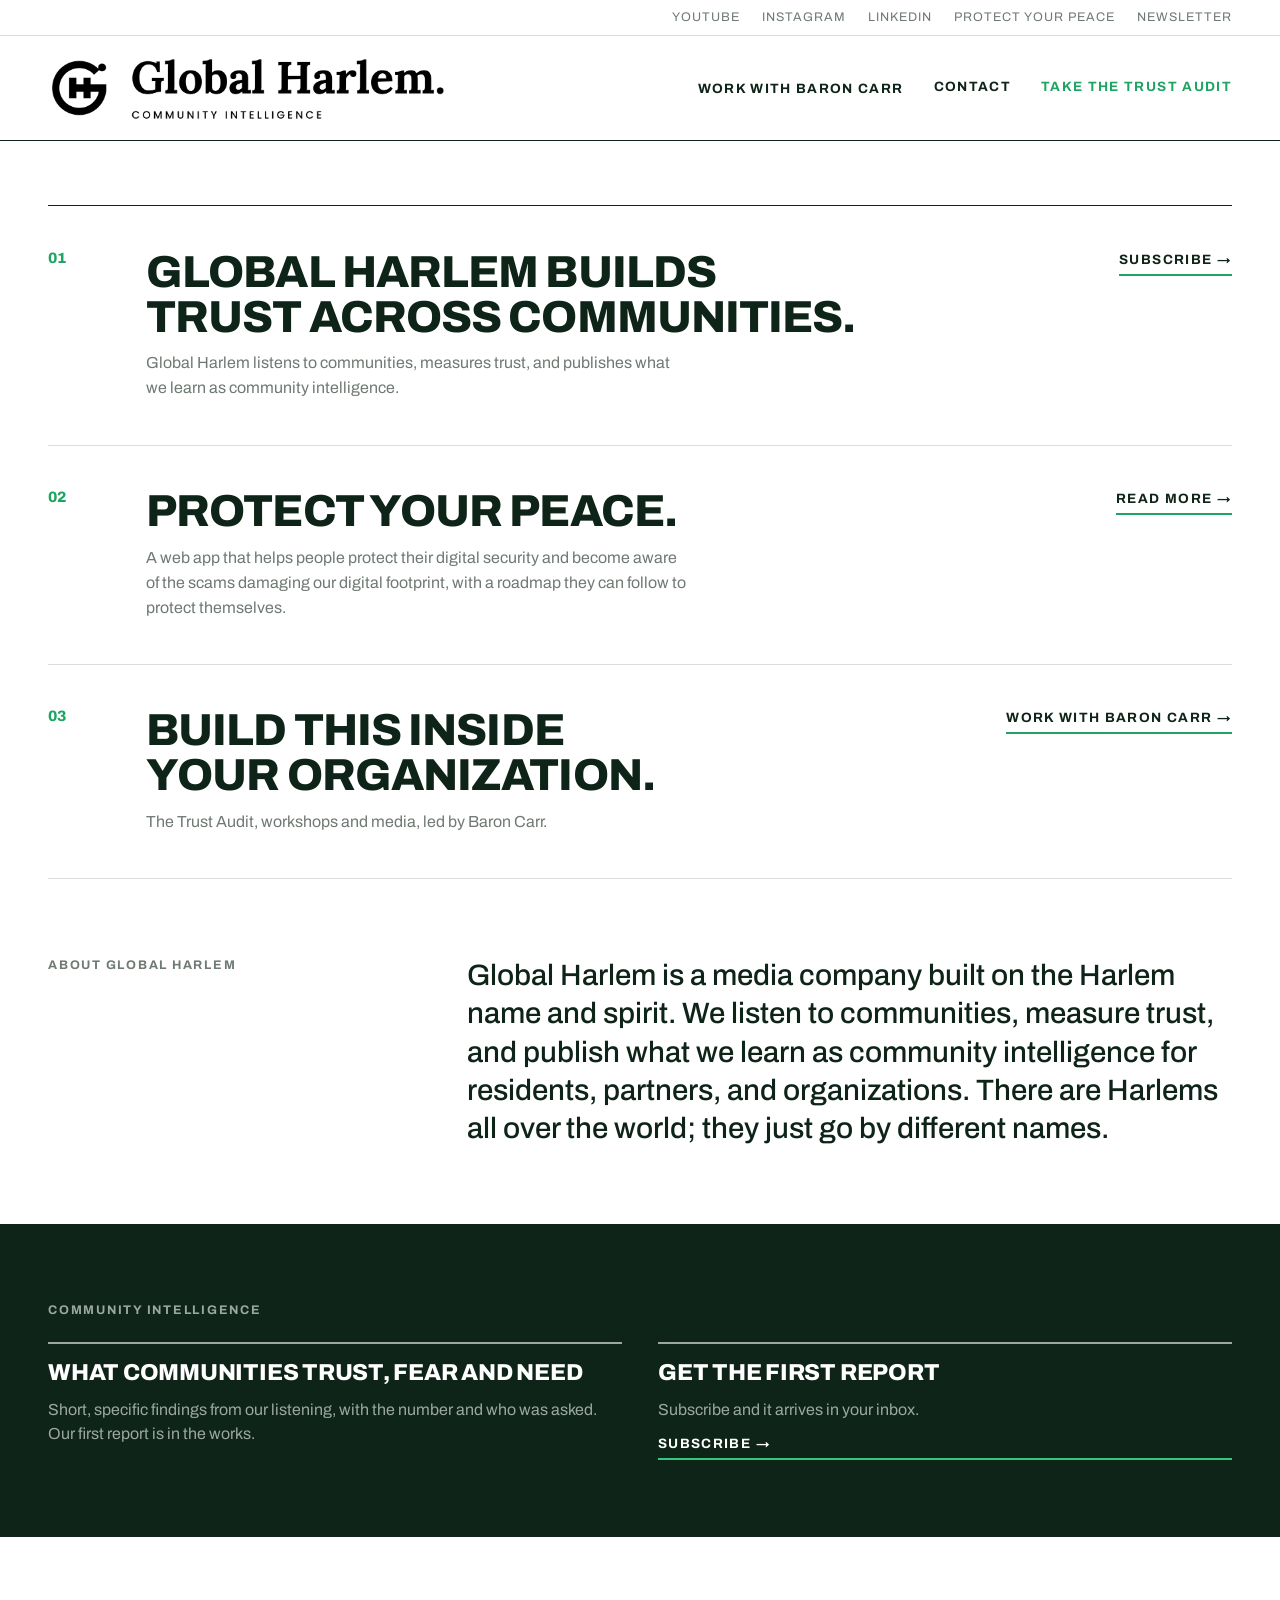
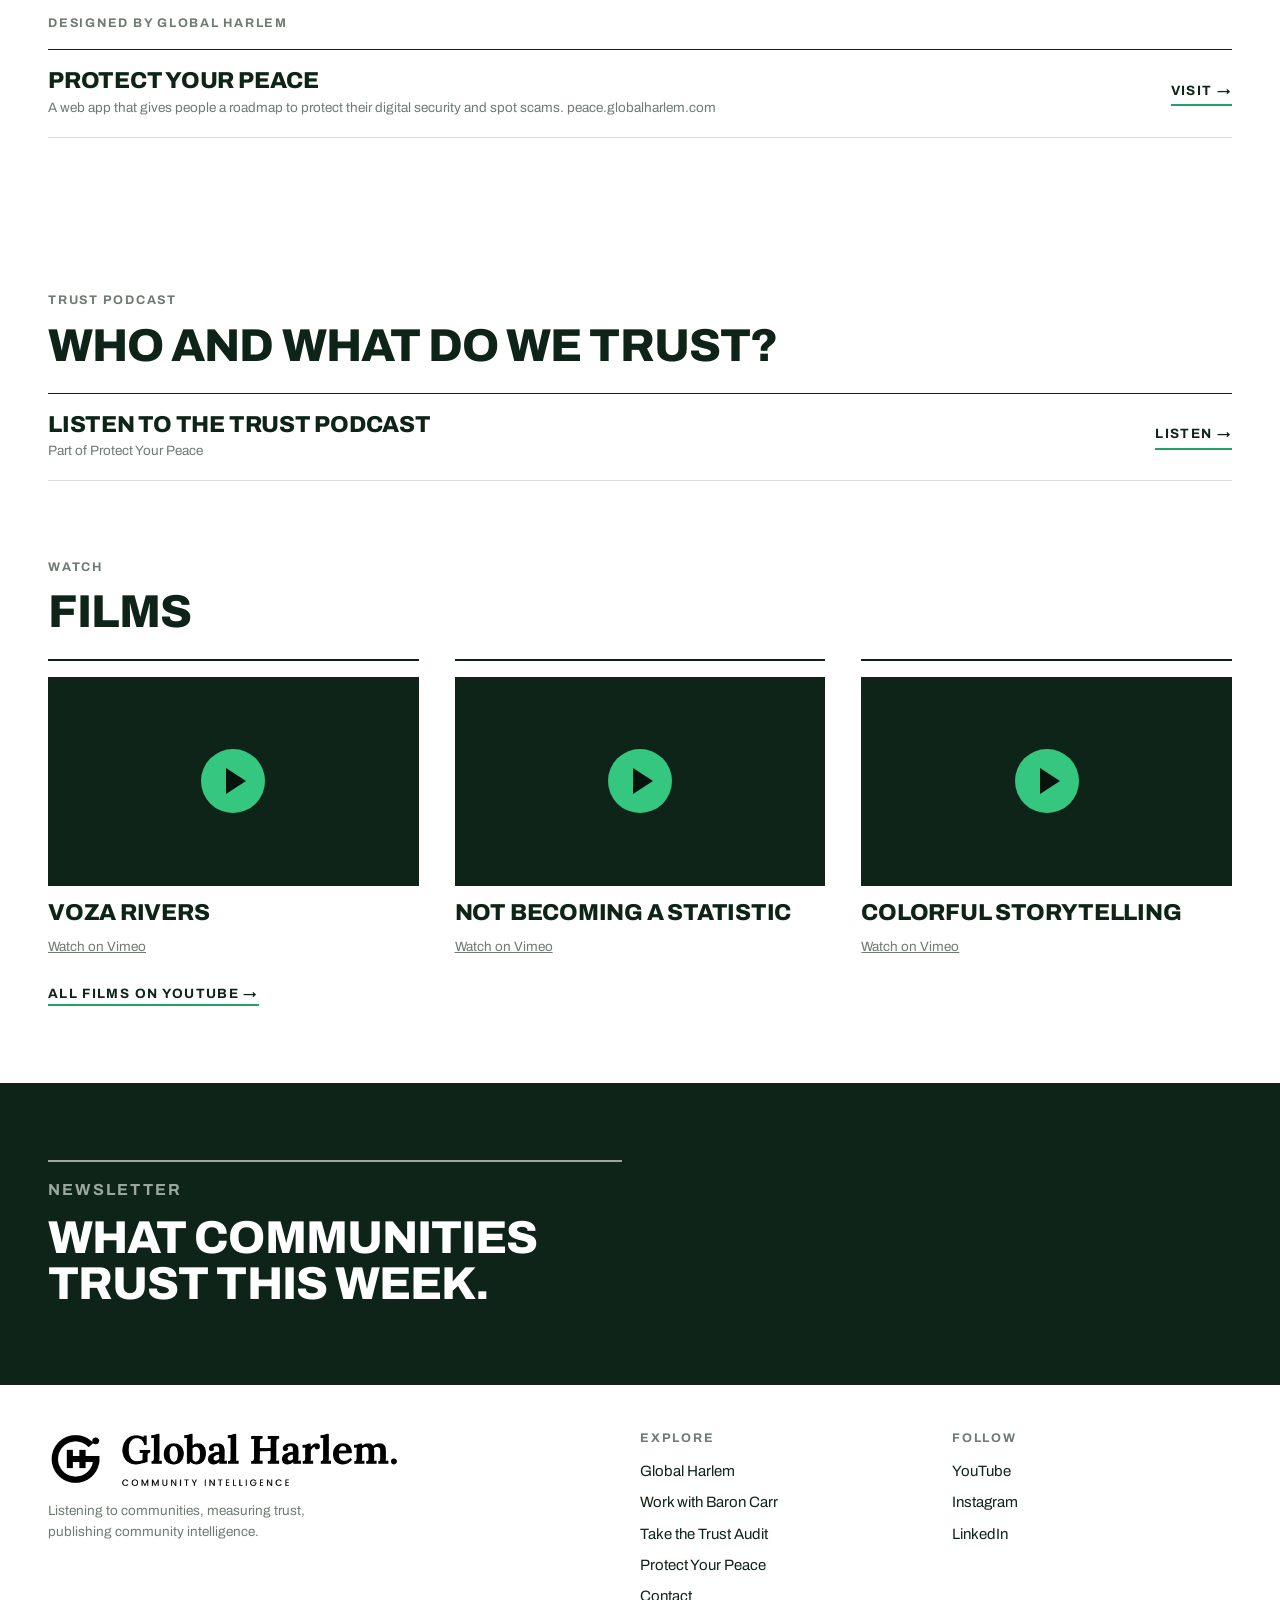
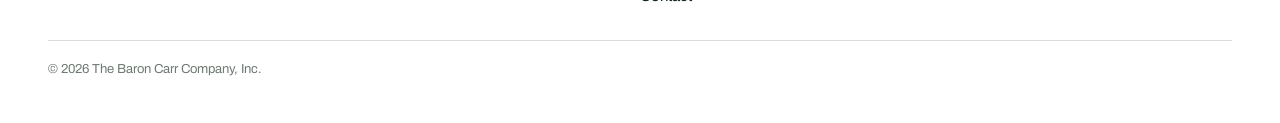
==== commit dc1a78d0: "Add files via upload" ====
--- a/index.html
+++ b/index.html
@@ -4,12 +4,12 @@
 <meta charset="utf-8">
 <meta name="viewport" content="width=device-width,initial-scale=1,viewport-fit=cover">
 <title>Global Harlem | A media company building trust across communities</title>
-<meta name="description" content="Global Harlem is a name and a DNA: a media company that listens to communities, measures trust and publishes what it learns.">
+<meta name="description" content="Global Harlem listens to communities, measures trust, and publishes what we learn as community intelligence.">
 <link rel="canonical" href="https://globalharlem.com/">
 <meta property="og:type" content="website">
 <meta property="og:site_name" content="Global Harlem">
 <meta property="og:title" content="Global Harlem | A media company building trust across communities">
-<meta property="og:description" content="Global Harlem is a name and a DNA: a media company that listens to communities, measures trust and publishes what it learns.">
+<meta property="og:description" content="Global Harlem listens to communities, measures trust, and publishes what we learn as community intelligence.">
 <meta property="og:url" content="https://globalharlem.com/">
 <meta property="og:image" content="https://globalharlem.com/og.png">
 <meta name="twitter:card" content="summary_large_image">
@@ -36,12 +36,12 @@
 
 <div class="w">
 <div class="rows" style="margin-top:clamp(28px,5vw,64px)">
-<div class="row big"><span class="n">01</span><div><h1 style="font-size:clamp(24px,3.5vw,50px)">Global Harlem builds trust across communities.</h1><p>A media company and a DNA: reporting, listening and publishing community intelligence on what communities trust, fear and need.</p></div><a class="read" href="#newsletter">Subscribe</a></div>
-<div class="row big"><span class="n">02</span><div><h2>Protect Your Peace: what we have built with the Greater Harlem Chamber of Commerce and Harlem Arts Alliance.</h2><p>The Trust podcast, a scam-awareness pop-up booth and a checklist for residents.</p></div><a class="read" href="https://peace.globalharlem.com" rel="noopener">Read more</a></div>
+<div class="row big"><span class="n">01</span><div><h1 style="font-size:clamp(24px,3.5vw,50px)">Global Harlem builds trust across communities.</h1><p>Global Harlem listens to communities, measures trust, and publishes what we learn as community intelligence.</p></div><a class="read" href="#newsletter">Subscribe</a></div>
+<div class="row big"><span class="n">02</span><div><h2>Protect Your Peace.</h2><p>A web app that helps people protect their digital security and become aware of the scams damaging our digital footprint, with a roadmap they can follow to protect themselves.</p></div><a class="read" href="https://peace.globalharlem.com" rel="noopener">Read more</a></div>
 <div class="row big"><span class="n">03</span><div><h2>Build this inside your organization.</h2><p>The Trust Audit, workshops and media, led by Baron Carr.</p></div><a class="read" href="/baron-carr">Work with Baron Carr</a></div>
 </div></div>
 
-<div class="w"><div class="intro"><div><p class="label">About Global Harlem</p></div><div><p class="lg">Global Harlem is a name and a DNA, and there are many Harlems in the world. We are a media company that listens to communities, measures trust and publishes what we learn as community intelligence for residents, partners and organizations.</p></div></div></div>
+<div class="w"><div class="intro"><div><p class="label">About Global Harlem</p></div><div><p class="lg">Global Harlem is a media company built on the Harlem name and spirit. We listen to communities, measure trust, and publish what we learn as community intelligence for residents, partners, and organizations. There are Harlems all over the world; they just go by different names.</p></div></div></div>
 
 <div class="band"><div class="w sec">
 <p class="label">Community intelligence</p>
@@ -51,7 +51,7 @@
 </div></div></div>
 
 <div class="w sec"><p class="label">Designed by Global Harlem</p>
-<div class="list" style="margin-top:16px"><a class="item" href="https://peace.globalharlem.com" rel="noopener"><div><h3>Protect Your Peace</h3><small>A scam-awareness program for residents: the Trust podcast, a pop-up booth and a checklist. peace.globalharlem.com</small></div><span class="read">Visit</span></a></div></div>
+<div class="list" style="margin-top:16px"><a class="item" href="https://peace.globalharlem.com" rel="noopener"><div><h3>Protect Your Peace</h3><small>A web app that gives people a roadmap to protect their digital security and spot scams. peace.globalharlem.com</small></div><span class="read">Visit</span></a></div></div>
 
 <div class="w sec"><p class="label">Trust podcast</p><h2 style="margin:12px 0 24px">Who and what do we trust?</h2>
 <div class="list"><a class="item" href="https://peace.globalharlem.com" rel="noopener"><div><h3>Listen to the Trust podcast</h3><small>Part of Protect Your Peace</small></div><span class="read">Listen</span></a></div></div>
@@ -64,7 +64,7 @@
 <div class="bh"><script async src="https://subscribe-forms.beehiiv.com/v3/loader.js" data-beehiiv-form="ef1c77d2-76b0-4228-8984-4412e30f3cf8"></script></div></div></div></div>
 </main>
 <footer><div class="w">
-<div><a class="logo" href="/" aria-label="Global Harlem, home"><picture><source srcset="/logo-white.png" media="(prefers-color-scheme:dark)"><img src="/logo-black.png" alt="Global Harlem. Community Intelligence" width="1200" height="205"></picture></a><p class="note" style="margin-top:12px;max-width:34ch">A media company building trust across communities.</p></div>
+<div><a class="logo" href="/" aria-label="Global Harlem, home"><picture><source srcset="/logo-white.png" media="(prefers-color-scheme:dark)"><img src="/logo-black.png" alt="Global Harlem. Community Intelligence" width="1200" height="205"></picture></a><p class="note" style="margin-top:12px;max-width:34ch">Listening to communities, measuring trust, publishing community intelligence.</p></div>
 <div><p class="label">Explore</p><ul><li><a href="/">Global Harlem</a></li><li><a href="/baron-carr">Work with Baron Carr</a></li><li><a href="/take-audit">Take the Trust Audit</a></li><li><a href="https://peace.globalharlem.com" rel="noopener">Protect Your Peace</a></li><li><a href="/contact">Contact</a></li></ul></div>
 <div><p class="label">Follow</p><ul><li><a href="https://www.youtube.com/@GlobalHarlem" rel="noopener">YouTube</a></li><li><a href="https://www.instagram.com/globalharlem" rel="noopener">Instagram</a></li><li><a href="https://www.linkedin.com/company/globalharlem" rel="noopener">LinkedIn</a></li></ul></div>
 <!-- FISCAL SPONSOR: once the agreement is signed, add the sponsor's required credit line here, e.g. "Global Harlem is a project of [sponsor name]." Do not use the word "nonprofit" or add a Donate button before then. -->
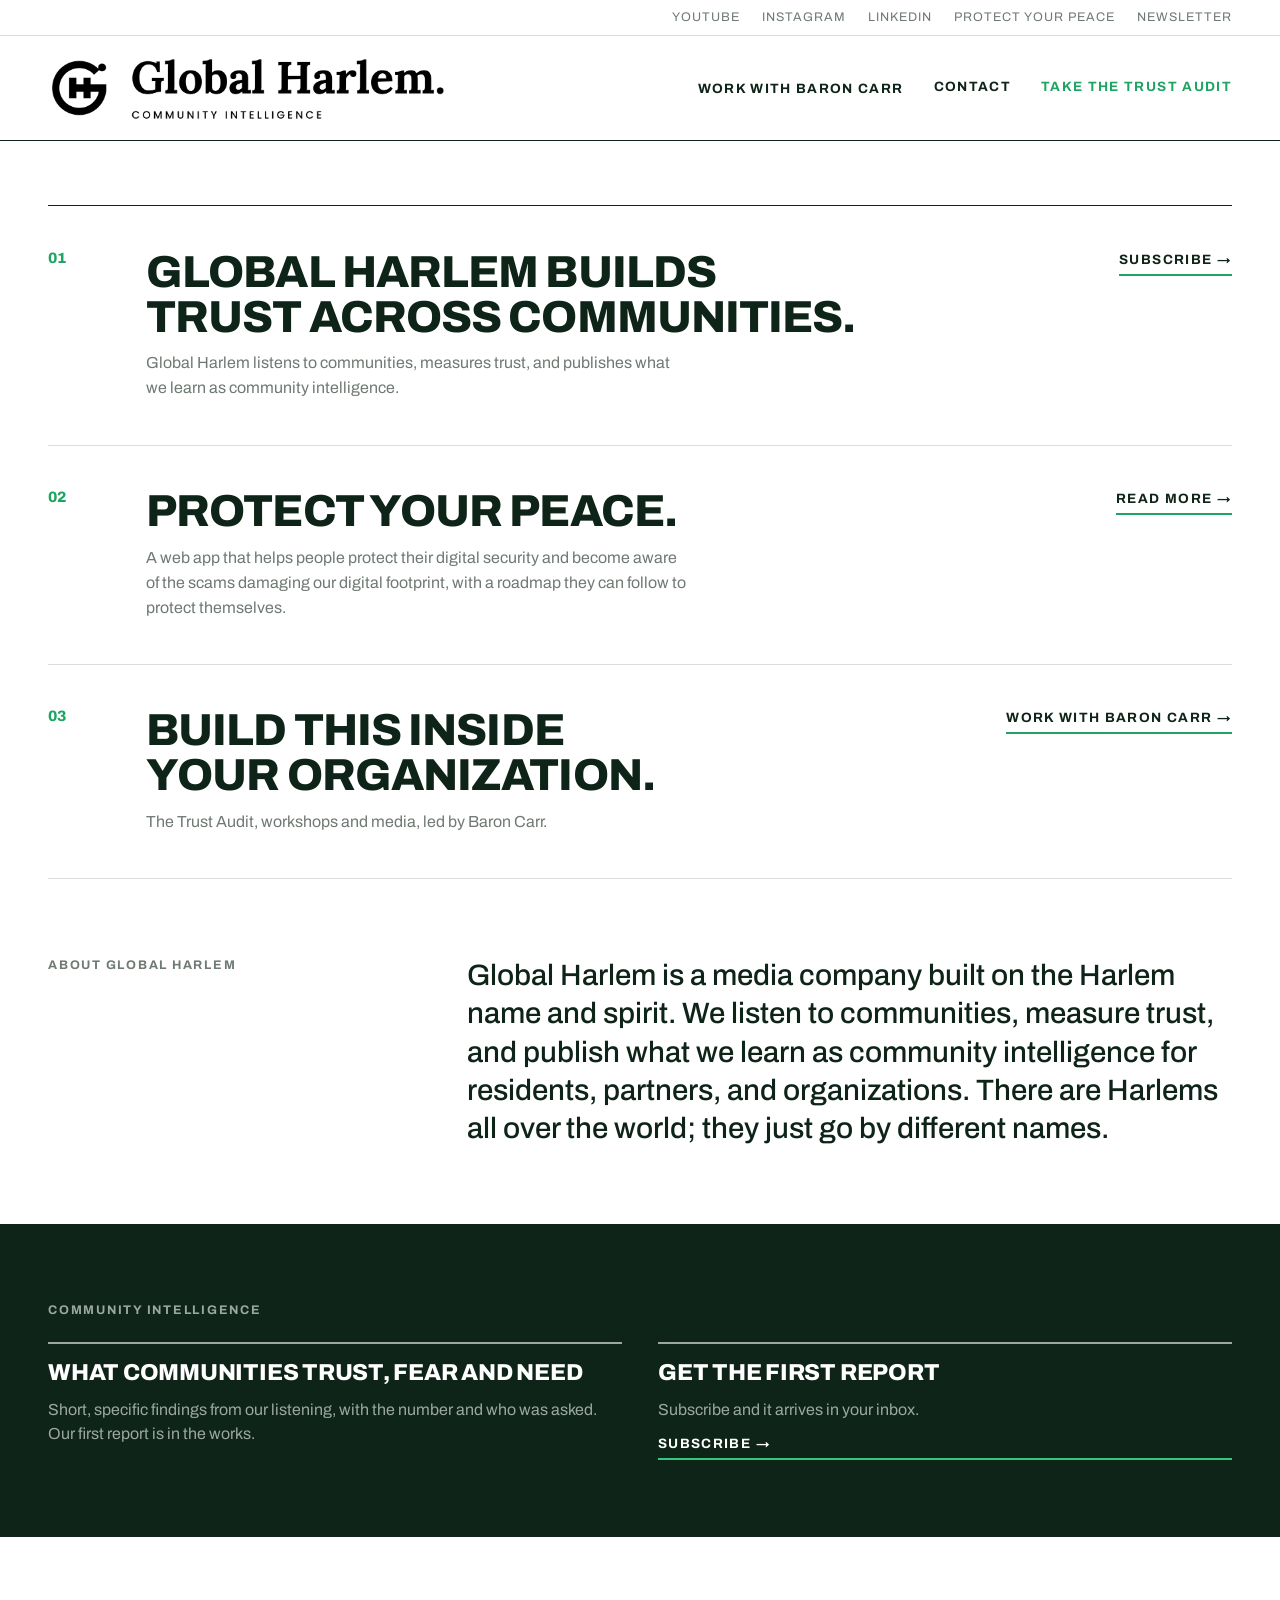
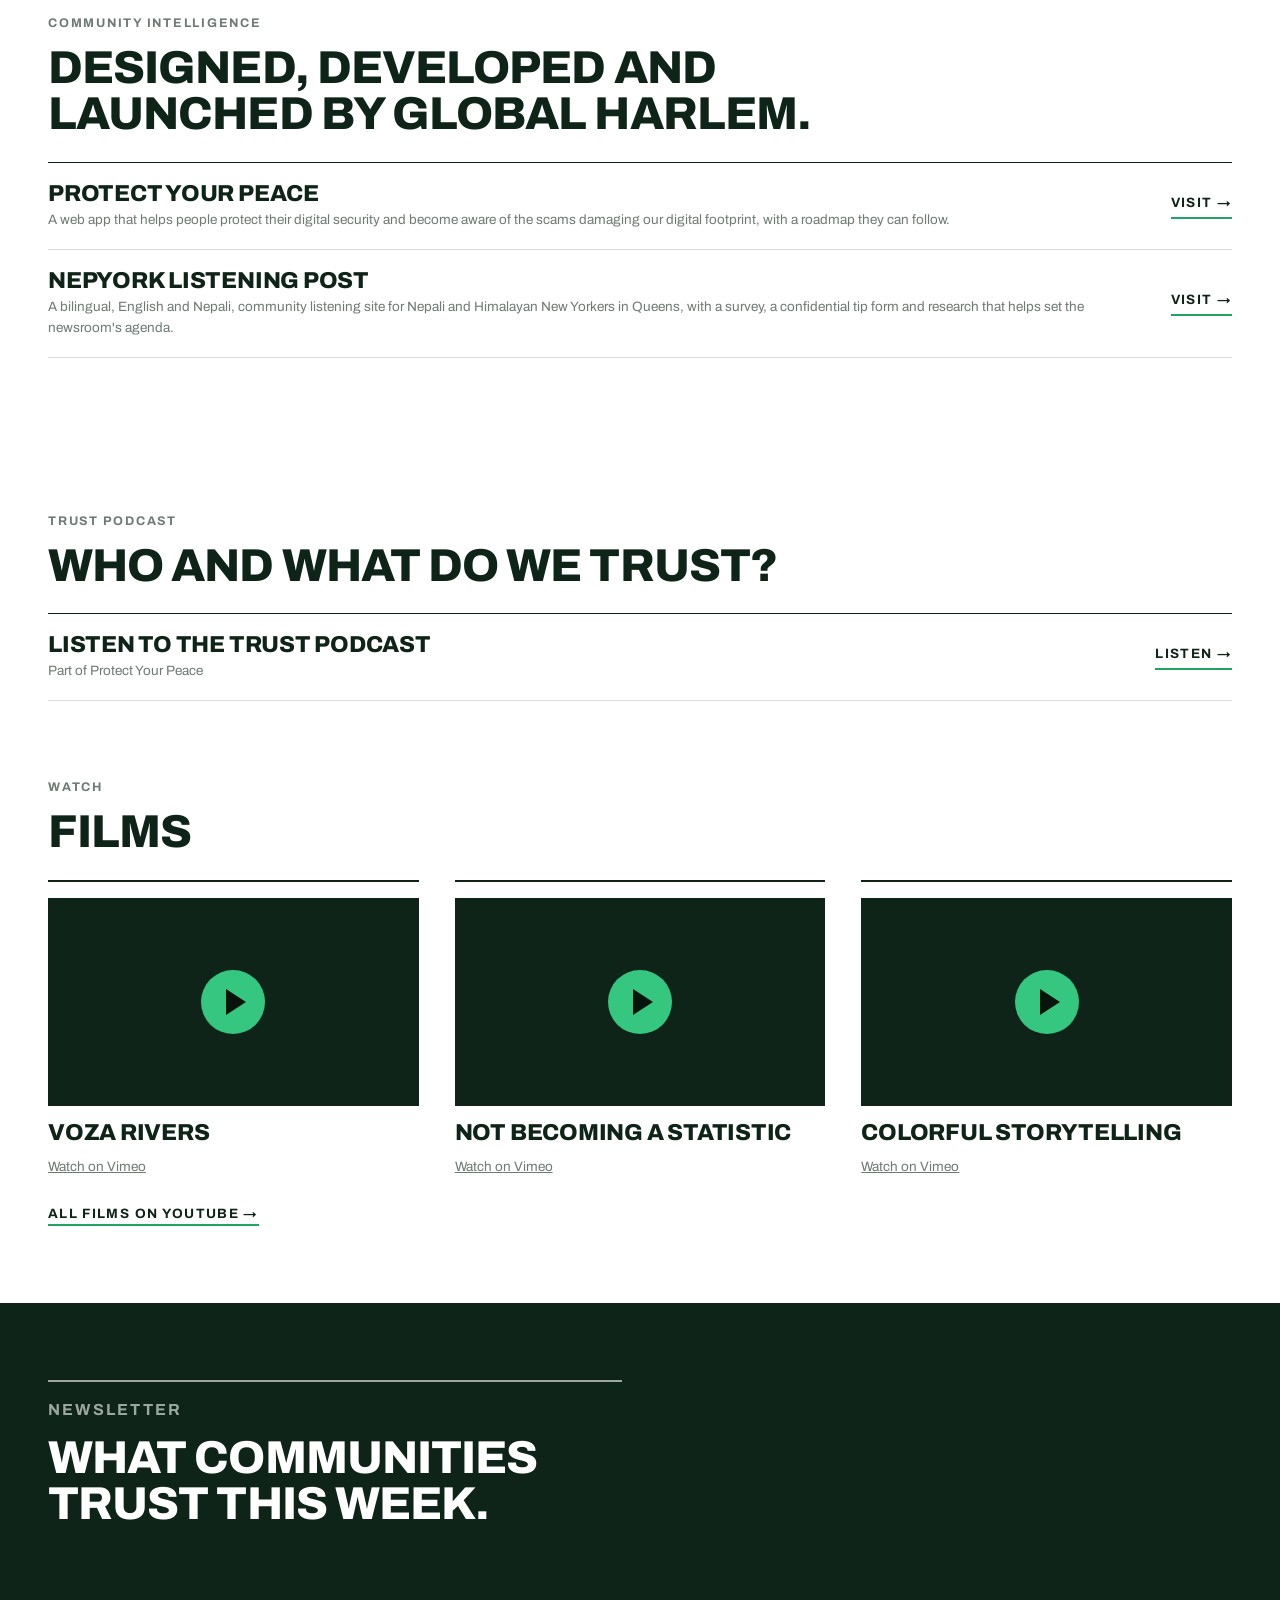
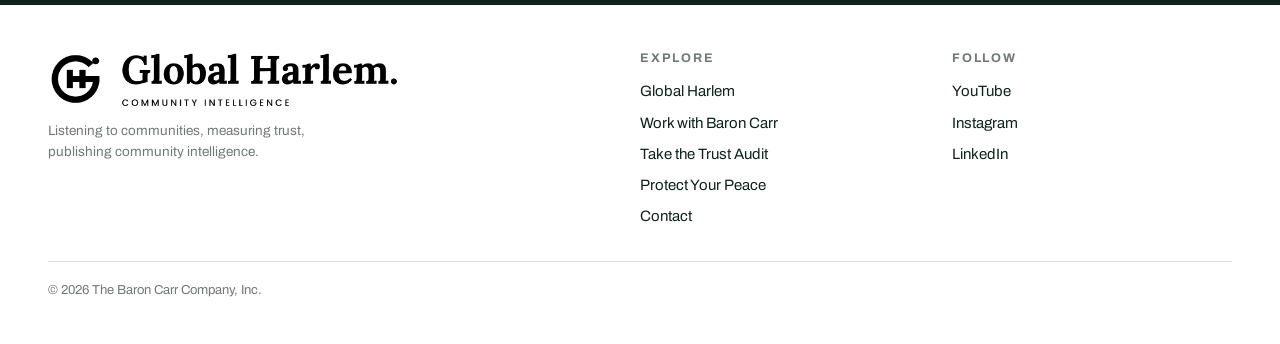
==== commit 75b1b9cd: "Add files via upload" ====
--- a/index.html
+++ b/index.html
@@ -50,8 +50,11 @@
 <div style="border-color:#9AA8A0"><h3>Get the first report</h3><p style="color:#9AA8A0">Subscribe and it arrives in your inbox.</p><a class="read" href="#newsletter">Subscribe</a></div>
 </div></div></div>
 
-<div class="w sec"><p class="label">Designed by Global Harlem</p>
-<div class="list" style="margin-top:16px"><a class="item" href="https://peace.globalharlem.com" rel="noopener"><div><h3>Protect Your Peace</h3><small>A web app that gives people a roadmap to protect their digital security and spot scams. peace.globalharlem.com</small></div><span class="read">Visit</span></a></div></div>
+<div class="w sec"><p class="label">Community Intelligence</p><h2 style="margin:12px 0 24px">Designed, developed and launched by Global Harlem.</h2>
+<div class="list">
+<a class="item" href="https://peace.globalharlem.com" rel="noopener"><div><h3>Protect Your Peace</h3><small>A web app that helps people protect their digital security and become aware of the scams damaging our digital footprint, with a roadmap they can follow.</small></div><span class="read">Visit</span></a>
+<a class="item" href="https://baroncarr84-source.github.io/nepyork-listening-post/" rel="noopener"><div><h3>NepYork Listening Post</h3><small>A bilingual, English and Nepali, community listening site for Nepali and Himalayan New Yorkers in Queens, with a survey, a confidential tip form and research that helps set the newsroom's agenda.</small></div><span class="read">Visit</span></a>
+</div></div>
 
 <div class="w sec"><p class="label">Trust podcast</p><h2 style="margin:12px 0 24px">Who and what do we trust?</h2>
 <div class="list"><a class="item" href="https://peace.globalharlem.com" rel="noopener"><div><h3>Listen to the Trust podcast</h3><small>Part of Protect Your Peace</small></div><span class="read">Listen</span></a></div></div>
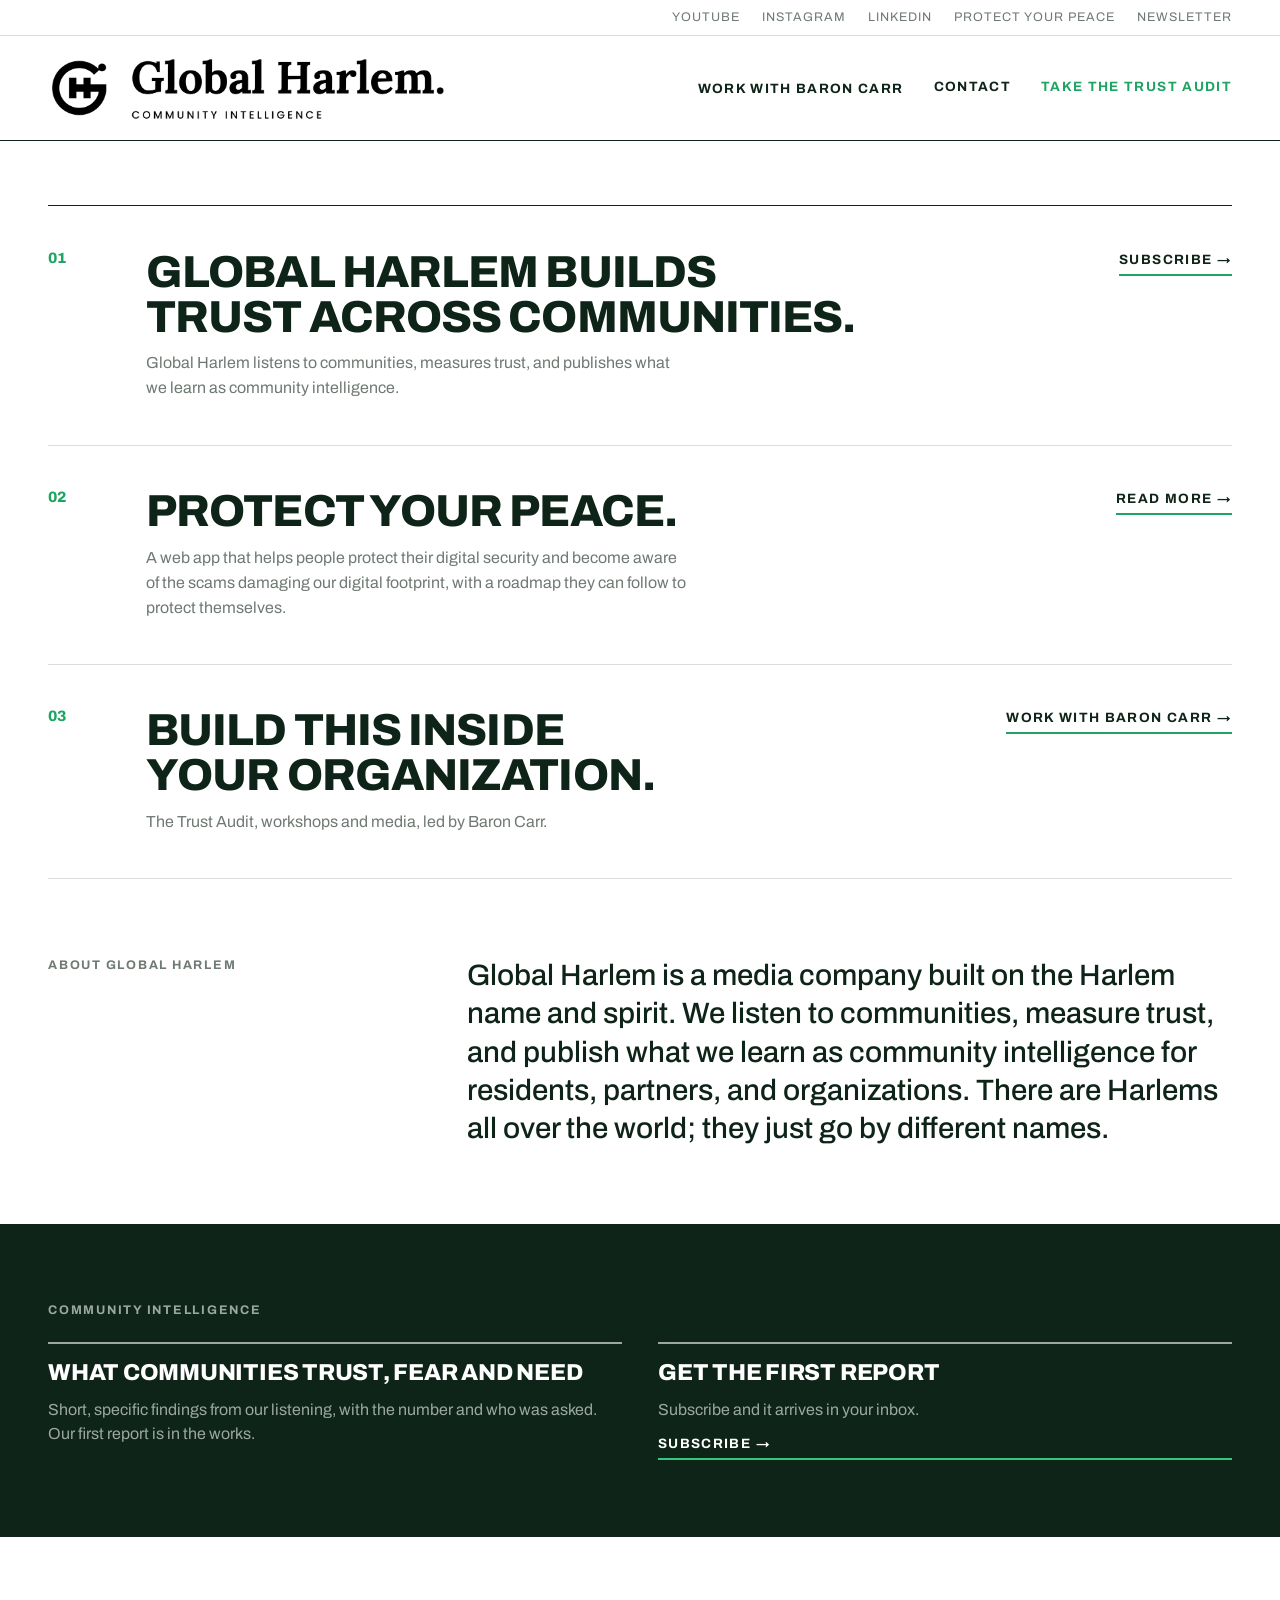
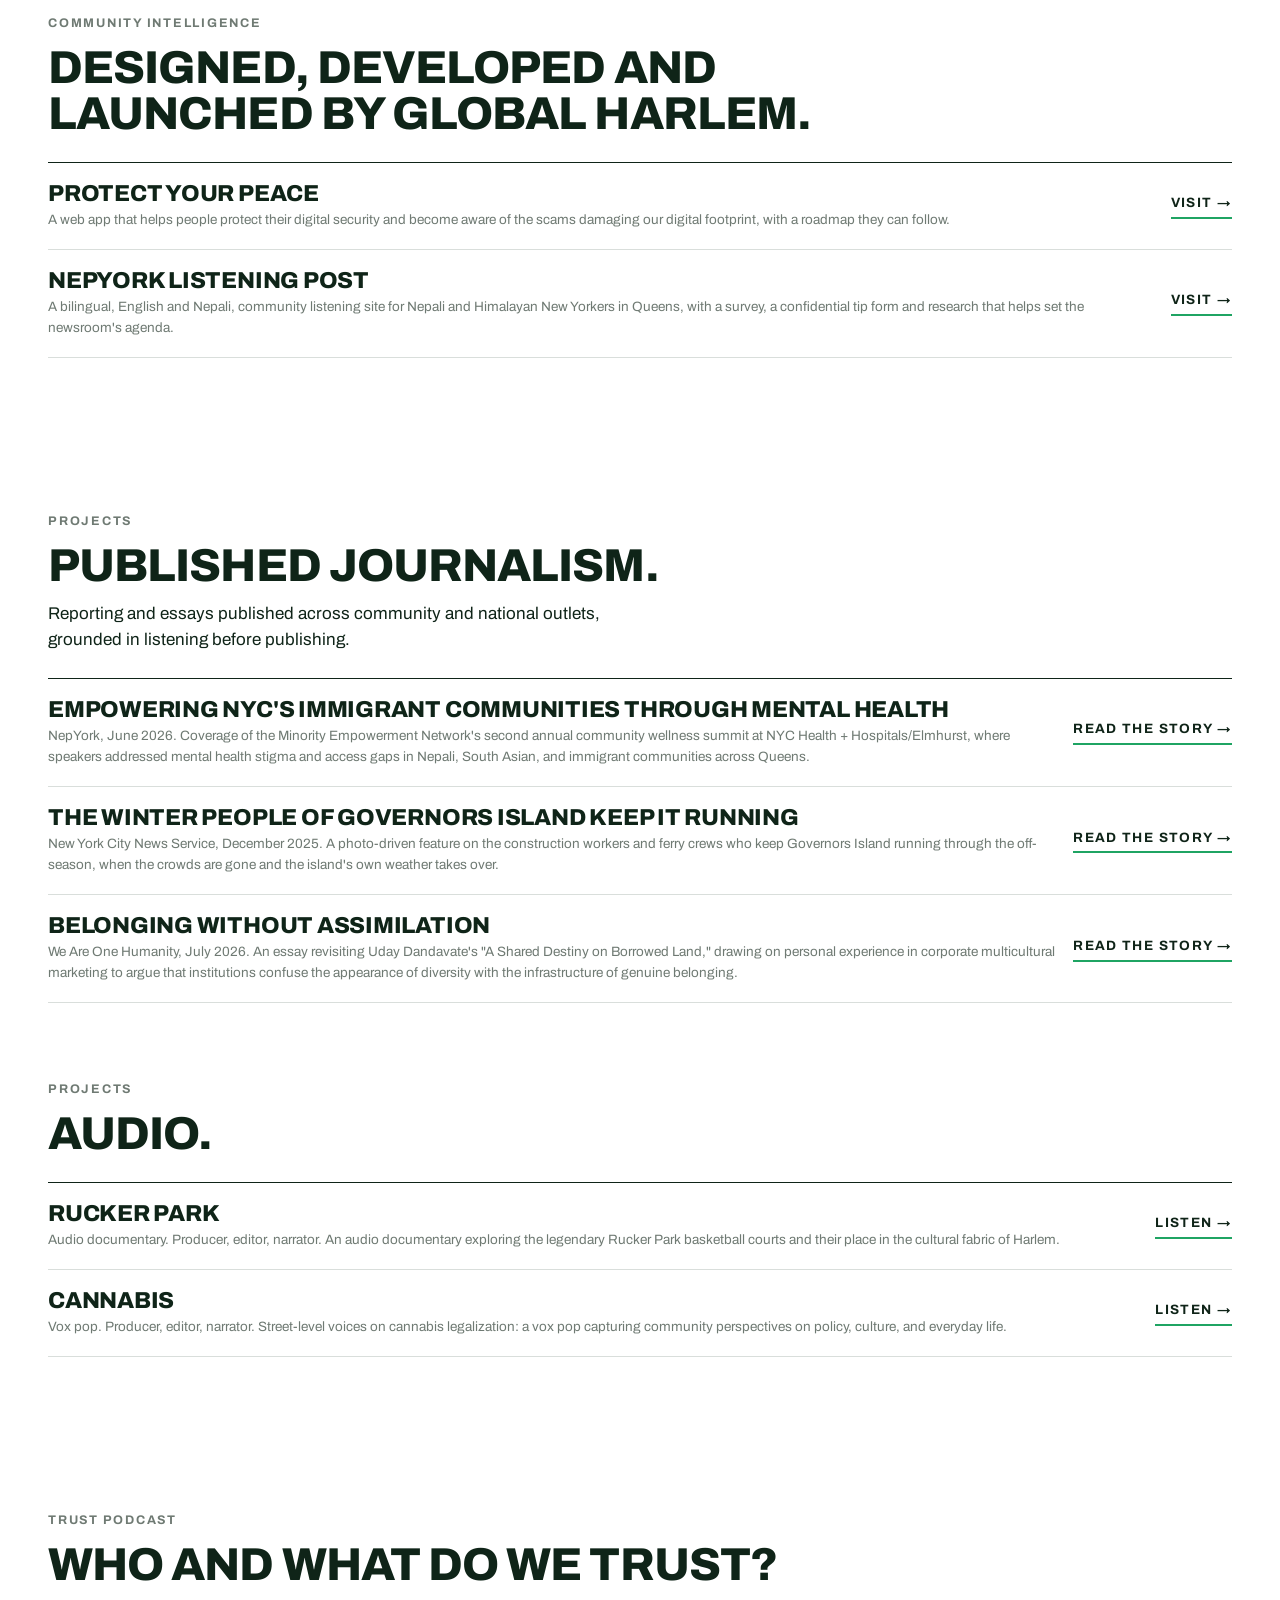
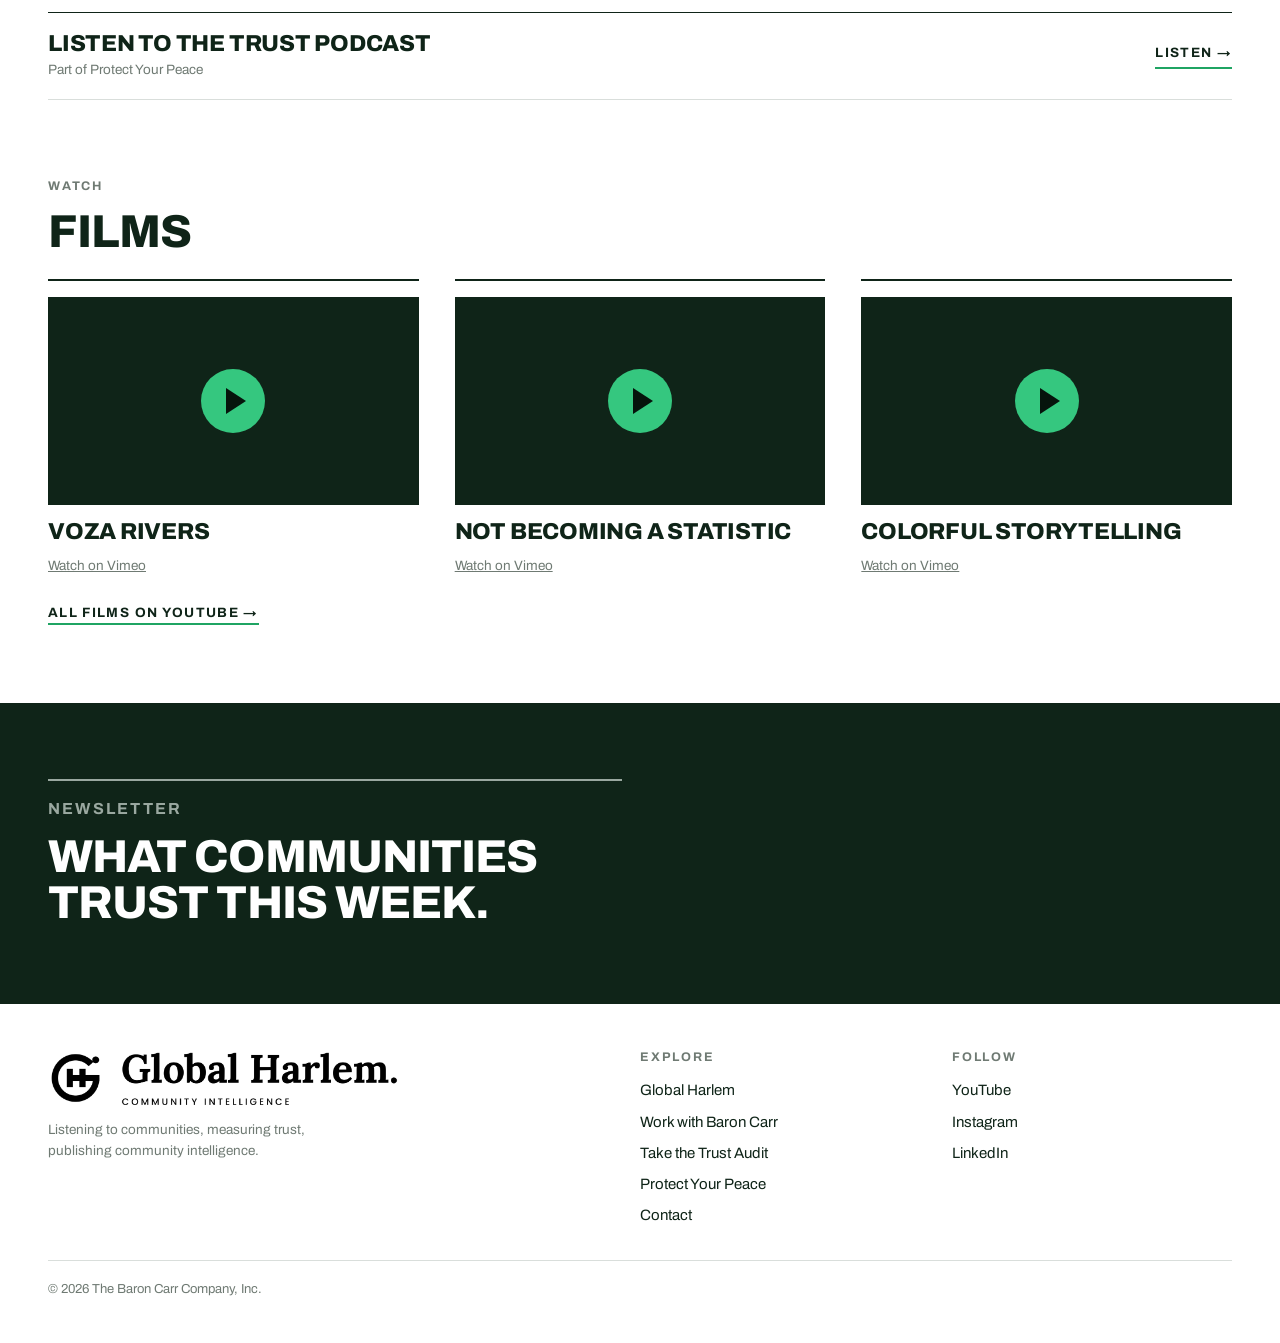
==== commit 0cb49615: "Add files via upload" ====
--- a/index.html
+++ b/index.html
@@ -56,6 +56,20 @@
 <a class="item" href="https://baroncarr84-source.github.io/nepyork-listening-post/" rel="noopener"><div><h3>NepYork Listening Post</h3><small>A bilingual, English and Nepali, community listening site for Nepali and Himalayan New Yorkers in Queens, with a survey, a confidential tip form and research that helps set the newsroom's agenda.</small></div><span class="read">Visit</span></a>
 </div></div>
 
+<div class="w sec"><p class="label">Projects</p><h2 style="margin:12px 0 12px">Published journalism.</h2>
+<p style="max-width:56ch;margin:0 0 24px">Reporting and essays published across community and national outlets, grounded in listening before publishing.</p>
+<div class="list">
+<a class="item" href="https://nepyork.com/2026/06/10/empowering-nycs-immigrant-communities-through-mental-health/" rel="noopener"><div><h3>Empowering NYC's Immigrant Communities Through Mental Health</h3><small>NepYork, June 2026. Coverage of the Minority Empowerment Network's second annual community wellness summit at NYC Health + Hospitals/Elmhurst, where speakers addressed mental health stigma and access gaps in Nepali, South Asian, and immigrant communities across Queens.</small></div><span class="read">Read the story</span></a>
+<a class="item" href="https://www.nycitynewsservice.com/2025/12/22/the-winter-people-of-governors-island-keep-it-running/" rel="noopener"><div><h3>The Winter People of Governors Island Keep it Running</h3><small>New York City News Service, December 2025. A photo-driven feature on the construction workers and ferry crews who keep Governors Island running through the off-season, when the crowds are gone and the island's own weather takes over.</small></div><span class="read">Read the story</span></a>
+<a class="item" href="https://www.weareonehumanity.org/belonging-without-assimilation/" rel="noopener"><div><h3>Belonging Without Assimilation</h3><small>We Are One Humanity, July 2026. An essay revisiting Uday Dandavate's "A Shared Destiny on Borrowed Land," drawing on personal experience in corporate multicultural marketing to argue that institutions confuse the appearance of diversity with the infrastructure of genuine belonging.</small></div><span class="read">Read the story</span></a>
+</div></div>
+
+<div class="w" style="padding-bottom:clamp(40px,6vw,80px)"><p class="label">Projects</p><h2 style="margin:12px 0 24px">Audio.</h2>
+<div class="list">
+<a class="item" href="https://share.descript.com/view/d6F0Bq8nExQ" rel="noopener"><div><h3>Rucker Park</h3><small>Audio documentary. Producer, editor, narrator. An audio documentary exploring the legendary Rucker Park basketball courts and their place in the cultural fabric of Harlem.</small></div><span class="read">Listen</span></a>
+<a class="item" href="https://share.descript.com/view/UeBpeu12R2x" rel="noopener"><div><h3>Cannabis</h3><small>Vox pop. Producer, editor, narrator. Street-level voices on cannabis legalization: a vox pop capturing community perspectives on policy, culture, and everyday life.</small></div><span class="read">Listen</span></a>
+</div></div>
+
 <div class="w sec"><p class="label">Trust podcast</p><h2 style="margin:12px 0 24px">Who and what do we trust?</h2>
 <div class="list"><a class="item" href="https://peace.globalharlem.com" rel="noopener"><div><h3>Listen to the Trust podcast</h3><small>Part of Protect Your Peace</small></div><span class="read">Listen</span></a></div></div>
 
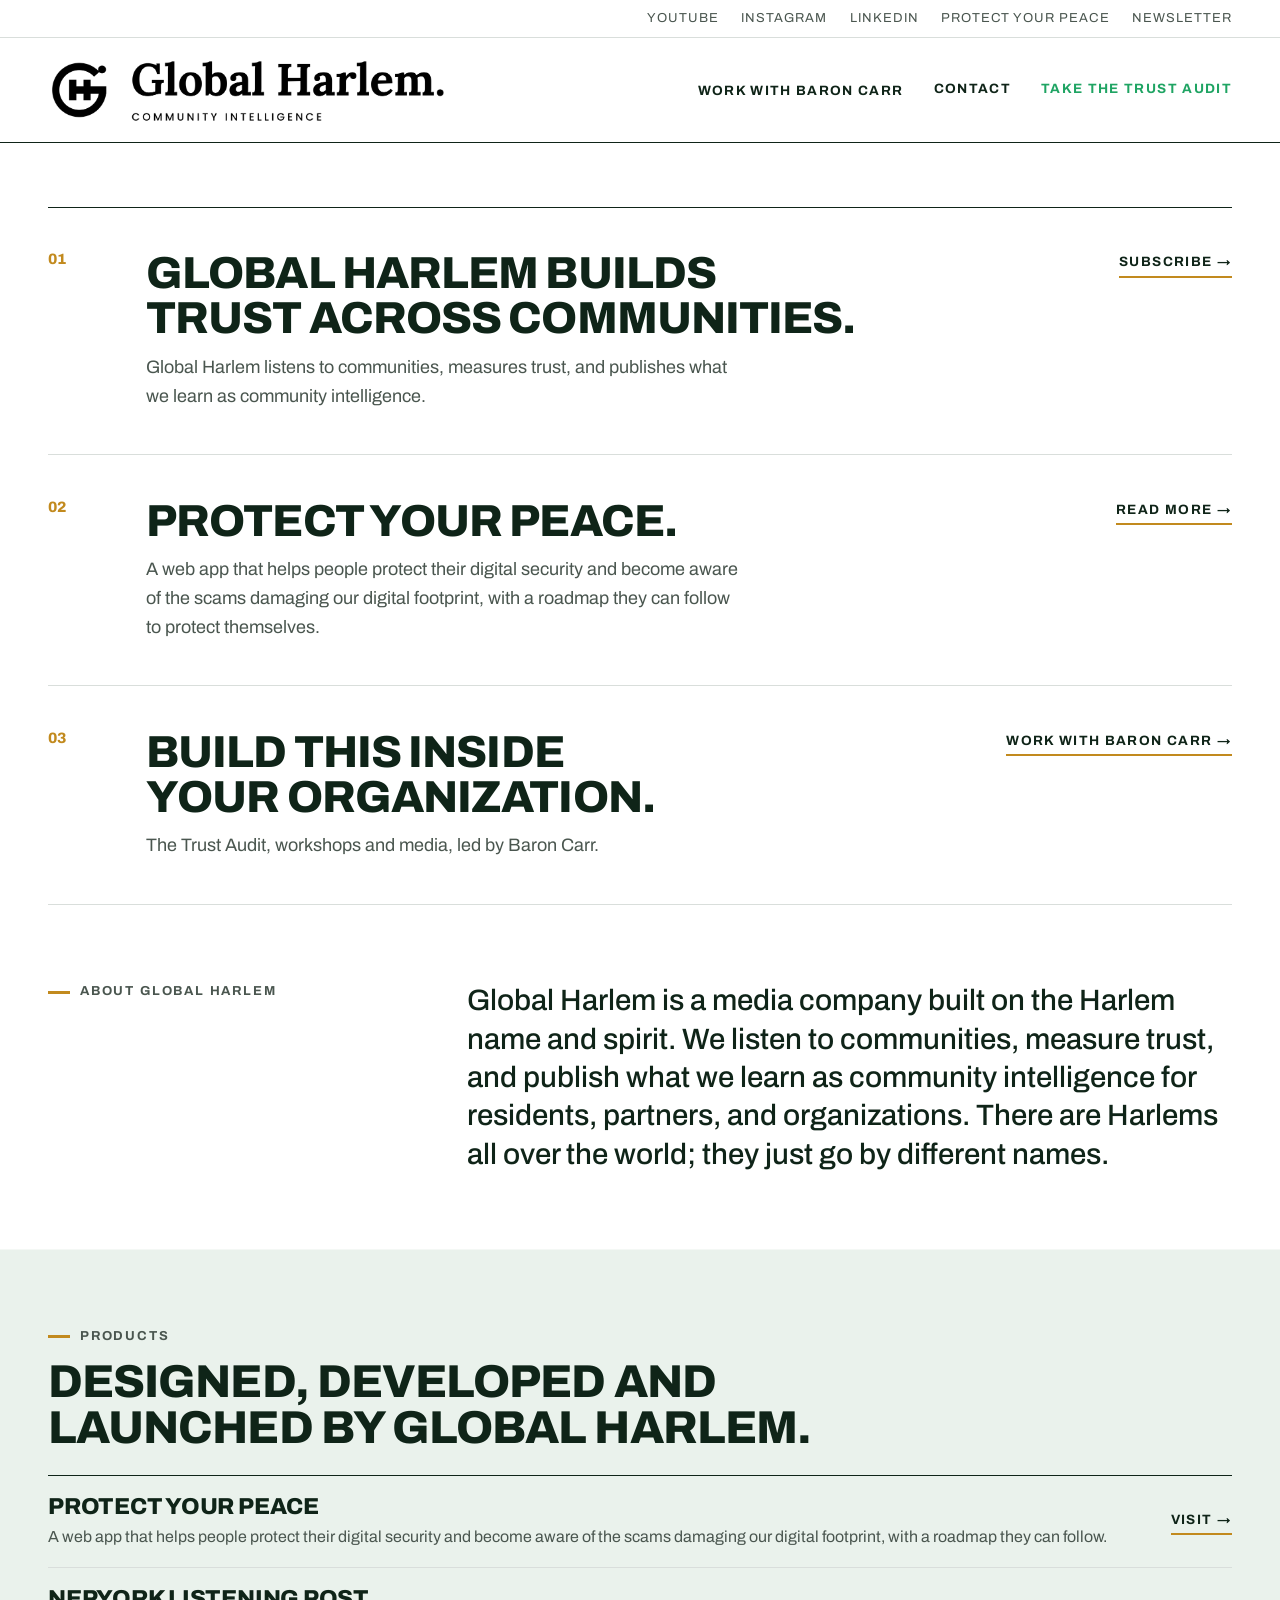
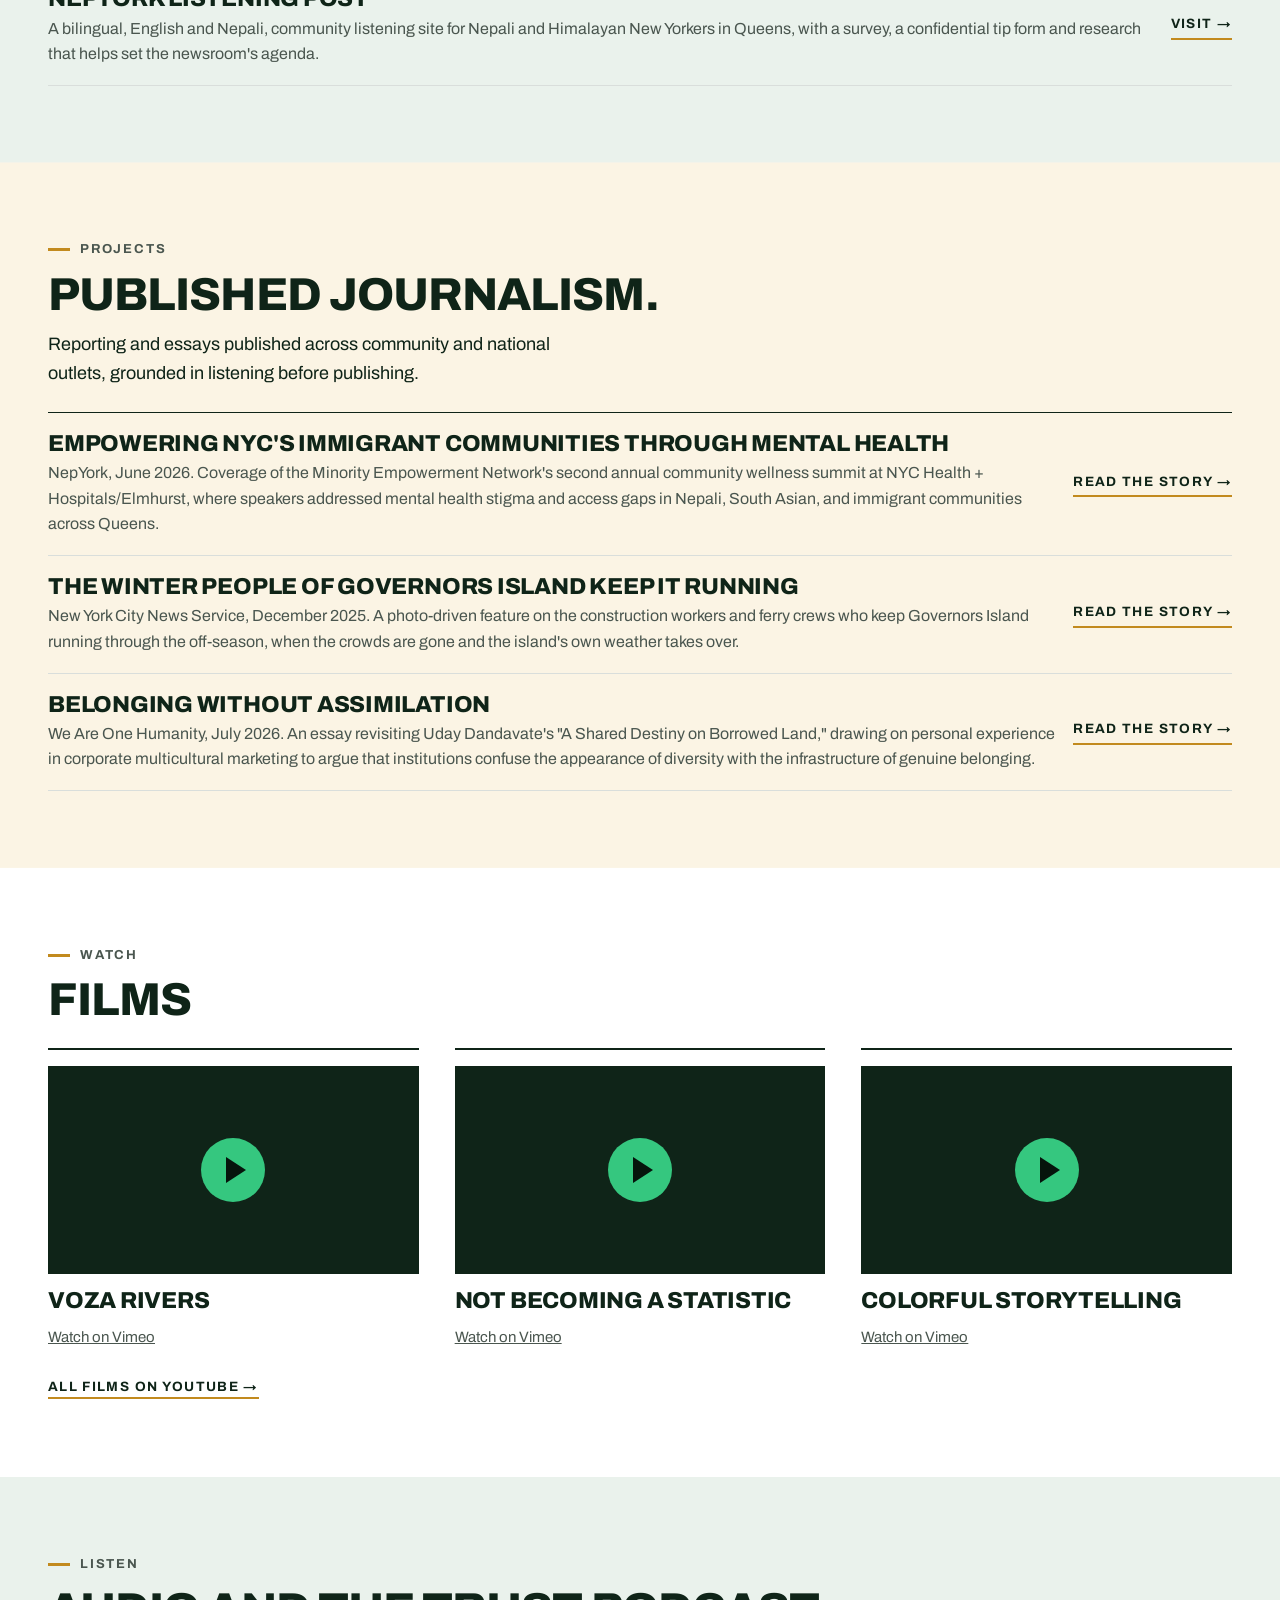
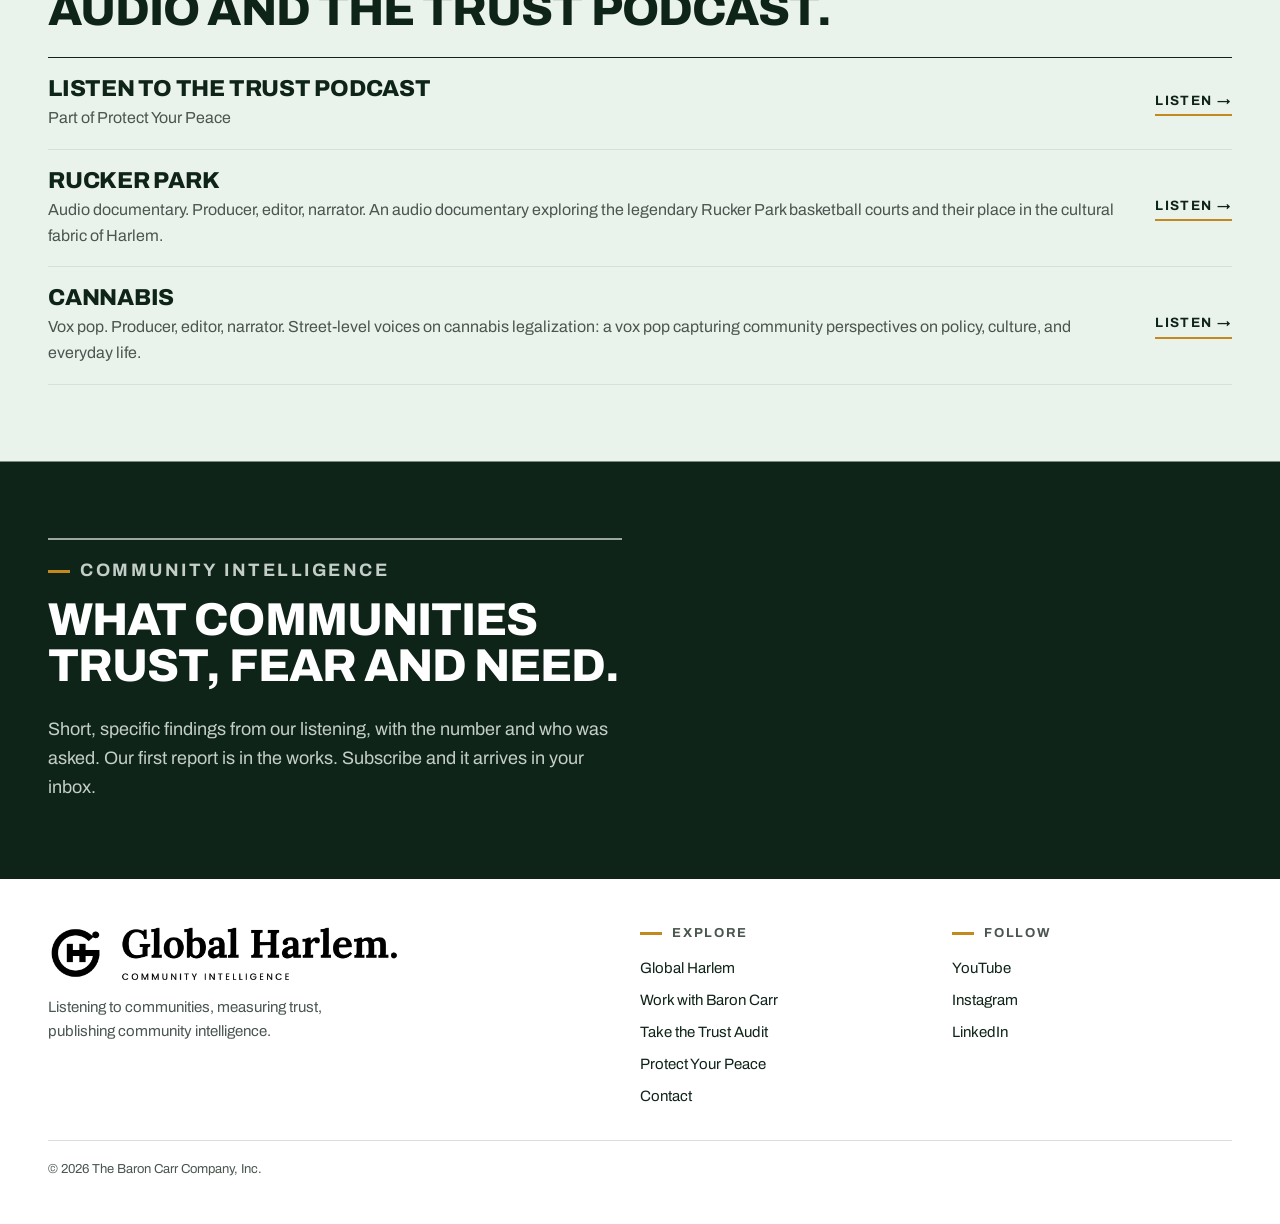
==== commit 14d20e5d: "Add files via upload" ====
--- a/index.html
+++ b/index.html
@@ -17,7 +17,7 @@
 <link rel="apple-touch-icon" href="/apple-touch-icon.png">
 <link rel="preconnect" href="https://fonts.googleapis.com">
 <link rel="stylesheet" href="https://fonts.googleapis.com/css2?family=Archivo:wght@400;500;700;800&display=swap">
-<link rel="stylesheet" href="/style.css?v=2">
+<link rel="stylesheet" href="/style.css?v=4">
 <script>window.va=window.va||function(){(window.vaq=window.vaq||[]).push(arguments);};</script>
 <script defer src="/_vercel/insights/script.js"></script>
 </head>
@@ -43,20 +43,13 @@
 
 <div class="w"><div class="intro"><div><p class="label">About Global Harlem</p></div><div><p class="lg">Global Harlem is a media company built on the Harlem name and spirit. We listen to communities, measure trust, and publish what we learn as community intelligence for residents, partners, and organizations. There are Harlems all over the world; they just go by different names.</p></div></div></div>
 
-<div class="band"><div class="w sec">
-<p class="label">Community intelligence</p>
-<div class="cols" style="margin-top:22px">
-<div style="border-color:#9AA8A0"><h3>What communities trust, fear and need</h3><p style="color:#9AA8A0">Short, specific findings from our listening, with the number and who was asked. Our first report is in the works.</p></div>
-<div style="border-color:#9AA8A0"><h3>Get the first report</h3><p style="color:#9AA8A0">Subscribe and it arrives in your inbox.</p><a class="read" href="#newsletter">Subscribe</a></div>
-</div></div></div>
-
-<div class="w sec"><p class="label">Community Intelligence</p><h2 style="margin:12px 0 24px">Designed, developed and launched by Global Harlem.</h2>
+<div class="w sec tint sage"><p class="label">Products</p><h2 style="margin:12px 0 24px">Designed, developed and launched by Global Harlem.</h2>
 <div class="list">
 <a class="item" href="https://peace.globalharlem.com" rel="noopener"><div><h3>Protect Your Peace</h3><small>A web app that helps people protect their digital security and become aware of the scams damaging our digital footprint, with a roadmap they can follow.</small></div><span class="read">Visit</span></a>
 <a class="item" href="https://baroncarr84-source.github.io/nepyork-listening-post/" rel="noopener"><div><h3>NepYork Listening Post</h3><small>A bilingual, English and Nepali, community listening site for Nepali and Himalayan New Yorkers in Queens, with a survey, a confidential tip form and research that helps set the newsroom's agenda.</small></div><span class="read">Visit</span></a>
 </div></div>
 
-<div class="w sec"><p class="label">Projects</p><h2 style="margin:12px 0 12px">Published journalism.</h2>
+<div class="w sec tint cream"><p class="label">Projects</p><h2 style="margin:12px 0 12px">Published journalism.</h2>
 <p style="max-width:56ch;margin:0 0 24px">Reporting and essays published across community and national outlets, grounded in listening before publishing.</p>
 <div class="list">
 <a class="item" href="https://nepyork.com/2026/06/10/empowering-nycs-immigrant-communities-through-mental-health/" rel="noopener"><div><h3>Empowering NYC's Immigrant Communities Through Mental Health</h3><small>NepYork, June 2026. Coverage of the Minority Empowerment Network's second annual community wellness summit at NYC Health + Hospitals/Elmhurst, where speakers addressed mental health stigma and access gaps in Nepali, South Asian, and immigrant communities across Queens.</small></div><span class="read">Read the story</span></a>
@@ -64,20 +57,17 @@
 <a class="item" href="https://www.weareonehumanity.org/belonging-without-assimilation/" rel="noopener"><div><h3>Belonging Without Assimilation</h3><small>We Are One Humanity, July 2026. An essay revisiting Uday Dandavate's "A Shared Destiny on Borrowed Land," drawing on personal experience in corporate multicultural marketing to argue that institutions confuse the appearance of diversity with the infrastructure of genuine belonging.</small></div><span class="read">Read the story</span></a>
 </div></div>
 
-<div class="w" style="padding-bottom:clamp(40px,6vw,80px)"><p class="label">Projects</p><h2 style="margin:12px 0 24px">Audio.</h2>
-<div class="list">
+<div class="w sec"><p class="label">Watch</p><h2 style="margin:12px 0 24px">Films</h2>
+<div class="cols"><div class="film"><div class="player" data-vimeo="1161595233" data-title="Voza Rivers"><button type="button" aria-label="Play Voza Rivers"><img src="https://vumbnail.com/1161595233.jpg" alt="" loading="lazy" onerror="this.remove()"><span class="pl" aria-hidden="true"></span></button></div><h3>Voza Rivers</h3><a class="note" href="https://vimeo.com/1161595233" rel="noopener">Watch on Vimeo</a></div><div class="film"><div class="player" data-vimeo="1147536072" data-title="Not Becoming a Statistic"><button type="button" aria-label="Play Not Becoming a Statistic"><img src="https://vumbnail.com/1147536072.jpg" alt="" loading="lazy" onerror="this.remove()"><span class="pl" aria-hidden="true"></span></button></div><h3>Not Becoming a Statistic</h3><a class="note" href="https://vimeo.com/1147536072" rel="noopener">Watch on Vimeo</a></div><div class="film"><div class="player" data-vimeo="639015778" data-title="Colorful Storytelling"><button type="button" aria-label="Play Colorful Storytelling"><img src="https://vumbnail.com/639015778.jpg" alt="" loading="lazy" onerror="this.remove()"><span class="pl" aria-hidden="true"></span></button></div><h3>Colorful Storytelling</h3><a class="note" href="https://vimeo.com/639015778" rel="noopener">Watch on Vimeo</a></div></div>
+<p style="margin-top:22px"><a class="read" href="https://www.youtube.com/@GlobalHarlem" rel="noopener">All films on YouTube</a></p></div>
+
+<div class="w sec tint sage"><p class="label">Listen</p><h2 style="margin:12px 0 24px">Audio and the Trust podcast.</h2>
+<div class="list"><a class="item" href="https://peace.globalharlem.com" rel="noopener"><div><h3>Listen to the Trust podcast</h3><small>Part of Protect Your Peace</small></div><span class="read">Listen</span></a>
 <a class="item" href="https://share.descript.com/view/d6F0Bq8nExQ" rel="noopener"><div><h3>Rucker Park</h3><small>Audio documentary. Producer, editor, narrator. An audio documentary exploring the legendary Rucker Park basketball courts and their place in the cultural fabric of Harlem.</small></div><span class="read">Listen</span></a>
 <a class="item" href="https://share.descript.com/view/UeBpeu12R2x" rel="noopener"><div><h3>Cannabis</h3><small>Vox pop. Producer, editor, narrator. Street-level voices on cannabis legalization: a vox pop capturing community perspectives on policy, culture, and everyday life.</small></div><span class="read">Listen</span></a>
 </div></div>
 
-<div class="w sec"><p class="label">Trust podcast</p><h2 style="margin:12px 0 24px">Who and what do we trust?</h2>
-<div class="list"><a class="item" href="https://peace.globalharlem.com" rel="noopener"><div><h3>Listen to the Trust podcast</h3><small>Part of Protect Your Peace</small></div><span class="read">Listen</span></a></div></div>
-
-<div class="w" style="padding-bottom:clamp(40px,6vw,80px)"><p class="label">Watch</p><h2 style="margin:12px 0 24px">Films</h2>
-<div class="cols"><div class="film"><div class="player" data-vimeo="1161595233" data-title="Voza Rivers"><button type="button" aria-label="Play Voza Rivers"><img src="https://vumbnail.com/1161595233.jpg" alt="" loading="lazy" onerror="this.remove()"><span class="pl" aria-hidden="true"></span></button></div><h3>Voza Rivers</h3><a class="note" href="https://vimeo.com/1161595233" rel="noopener">Watch on Vimeo</a></div><div class="film"><div class="player" data-vimeo="1147536072" data-title="Not Becoming a Statistic"><button type="button" aria-label="Play Not Becoming a Statistic"><img src="https://vumbnail.com/1147536072.jpg" alt="" loading="lazy" onerror="this.remove()"><span class="pl" aria-hidden="true"></span></button></div><h3>Not Becoming a Statistic</h3><a class="note" href="https://vimeo.com/1147536072" rel="noopener">Watch on Vimeo</a></div><div class="film"><div class="player" data-vimeo="639015778" data-title="Colorful Storytelling"><button type="button" aria-label="Play Colorful Storytelling"><img src="https://vumbnail.com/639015778.jpg" alt="" loading="lazy" onerror="this.remove()"><span class="pl" aria-hidden="true"></span></button></div><h3>Colorful Storytelling</h3><a class="note" href="https://vimeo.com/639015778" rel="noopener">Watch on Vimeo</a></div></div>
-<p style="margin-top:22px"><a class="read" href="https://www.youtube.com/@GlobalHarlem" rel="noopener">All films on YouTube</a></p></div>
-
-<div class="band" id="newsletter"><div class="w sec"><div class="cols"><div style="border-color:#9AA8A0"><p class="label">Newsletter</p><h2>What communities trust this week.</h2></div>
+<div class="band" id="newsletter"><div class="w sec"><div class="cols"><div style="border-color:#9AA8A0"><p class="label">Community intelligence</p><h2>What communities trust, fear and need.</h2><p style="color:#9AA8A0;margin-top:14px">Short, specific findings from our listening, with the number and who was asked. Our first report is in the works. Subscribe and it arrives in your inbox.</p></div>
 <div class="bh"><script async src="https://subscribe-forms.beehiiv.com/v3/loader.js" data-beehiiv-form="ef1c77d2-76b0-4228-8984-4412e30f3cf8"></script></div></div></div></div>
 </main>
 <footer><div class="w">
@@ -87,6 +77,6 @@
 <!-- FISCAL SPONSOR: once the agreement is signed, add the sponsor's required credit line here, e.g. "Global Harlem is a project of [sponsor name]." Do not use the word "nonprofit" or add a Donate button before then. -->
 <p class="legal">&copy; 2026 The Baron Carr Company, Inc.</p>
 </div></footer>
-<script src="/site.js"></script>
+<script src="/site.js?v=2"></script>
 </body>
 </html>
--- a/style.css
+++ b/style.css
@@ -109,3 +109,32 @@
 @media (max-width:820px){.herogrid{grid-template-columns:1fr}.herogrid>div:first-child{padding-bottom:8px}.portrait{max-width:420px}}
 .herogrid{align-items:stretch}.portrait{position:relative;min-height:480px}.portrait img{position:absolute;inset:0;height:100%;max-height:none}@media (max-width:820px){.portrait{min-height:0;aspect-ratio:4/5}}
 .ph.blend{background:none;border:0;aspect-ratio:4/5}.ph.blend img{-webkit-mask-image:linear-gradient(to right,transparent,#000 9%,#000 91%,transparent),linear-gradient(to bottom,transparent,#000 7%,#000 88%,transparent);-webkit-mask-composite:source-in;mask-image:linear-gradient(to right,transparent,#000 9%,#000 91%,transparent),linear-gradient(to bottom,transparent,#000 7%,#000 88%,transparent);mask-composite:intersect}
+
+/* warm accent + tinted bands */
+:root{--gold:#C28A1E;--sage:#EAF2EC;--cream:#FBF4E4}
+@media (prefers-color-scheme:dark){:root:not([data-theme="light"]){--gold:#E3B24F;--sage:#12271B;--cream:#1A2418}}
+:root[data-theme="dark"]{--gold:#E3B24F;--sage:#12271B;--cream:#1A2418}
+html{overflow-x:clip}
+.row .n{color:var(--gold)}
+.read{border-bottom-color:var(--gold)}
+.read:hover{color:var(--gold)}
+.label:not(.util *)::before{content:"";display:inline-block;width:22px;height:3px;background:var(--gold);margin-right:10px;vertical-align:middle}
+.band .label::before,.band .read{border-color:var(--gold)}
+.tint{position:relative;clip-path:inset(0 -100vmax)}
+.tint.sage{background:var(--sage);box-shadow:0 0 0 100vmax var(--sage)}
+.tint.cream{background:var(--cream);box-shadow:0 0 0 100vmax var(--cream)}
+
+/* readability */
+:root{--grey:#4A564F}
+@media (prefers-color-scheme:dark){:root:not([data-theme="light"]){--grey:#B9C5BE}}
+:root[data-theme="dark"]{--grey:#B9C5BE}
+body{font-size:18px;line-height:1.6}
+.row p,.cols p{font-size:18px}
+.item small{font-size:16px}
+.note{font-size:15px}
+.label,.util{font-size:13px}
+.band .cols p,.band p[style*="9AA8A0"],.band small{color:#C3CEC8!important}
+/* scroll-in motion */
+.js .rv{opacity:0;transform:translateY(16px);transition:opacity .6s ease,transform .6s ease}
+.js .rv.in{opacity:1;transform:none}
+@media (prefers-reduced-motion:reduce){.js .rv{opacity:1;transform:none;transition:none}}
